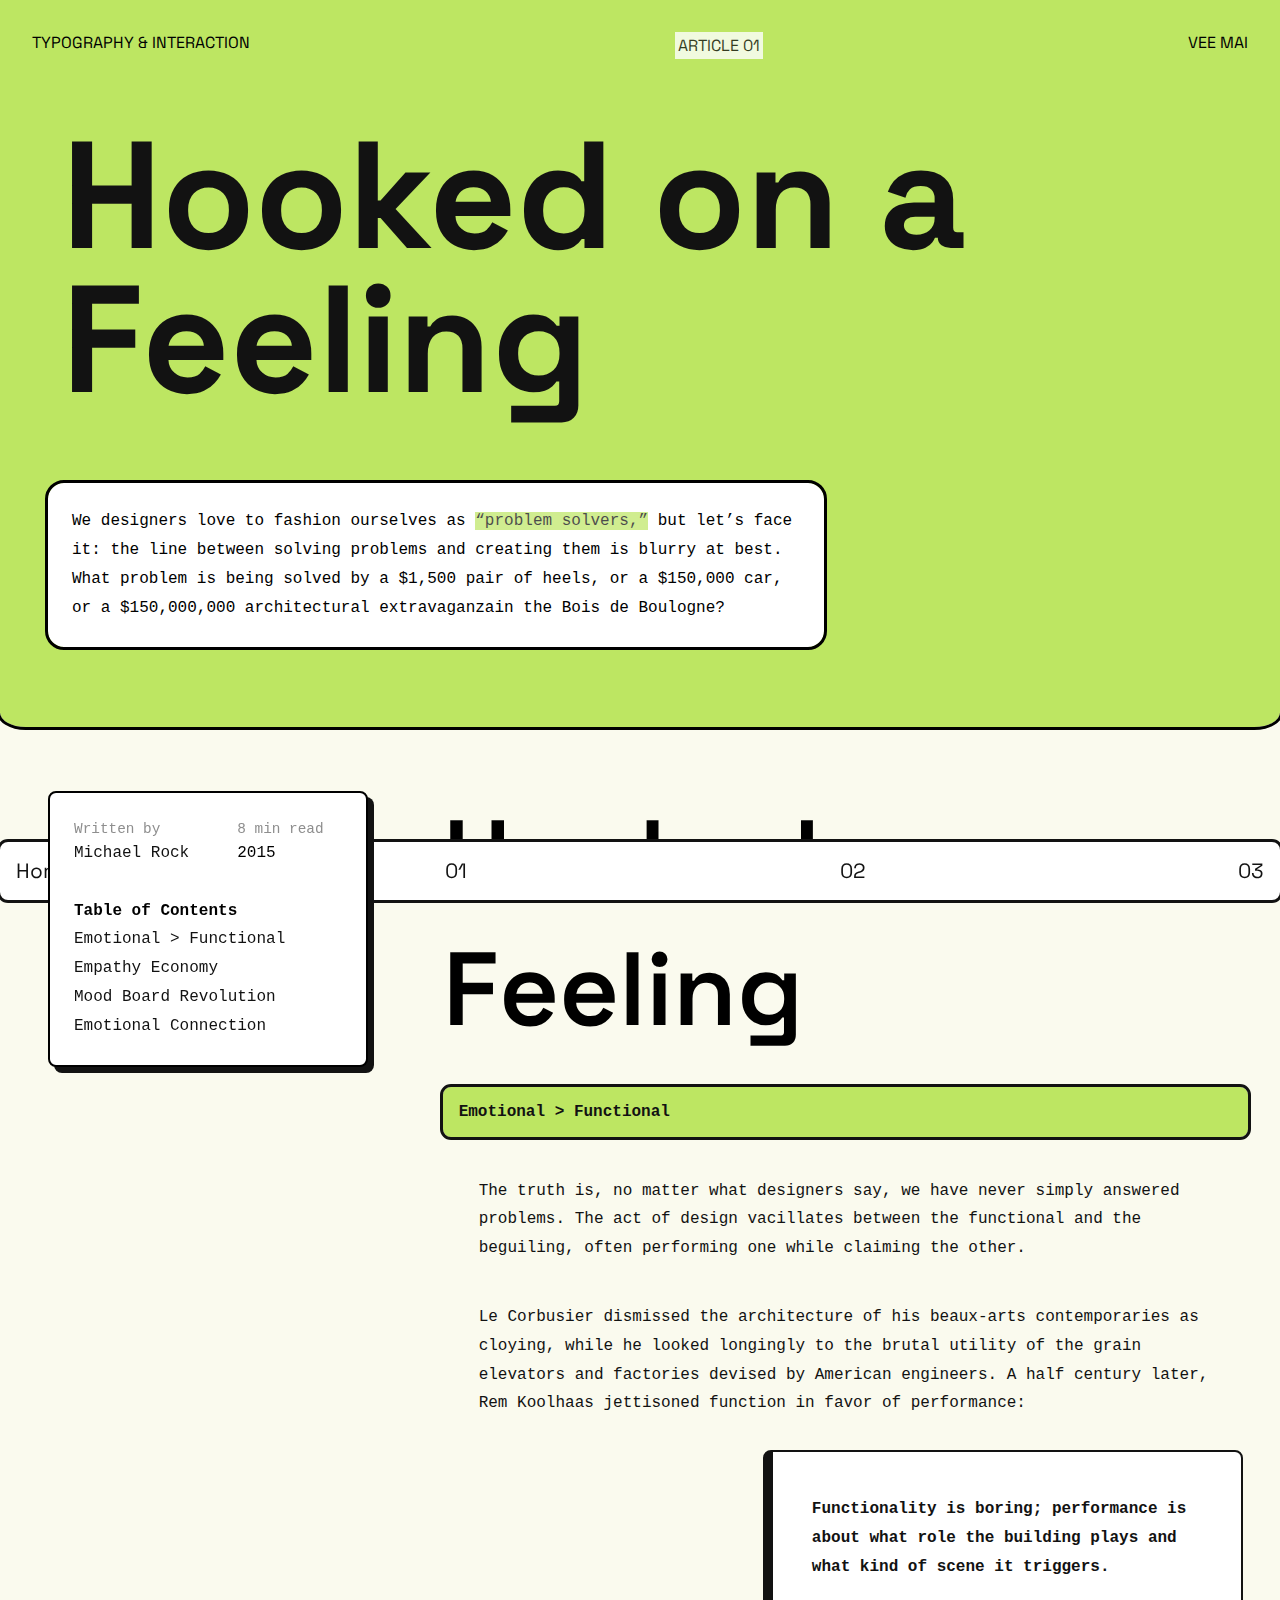
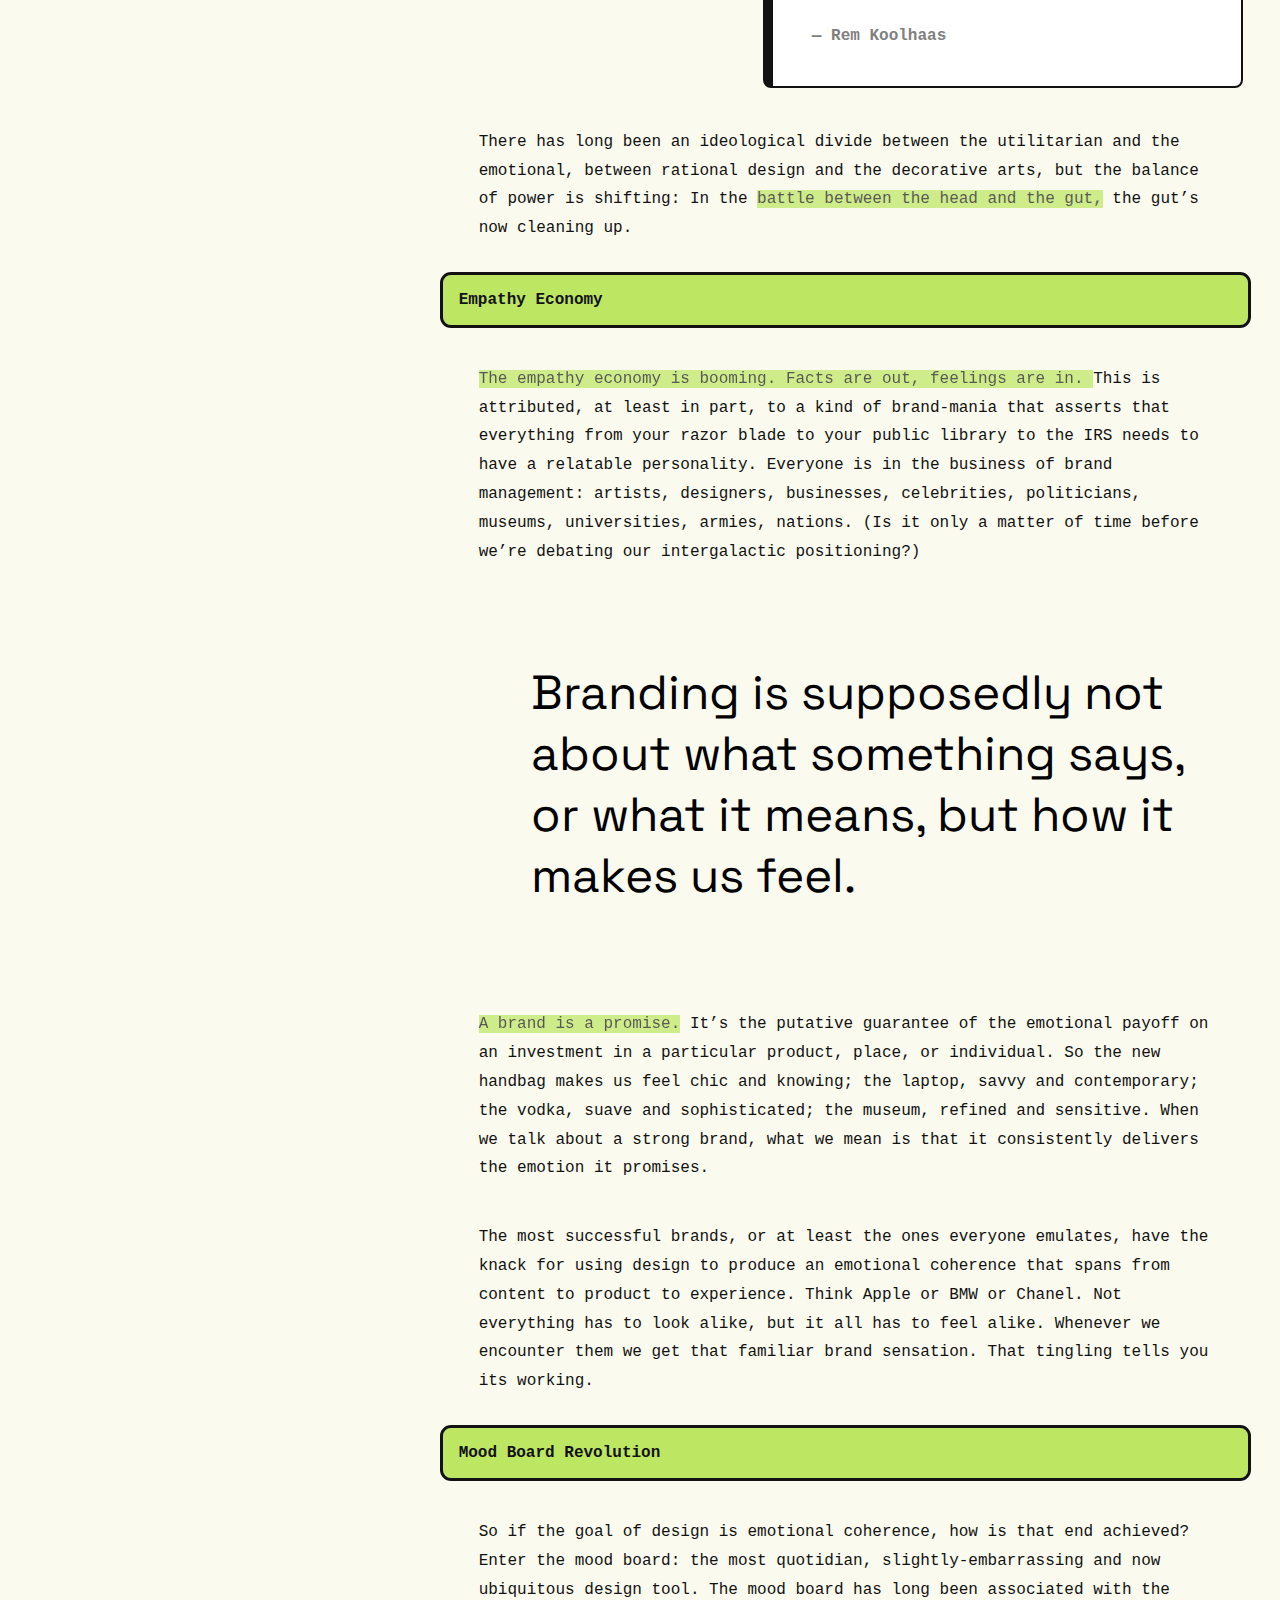
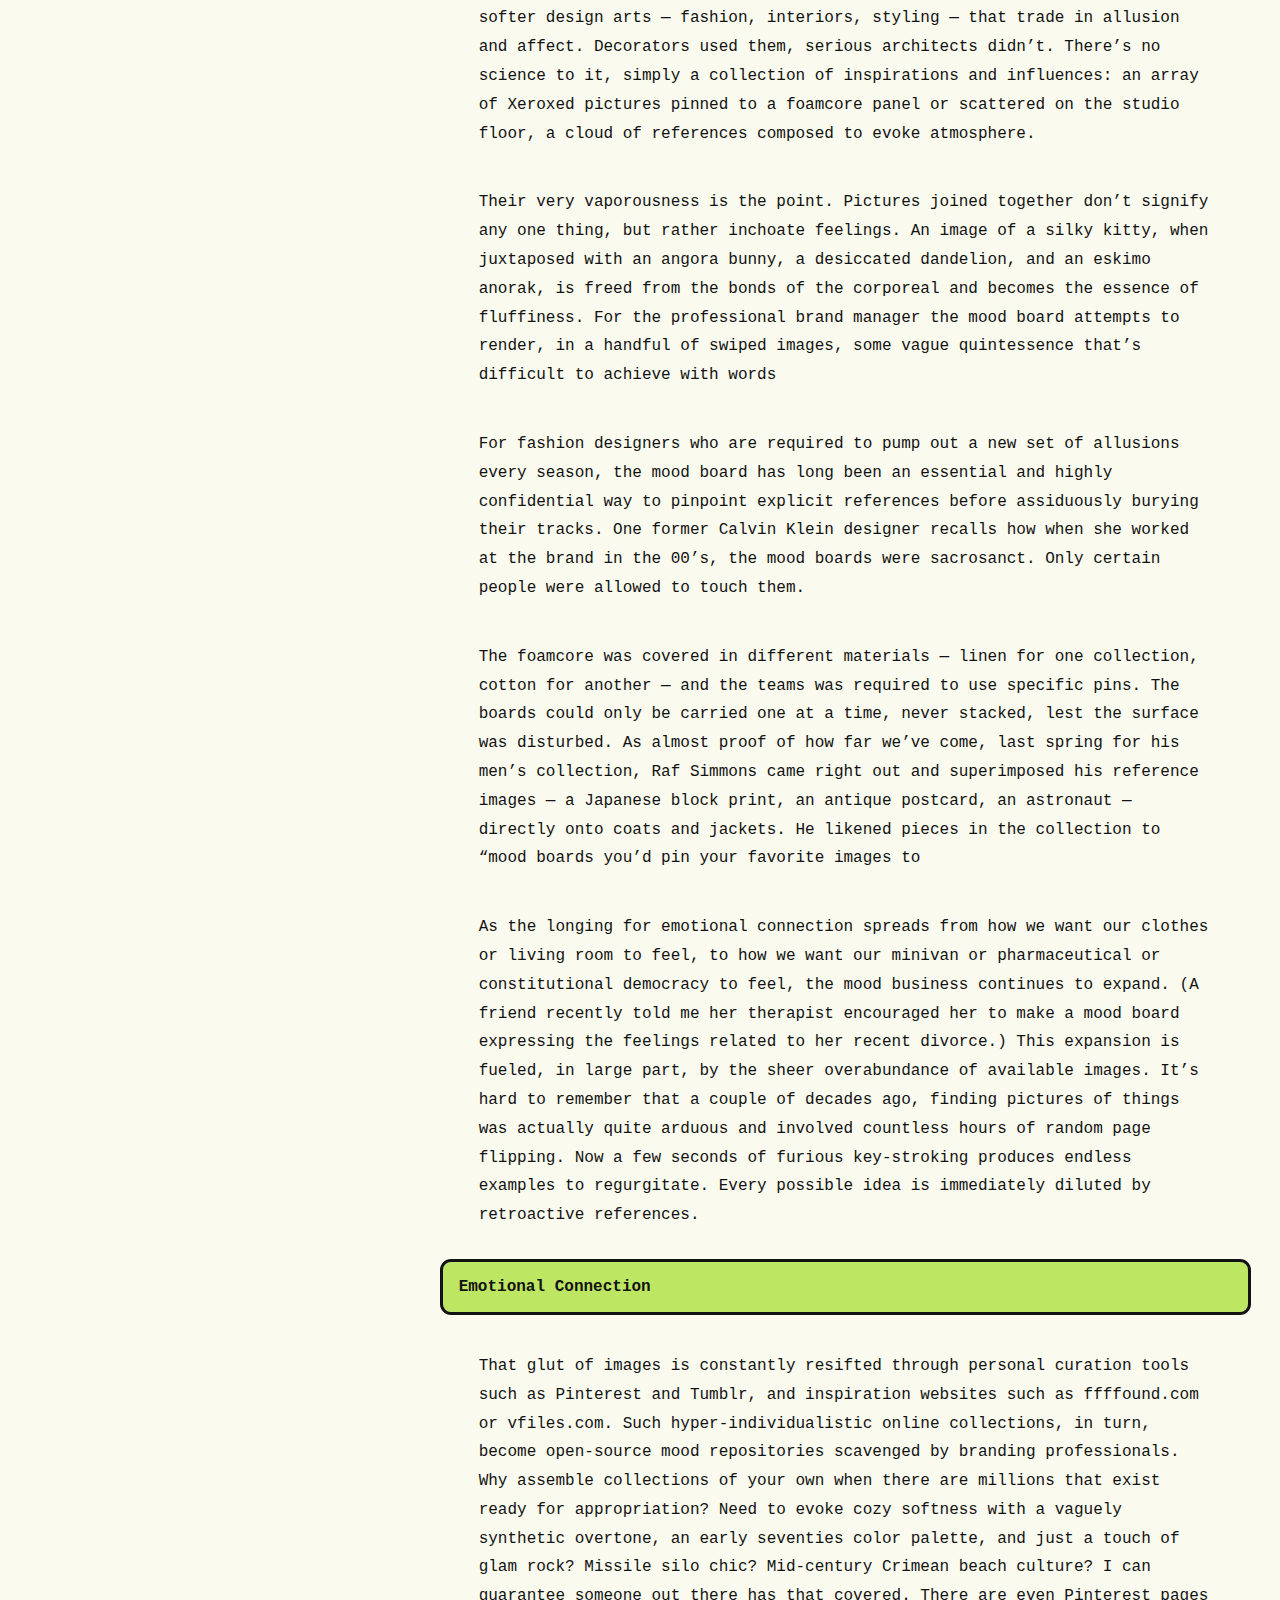
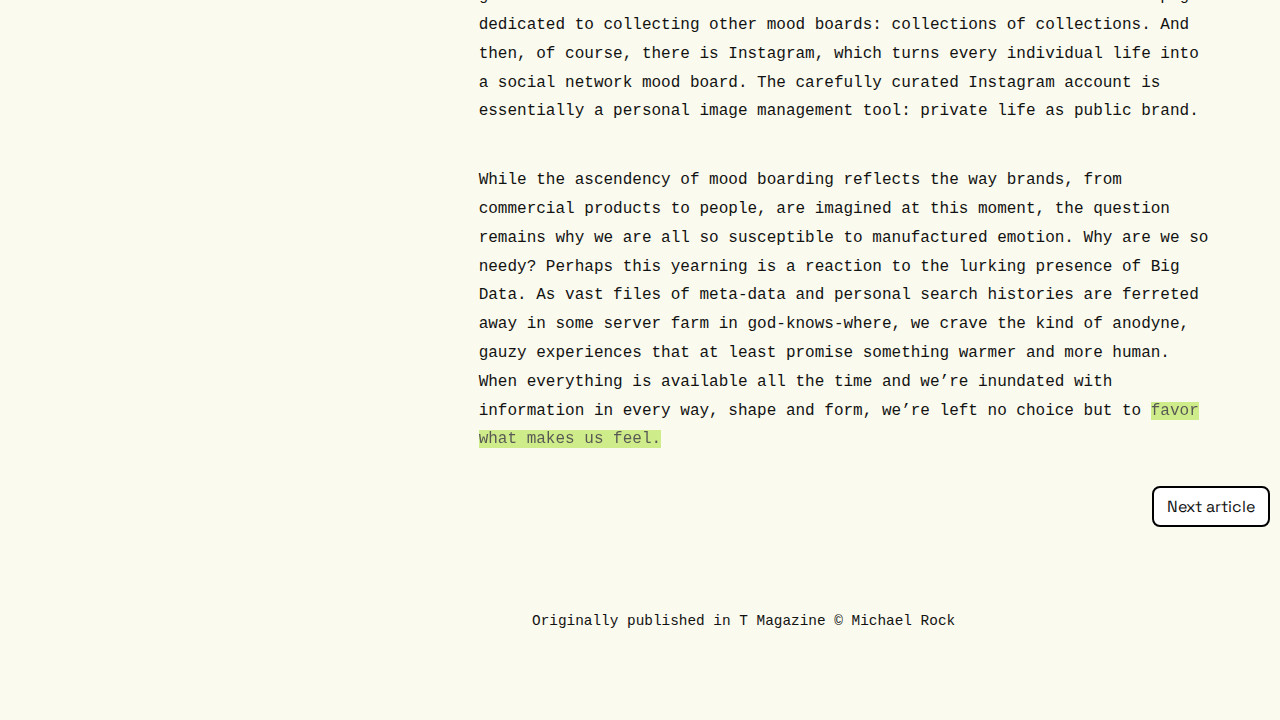
==== Pages/article-1.html @ f88d6d13 "started applying new styling to article 02" ====
<!DOCTYPE html>
<html>
	<head>
		<title>Article01</title>
		<meta charset="utf-8">
		<meta name="viewport" content="width=device-width, initial-scale=1">

		<!-- stylesheets -->
		<link href="../Stylesheets/reset.css" rel="stylesheet">
		<link href="../Stylesheets/common.css" rel="stylesheet">
		<link rel="stylesheet" href="../Stylesheets/article-1.css">
	</head>

	<body>
		<header>
			<div class="header">
				<span class="short-text">T&I</span>
				<span class="full-text">Typography & Interaction</span>
				<span class="short-text">01</span>
				<span class="full-text" id="strike">Article 01</span>
				<span class="short-text">VM</span>
				<span class="full-text">Vee Mai</span>
			</div>
	
			<h1>Hooked on a <span id="hover-title">Feeling</span></h1>

			<div id="intro">
				<h5> 
					We designers love to fashion ourselves as <span class="highlighted-text">“problem solvers,”</span> but let’s face it: the line between solving problems and creating them is blurry at best. <span class="big-text"> What problem is being solved by a $1,500 pair of heels, or a $150,000 car, or a $150,000,000 architectural extravaganzain the Bois de Boulogne?</span>
				</h5> 
			</div>
	
			<nav class="nav-container">
				<a href="index.html" class="nav-item">Home</a>
				<a href="article-1.html" class="nav-item">01</a>
				<a href="article-2.html" class="nav-item">02</a>
				<a href="article-3.html" class="nav-item">03</a>
			</nav>
		</header>

		<div class="grid"> 	
		<!-- table of content -->
			<aside>
					<div class="sticky-aside">
							<div class="article-info">
								<div class="article-author">
									<h3 id="written-by">Written by </h3>
									<h3 id="author-name"><a href="https://www.nicolefenton.com/">Michael Rock</a></h3>
								</div>
					
								<div class="original-text">
									<h3 id="duration">8 min read </h3>
									<h3 id="article-link">2015</h3>
								</div>
							</div>

							<div class="table_of_content">
								<h4 id="content">Table of Contents
									<h4><a href="#section1">Emotional > Functional </a></h4>
									<h4><a href="#section2">Empathy Economy</a></h4>
									<h4><a href="#section3">Mood Board Revolution</a></h4>
									<h4><a href="#section3">Emotional Connection</a></h4>
								</h4>
							</div>
					</div>
			</aside>

		<!-- article -->
			<article>
				<section>
					<div id="main-title">Hooked on a Feeling </div>

					<div class="sticky-header" id="section1">
						<div class="empty-sticky">
							<div></div>
						</div>
							<h2>Emotional > Functional </h2>
					</div>
					<p>
						The truth is, no matter what designers say, we have never simply answered problems. The act of design vacillates between the functional and the beguiling, often performing one while claiming the other.</p>
					<p>
						Le Corbusier dismissed the architecture of his beaux-arts contemporaries as cloying, while he looked longingly to the brutal utility of the grain elevators and factories devised by American engineers. A half century later, Rem Koolhaas jettisoned function in favor of performance: 
					</p>

					<blockquote class="big-quotes">
						<p>
							Functionality is boring; performance is about what role the building plays and what kind of scene it triggers.
						</p>
						<p>
							<cite> — Rem Koolhaas</cite> 
						</p>
					</blockquote>

					<p>
						There has long been an ideological divide between the utilitarian and the emotional, between rational design and the decorative arts, but the balance of power is shifting: In the <span class="highlighted-text"> battle between the head and the gut,</span> the gut’s now cleaning up.
					</p>

					<div class="sticky-header" id="section2">
						<h2>Empathy Economy</h2>
					</div>

					<p>
						<span class="highlighted-text"> The empathy economy is booming. Facts are out, feelings are in. </span>This is attributed, at least in part, to a kind of brand-mania that asserts that everything from your razor blade to your public library to the IRS needs to have a relatable personality. Everyone is in the business of brand management: artists, designers, businesses, celebrities, politicians, museums, universities, armies, nations. (Is it only a matter of time before we’re debating our intergalactic positioning?) 
					</p>
					
					<blockquote class="bigger-quote">
						</p>
							Branding is supposedly not about what something says, or what it means, but how it makes us feel. 	
						</p>
					</blockquote>

					<p>
						<span class="highlighted-text"> A brand is a promise.</span> It’s the putative guarantee of the emotional payoff on an investment in a particular product, place, or individual. So the new handbag makes us feel chic and knowing; the laptop, savvy and contemporary; the vodka, suave and sophisticated; the museum, refined and sensitive. When we talk about a strong brand, what we mean is that it consistently delivers the emotion it promises.
					</p>
						
					<p>
						The most successful brands, or at least the ones everyone emulates, have the knack for using design to produce an emotional coherence that spans from content to product to experience. Think Apple or BMW or Chanel. Not everything has to look alike, but it all has to feel alike. Whenever we encounter them we get that familiar brand sensation. That tingling tells you its working.
					</p>

					<div class="sticky-header" id="section3">
						<h2>Mood Board Revolution</h2>
					</div>

					<p>
						So if the goal of design is emotional coherence, how is that end achieved? Enter the mood board: the most quotidian, slightly-embarrassing and now ubiquitous design tool. The mood board has long been associated with the softer design arts — fashion, interiors, styling — that trade in allusion and affect. Decorators used them, serious architects didn’t. There’s no science to it, simply a collection of inspirations and influences: an array of Xeroxed pictures pinned to a foamcore panel or scattered on the studio floor, a cloud of references composed to evoke atmosphere. 
						
					<p>
						Their very vaporousness is the point. Pictures joined together don’t signify any one thing, but rather inchoate feelings. An image of a silky kitty, when juxtaposed with an angora bunny, a desiccated dandelion, and an eskimo anorak, is freed from the bonds of the corporeal and becomes the essence of fluffiness. For the professional brand manager the mood board attempts to render, in a handful of swiped images, some vague quintessence that’s difficult to achieve with words</p>
					</p>

					<p>
						For fashion designers who are required to pump out a new set of allusions every season, the mood board has long been an essential and highly confidential way to pinpoint explicit references before assiduously burying their tracks. One former Calvin Klein designer recalls how when she worked at the brand in the 00’s, the mood boards were sacrosanct. Only certain people were allowed to touch them. 
					</p>
					
					<p>
						The foamcore was covered in different materials — linen for one collection, cotton for another — and the teams was required to use specific pins. The boards could only be carried one at a time, never stacked, lest the surface was disturbed. As almost proof of how far we’ve come, last spring for his men’s collection, Raf Simmons came right out and superimposed his reference images — a Japanese block print, an antique postcard, an astronaut — directly onto coats and jackets. He likened pieces in the collection to “mood boards you’d pin your favorite images to
					</p>

					<p>
						As the longing for emotional connection spreads from how we want our clothes or living room to feel, to how we want our minivan or pharmaceutical or constitutional democracy to feel, the mood business continues to expand. (A friend recently told me her therapist encouraged her to make a mood board expressing the feelings related to her recent divorce.) This expansion is fueled, in large part, by the sheer overabundance of available images. It’s hard to remember that a couple of decades ago, finding pictures of things was actually quite arduous and involved countless hours of random page flipping. Now a few seconds of furious key-stroking produces endless examples to regurgitate. Every possible idea is immediately diluted by retroactive references. 
					</p>
					
					<div class="sticky-header" id="section4">
						<h2>Emotional Connection</h2>
					</div>

					<p>
						That glut of images is constantly resifted through personal curation tools such as Pinterest and Tumblr, and inspiration websites such as ffffound.com or vfiles.com. Such hyper-individualistic online collections, in turn, become open-source mood repositories scavenged by branding professionals. Why assemble collections of your own when there are millions that exist ready for appropriation? Need to evoke cozy softness with a vaguely synthetic overtone, an early seventies color palette, and just a touch of glam rock? Missile silo chic? Mid-century Crimean beach culture? I can guarantee someone out there has that covered. There are even Pinterest pages dedicated to collecting other mood boards: collections of collections. And then, of course, there is Instagram, which turns every individual life into a social network mood board. The carefully curated Instagram account is essentially a personal image management tool: private life as public brand.
					</p>

					<p>
						While the ascendency of mood boarding reflects the way brands, from commercial products to people, are imagined at this moment, the question remains why we are all so susceptible to manufactured emotion. Why are we so needy? Perhaps this yearning is a reaction to the lurking presence of Big Data. As vast files of meta-data and personal search histories are ferreted away in some server farm in god-knows-where, we crave the kind of anodyne, gauzy experiences that at least promise something warmer and more human. When everything is available all the time and we’re inundated with information in every way, shape and form, we’re left no choice but to <span class="highlighted-text"> favor what makes us feel.</span>
					</p>
				</section>
			</article>
		</div>
		<button id="button"> <a href="article-2.html"> Next article </a></button>

		<footer>
			<p id="citation">Originally published in T Magazine © Michael Rock</p>
		</footer>
		<!-- <a id="scroll-top" href="#">Top</a> -->
	</body>

</html>
---- Stylesheets/common.css ----
@import url('https://fonts.googleapis.com/css2?family=Bricolage+Grotesque:opsz,wght@12..96,200..800&family=Fraunces:ital,opsz,wght@0,9..144,100..900;1,9..144,100..900&family=Nunito:ital,wght@0,200..1000;1,200..1000&family=Poppins:ital,wght@0,100;0,200;0,300;0,400;0,500;0,600;0,700;0,800;0,900;1,100;1,200;1,300;1,400;1,500;1,600;1,700;1,800;1,900&family=Space+Grotesk&display=swap');

@import url('https://fonts.googleapis.com/css2?family=Roboto:ital,wght@0,100;0,300;0,400;0,500;0,700;0,900;1,100;1,300;1,400;1,500;1,700;1,900&display=swap');


:root{
	/* colors */
	--background-color:rgb(241, 241, 227);
	--text-color:#121212;
	--primary-color:#04AA6D;
	--secondary-color:white;
	--accent-color:rgb(142, 142, 142);


	/* typefaces */
	--font-family-primary:"Space Grotesk",serif;
	--font-family-secondary:"Roboto Mono",monospace;

	/* font-sizes */
	--font-size-h1: 5rem;
	--font-size-h2: 2rem;
	--font-size-h3: 1rem;
	--font-size-h4: 1rem;
	--font-size-p: 1.3rem;
	--font-size-nav: 1rem;

	--font-weight-regular: 400;
	--font-weight-bold: 800;
	--font-weight-bolder: bolder;

	/* spacing */
	--spacing-xs: 0.3rem;
	--spacing-sm: 0.5rem;
	--spacing-md: 1rem;
	--spacing-lg: 1.5rem;
	--spacing-xl: 2rem;
	--spacing-xxl: 3rem;

	/* border radius */
	--border-radius: 0.5rem;

	/* outline */
	--outline-color: #121212;
	--outline-style: solid;

	/* max Widths */
	--max-width-content: 48rem;
	--max-width-section: 60rem;

	/* shadow */
	 --box-shadow-primary: 0px 0px 0px 0px #04AA6D, 6px 6px 0px 0px #04AA6D;
	--box-shadow-hover: 0px 0px 5px rgba(0, 0, 0, 0.2);

	/* button styles */
	 --button-padding: 0.5rem 0.8rem;
	--button-border: 2px solid #000000;

	/* layout */
	--layout-gutter: 1.5rem;
	--layout-grid-column-gap: 1.5rem;
	--layout-grid-row-gap: 1rem;

	/* sticky Position */
	--sticky-top: 2.5rem;

	/* Z-Index */
	 --z-index-header: 1;
}

body{
	background-color: var(--background-color);
}


h2{
	font-family:var(--font-family-secondary);
	font-weight:var(--font-weight-bold);
}

header{
	background-color:var(--background-color);
}


@media (min-width:1280px){
	/* h1{
		font-size:calc(var(--font-size-h1) * 1.9);
		line-height:calc(var(--font-size-h1) * 1.8);	
		border-bottom:calc(var(--spacing-xl) * 4);
	} */
	
	p{
		margin:var(--spacing-xl);
		max-width:40rem;
		color:#121212;
	}
	
	.sticky-aside {
		background-color:var(--secondary-color);
		color:var(--text-color);
		position: sticky;
		max-width:calc(var(--max-width-content) / 2);
		margin-left: 3rem;
		margin-right: 3rem;
		border-radius:1rem;
		border: solid 1px var(--secondary-color);
	}
	
	.layout{
		display:flex;
		flex-direction:row;
	}
	}
---- Stylesheets/article-1.css ----
@import url('https://fonts.googleapis.com/css2?family=Bricolage+Grotesque:opsz,wght@12..96,200..800&family=Fraunces:ital,opsz,wght@0,9..144,100..900;1,9..144,100..900&family=Nunito:ital,wght@0,200..1000;1,200..1000&family=Poppins:ital,wght@0,100;0,200;0,300;0,400;0,500;0,600;0,700;0,800;0,900;1,100;1,200;1,300;1,400;1,500;1,600;1,700;1,800;1,900&family=Space+Grotesk&display=swap');

@import url('https://fonts.googleapis.com/css2?family=Roboto:ital,wght@0,100;0,300;0,400;0,500;0,700;0,900;1,100;1,300;1,400;1,500;1,700;1,900&display=swap');



:root{
	/* colors */
	--background-color:rgb(250, 250, 238);
	--text-color:#121212;
	--primary-color:#BDE662;
	--secondary-color:white;
	--accent-color:rgb(142, 142, 142);


	/* typefaces */
	--font-family-primary:"Space Grotesk",serif;
	--font-family-secondary:"Roboto Mono",monospace;

	--font-size-h1: 5rem;
	--font-size-h2: 2rem;
	--font-size-h3: 1rem;
	--font-size-h4: 1rem;
	--font-size-p: 1rem;
	--font-size-nav: 1rem;

	--font-weight-regular: 400;
	--font-weight-bold: 800;
	--font-weight-bolder: bolder;

	/* spacing */
	--spacing-xs: 0.3rem;
	--spacing-sm: 0.5rem;
	--spacing-md: 1rem;
	--spacing-lg: 1.5rem;
	--spacing-xl: 2rem;
	--spacing-xxl: 3rem;

	/* border radius */
	--border-radius: 0.5rem;

	/* outline */
	--outline-color: #121212;
	--outline-style: solid;

	/* max Widths */
	--max-width-content: 48rem;
	--max-width-section: 60rem;

	/* shadow */
	 --box-shadow-primary: 0px 0px 0px 0px #0BDE662, 6px 6px 0px 0px #BDE662;
	--box-shadow-hover: 0px 0px 5px rgba(0, 0, 0, 0.2);

	/* button styles */
	 --button-padding: 0.5rem 0.8rem;
	--button-border: 2px solid #000000;

	/* layout */
	--layout-gutter: 1.5rem;
	--layout-grid-column-gap: 1.5rem;
	--layout-grid-row-gap: 1rem;

	/* sticky Position */
	--sticky-top: 2.5rem;

	/* Z-Index */
	 --z-index-header: 1;
}

/* base styling */
body{
	background-color: var(--background-color);
}

aside{

	padding-bottom:var(--spacing-xl);
}

header{
	background-color:#BDE662;
	outline-style:solid;
	outline-color: black;
	border-radius:0 0 2% 2% ;
	padding-bottom:2rem;
}

/* headings */
h1{
	font-family:var(--font-family-primary);
	font-size:4rem;
	font-weight:bold;
	line-height:calc(var(--font-size-h1)+0.5rem);
	color:#121212;
	margin-left:var(--spacing-xl);
	margin-right:var(--spacing-xl);
	margin-bottom:2rem;
}

h2{
	background-color:#BDE662;
	color:var(--text-color);
	padding: var(--spacing-md) var(--spacing-md);
	border-radius:var(--border-radius);
	outline-style:var(--outline-style);
	outline-color:var(--outline-color);
}

h3{
	font-family:var(--font-family-secondary);
	font-size:var(--font-size-h3);
	line-height:1.5rem;
	margin-left:1.5rem;
	margin-right:1.5rem;
}

h4{
	font-family:var(--font-family-secondary);
	font-size:var(--font-size-h4);
	line-height:1.8rem;
	margin-left:1.5rem;
	margin-right:1.5rem;
}

h5{
	font-family:var(--font-family-secondary);
}

p{
	font-family:"Roboto Mono", monospace;
	font-size:1rem;
	line-height:1.8rem;
	margin-left:2.25rem;
	margin-right:2.25rem;
	margin-top:2.5rem;
}

#written-by, #duration{
	color:var(--accent-color);
	font-size:0.9rem;
}

/* table of content */
.table_of_content{
	padding-bottom:var(--spacing-lg);
}

.empty-sticky{
	background-color:beige;
	position:sticky;
	top:0;
	z-index:auto;
	max-width:55rem;
	margin: auto;
}


.sticky-header, #section1{
	position:sticky;
	top:2.5rem;
	z-index:auto;
}

.article-info{
	padding-top:1.5rem;
	padding-bottom:2rem;
}

#content{
	font-weight:800;
}
/* aside stylings */

.heading-art{
	font-family:'Space Grotesk', serif;
}


/* header */
.header{
	font-family:var(--font-family-primary);
	font-size:var(--nav-font-size);
	padding-top:2rem;
	margin-left:2rem;
	margin-right:2rem;
	display:flex;
	justify-content:space-between;
	flex-direction:row;
	text-transform: uppercase;
}
/* inside header */
.project{
	font-weight:bolder;
	color: #04AA6D;
	text-decoration:underline;
}

/* NAV BAR */
.nav-container {
	font-family:var(--font-family-primary);
	overflow: hidden;
	display: flex;
	position: fixed;
	bottom: 0;
	width: 100%;
	justify-content: space-between;
	align-items: center;
	background-color:white;
	outline-style:solid;
	outline-color:#121212;
	border-radius:0.5rem;
}

.nav-item {
	background-color: white;
	justify-content: center;
	padding:1rem;
	text-align: center;
	font-size:1.3rem;
}


.article-info{
	display: flex;
	flex-direction:row;
	font-family:"nunito",sans-serif;
}

.layout{
	display:flex;
	flex-direction:column;
}
/* table content */
details{ 
	margin:1rem;
	background-color:#0e8daf;
	color:white;
	padding:1rem;
	border-radius:0.5rem;
	font-family:'Space Grotesk', serif;
	margin:1.5rem;
	height: 1.5rem;
} 

.big-quote{
	font-family:'Space Grotesk',serif;
	font-size:2rem;
}

.quote{
	background-color:white;
	/* padding:0.3rem; */
	border-left:8px solid #04AA6D;
	border-radius:0.5rem;
	max-width:30rem;
}

.quotes {
	padding-top: 0;

}

.quote:hover{
	background-color:white;
	padding:0.3rem;
	border-left:8px #BDE662;
	border-radius:0.5rem;
	transition:0.5s;
	rotate:2deg;
}

.quote p{
	transition:0.5s;
}

.quote p:hover{
	background-color:white;
	color:black;
}

.quote:hover .quote-popup{
	background-color:black;
}
.quotes {
	padding-top: 0;

}

/* next article button */
#button {
		font-family:var(--font-family-primary);
		padding-top:0.5rem;
		padding-bottom:0.5rem;
		padding-left:0.8rem;
		padding-right:0.8rem;
		background-color: white; 
		color: black; 
		border: 1.5px solid #000000;
		border-radius:0.8rem;
		margin-left:18rem;
	}
	
#button:hover {
		font-family var(--font-family);
		font-size:1rem;
		background-color: #04AA6D;
		color: white;
}

/* sticky-aside */
.sticky-aside {
	background-color: white;
	border: solid 2px #121212;
	box-shadow: 0px 0px 0px 0px #121212, 6px 6px 0px 0px #121212;
	position: sticky;
	max-width: 20rem;
	margin-left: 2rem;
	margin-right: 2rem;
	border-radius:0.5rem;
	margin-top:4rem;
	margin-bottom:2rem;
}


#main-title {display:none;}
#main-title{
	font-size:2rem;
}

#intro{
	background-color:#ffffff;
	outline-style:solid;
	outline-color: 2px #121212;
	border-radius:0.5rem;
	padding:1.7rem;
	margin:2rem;
}

.full-text { display:none;} 



@media (min-width:650px){
	h1{
		font-size:9.5rem;
		line-height:9rem;	
	}
	

	
@media (min-width:1280px){

/* heading */
	h1{
		font-family: var(--font-family-primary);
		font-size:9.5rem;
		line-height:9rem;	
		margin-left:3.85rem;
		margin-bottom:4.5rem; 
	}

	h2 {
		max-width:60rem;
	}

	h5{
		font-size:1rem;
		line-height:1.8rem;
		padding:0.5rem;
	}

p, blockquote {
	max-width:48rem;
}

aside {
	grid-column: 1;
	position: relative;
	width: 25rem;
}

article {
	grid-column: 2;
	margin-right: 2rem;
}

footer{
	margin-bottom:5rem;
	margin-left:31rem;
	margin-top:5rem;
}

/* blockquote */
	.bigger-quote{
		font-family:var(--font-family-primary);
		font-size:3rem;
		padding:1.5rem;
		margin-left:4rem;
	}

	.big-quotes{
		background-color:white;
		border:2px solid #121212;
		border-left:10px solid #121212;
		border-radius:2rem;
		padding:0.2rem;
		border-radius:0.5rem;
		max-width:30rem;
		margin-left:20rem;
	}

	.big-quotes:hover{
		background-color:white;
		border-left:10px solid #121212;
		padding:0.2rem;
		border-radius:0.8rem;
		max-width:50rem;
		transition:0.5s;
		margin-top:5rem;
		margin-bottom:5rem;
		margin-left:10rem;
		margin-right:5rem;
	}

	.big-quotes p{
		font-weight:bolder;
	}

	cite{
		color:grey;
	}

	.big-quotes p:hover{
		/* transition:0.5s; */
		font-size:2rem;
		line-height:3rem;
	}

a{
	text-decoration: none;
	color:#121212;
}

h3 a:hover{
	background-color:#BDE662;
	font-size:1.15rem;
	font-weight:bold;
}

h4 a:hover{
	background-color:#BDE662;
	font-size:1.15rem;
	font-weight:bold;
}

h4 a:active{
	background-color:#BDE662;
	font-size:1.15rem;
	font-weight:bold;
}

/* CLASS-stylings */

.short-text { display:none;}
.full-text { display: inline-block;}

#main-title { display:inline-block;}

#main-title{
	font-family:var(--font-family-primary);
	font-size:6.5rem;
	font-weight:600;
	padding-bottom:2rem;
}

.big-text:hover{
	font-family:var(--font-family-secondary);
	font-size:1.2rem;
	font-weight:bolder;
}

}
	/* top nav */
	.header{
		margin-bottom:4rem;
	}
	/* div aside */
	.grid {
		display: grid;
		grid-template-columns: 1fr 2fr;
		grid-template-areas: 
		'aside article';
		column-gap: 1.5rem;
		padding-top:4rem;
	}
	
	.sticky-aside {
		position: sticky;
		top: 2.5rem;
		background-color: white;
		color: black;
		position: sticky;
		max-width: 20rem;
		margin-top:0rem;
		margin-left: 3rem;
		margin-right: 2rem;
		border-radius:0.5rem;
		border: solid 2px black;
	}

	/* section heading */
	.sticky-header {
		max-width:55rem;
		margin: auto;
	}

	.highlighted-text{
		background-color:#BDE662;
		opacity:70%;
	}

	.big-quote{
		font-family:'Space Grotesk',serif;
		font-size:2rem;
	}

/* IDs stylings */
	#intro{
		font-family: "poppins", sans-serif;
		max-width:48.5rem;
		border-radius:1rem;
		z-index:1;
		padding:1rem;
		margin-left:3rem;
		margin-bottom:3rem;
	}

	/* h1 styling */

	#strike{
		background-color:white;
		opacity:80%;
		color: #121212;
		padding:0.2rem;
	}

	/* next buttons */
	#button {
		font-family:var(--font-family-primary);
		font-size:1rem;
		padding-top:0.5rem;
		padding-bottom:0.5rem;
		padding-left:0.8rem;
		padding-right:0.8rem;
		background-color: #ffffff;
		color: black; 
		border: 2px solid #000000;
		border-radius:0.5rem;
		margin-left:72rem;
	}

	#button:hover {
		font-family var(--font-family-primary);
		font-size:1rem;
		background-color:#BDE662;
		padding-top:0.5rem;
		padding-bottom:0.5rem;
		padding-left:0.8rem;
		padding-right:0.8rem;
		border: 2px solid #000000;
		border-radius:0.5rem;
		margin-left:72rem;
	}

	/* citation in footer */
	#citation{
		font-size:0.9rem;
	}
}
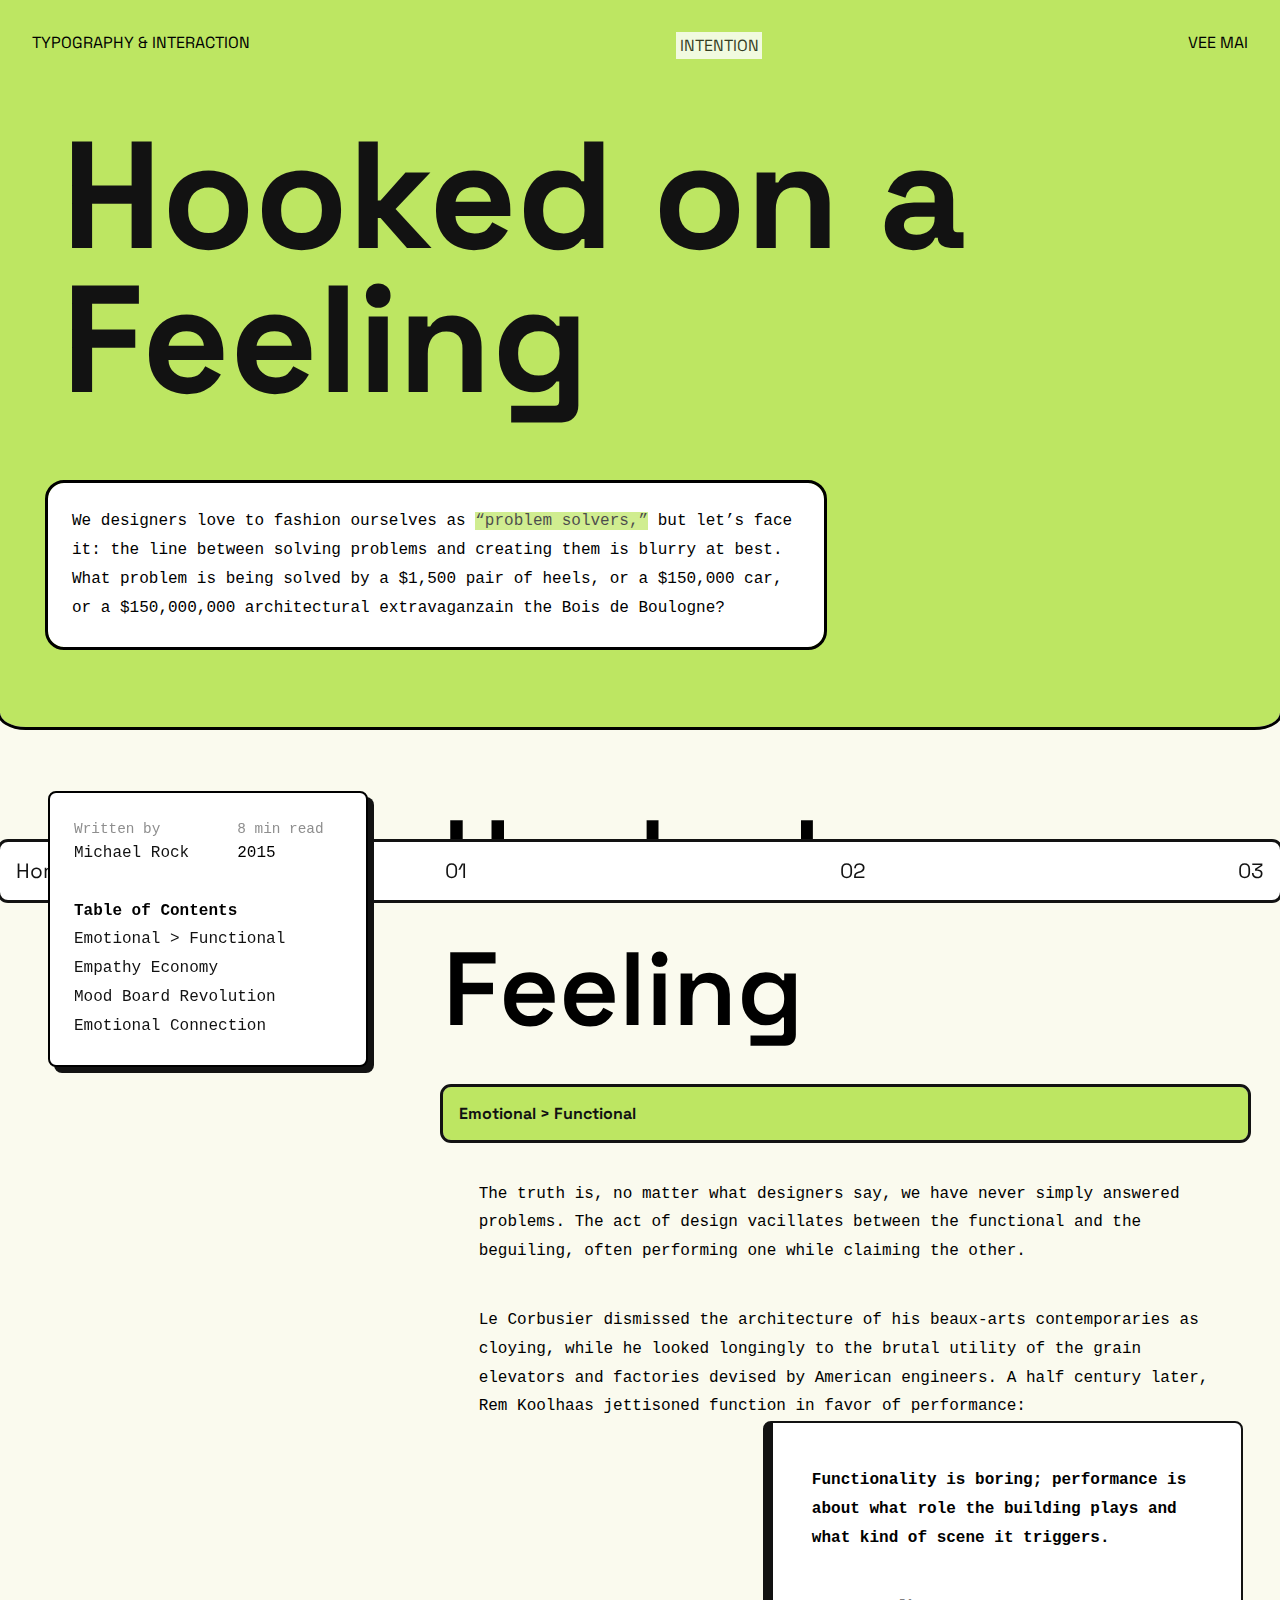
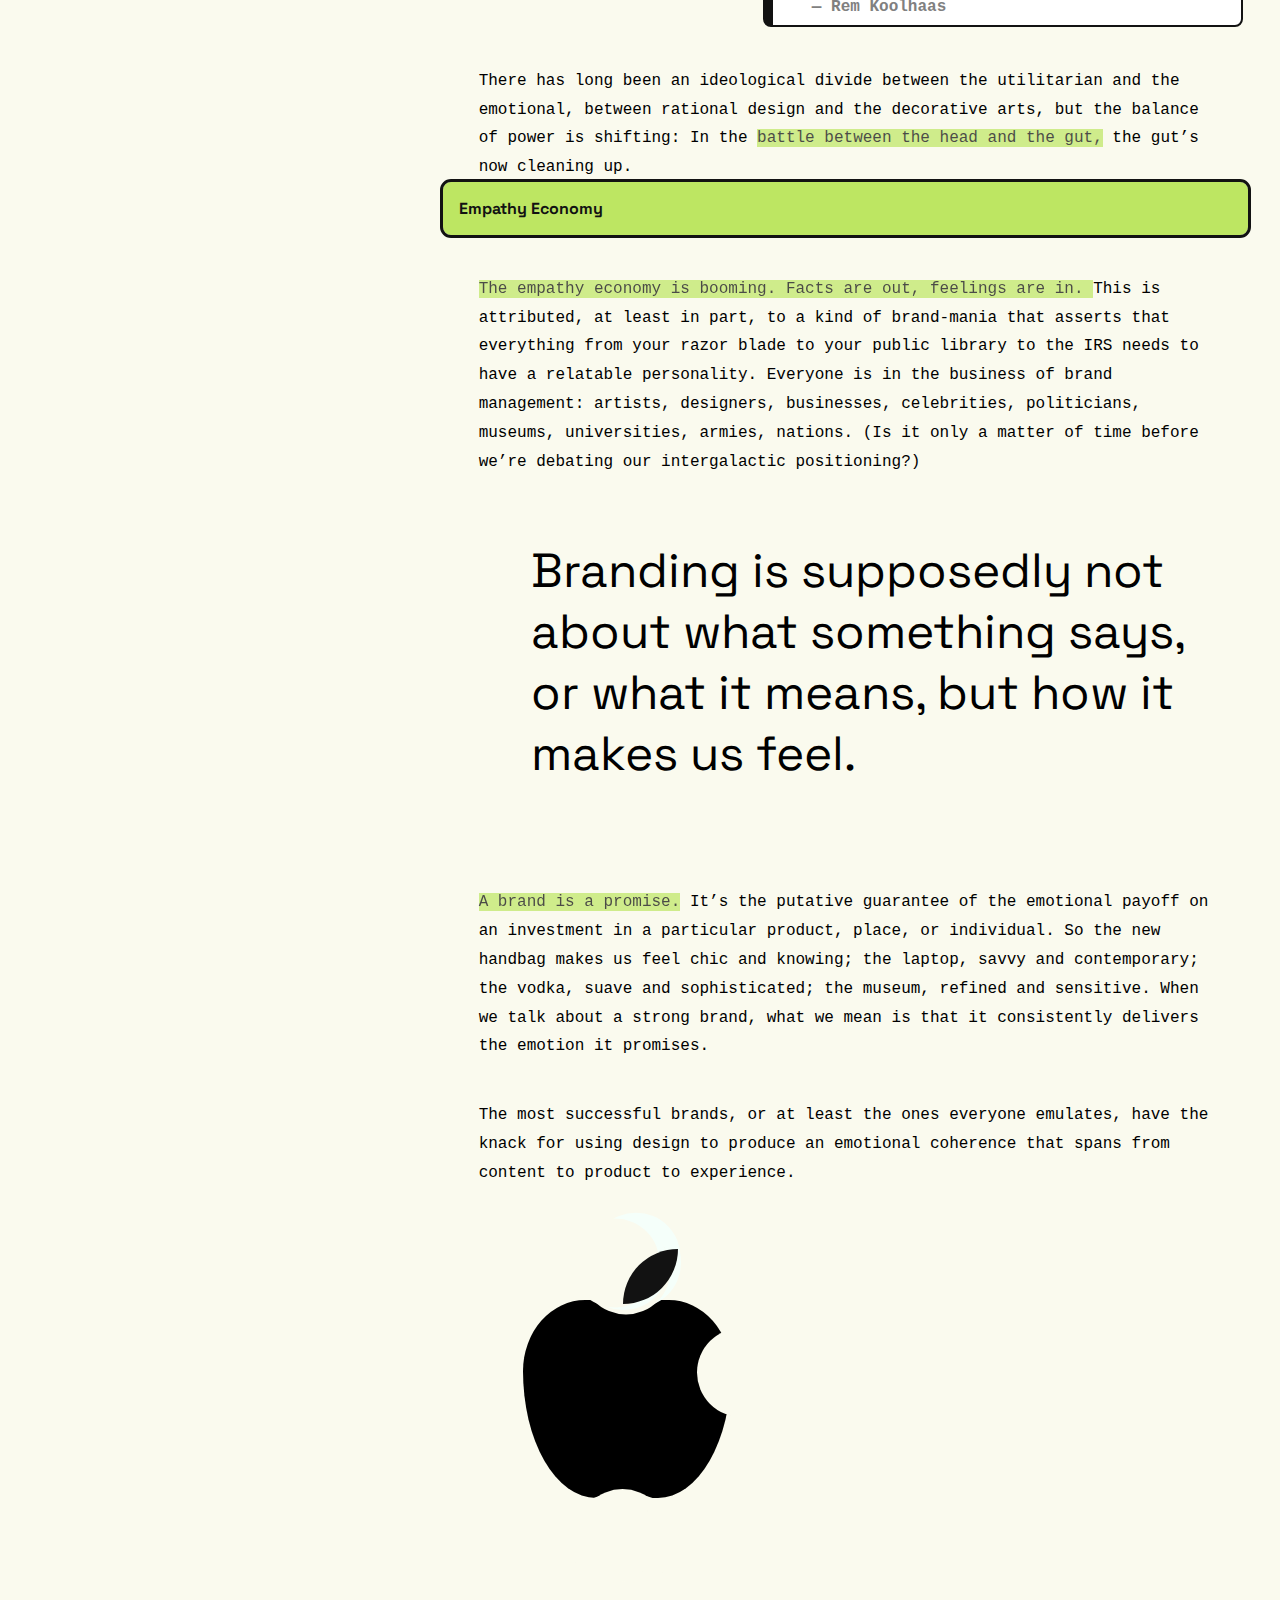
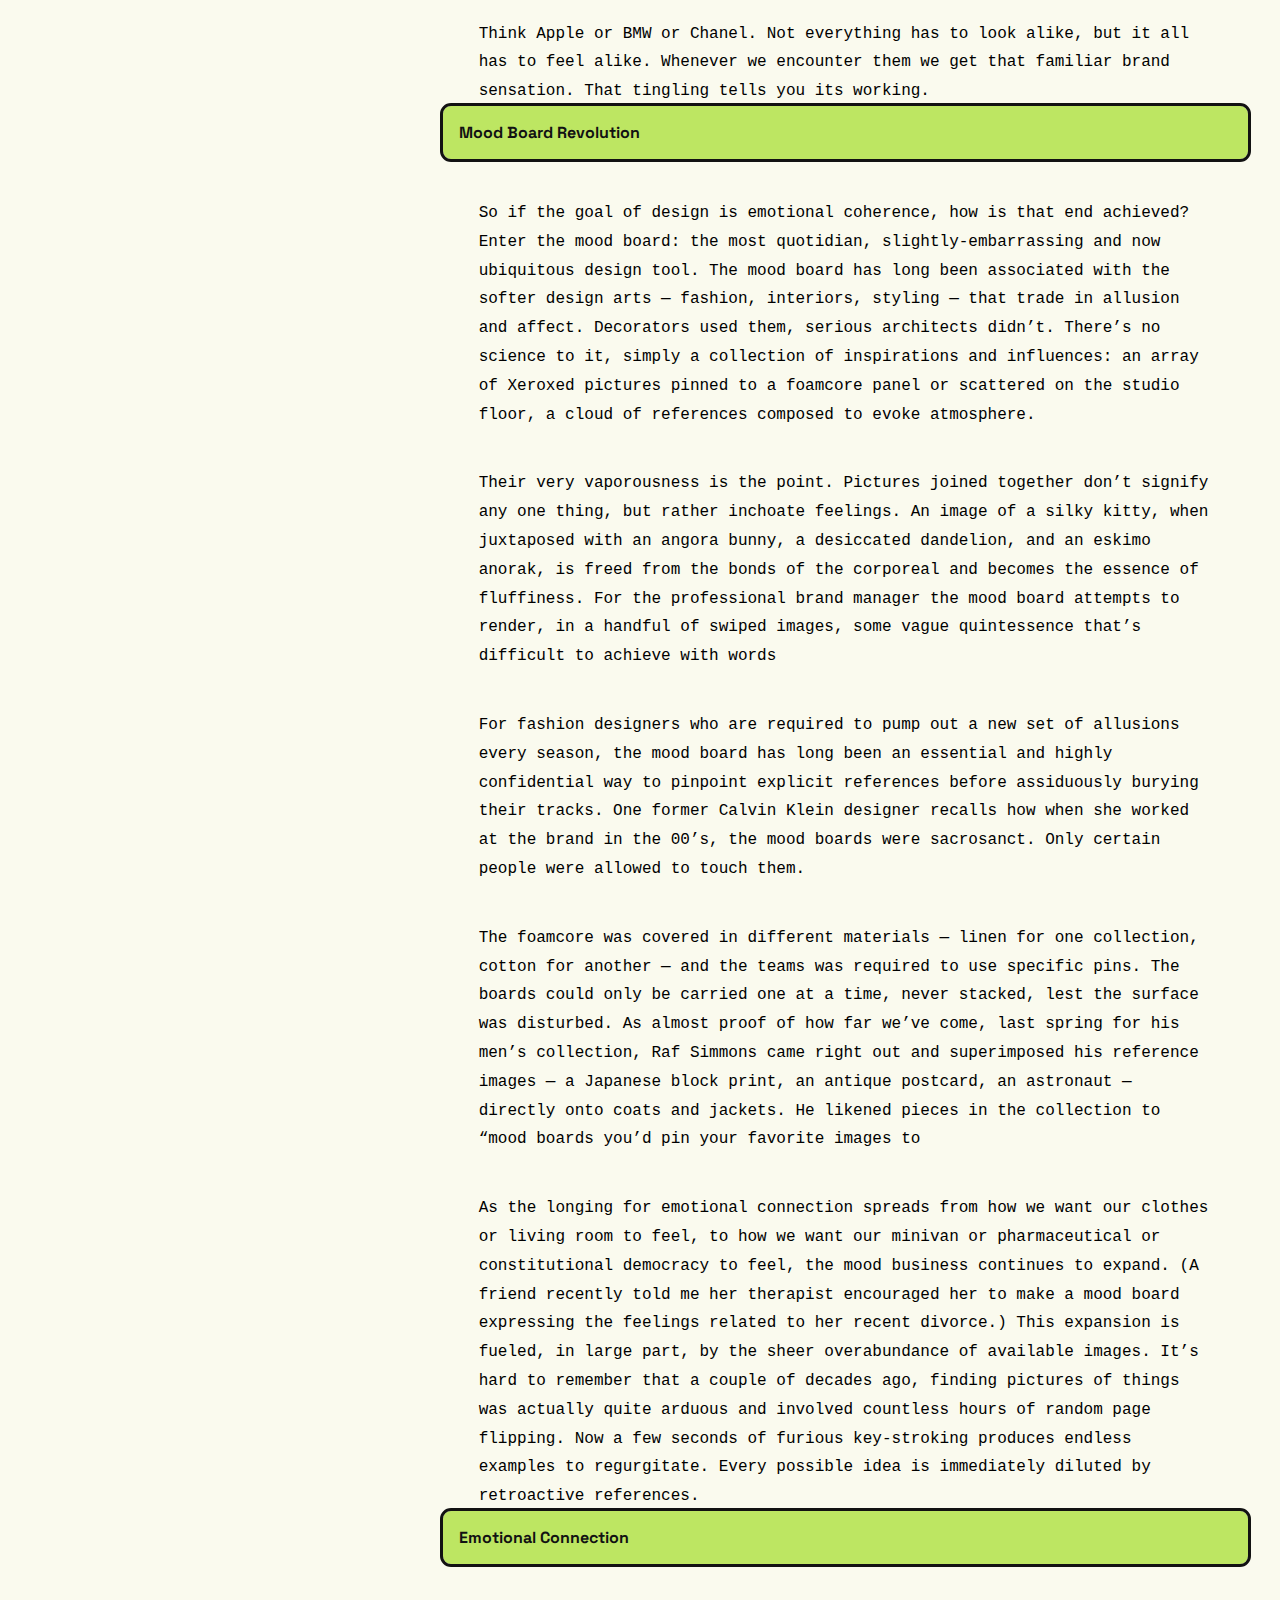
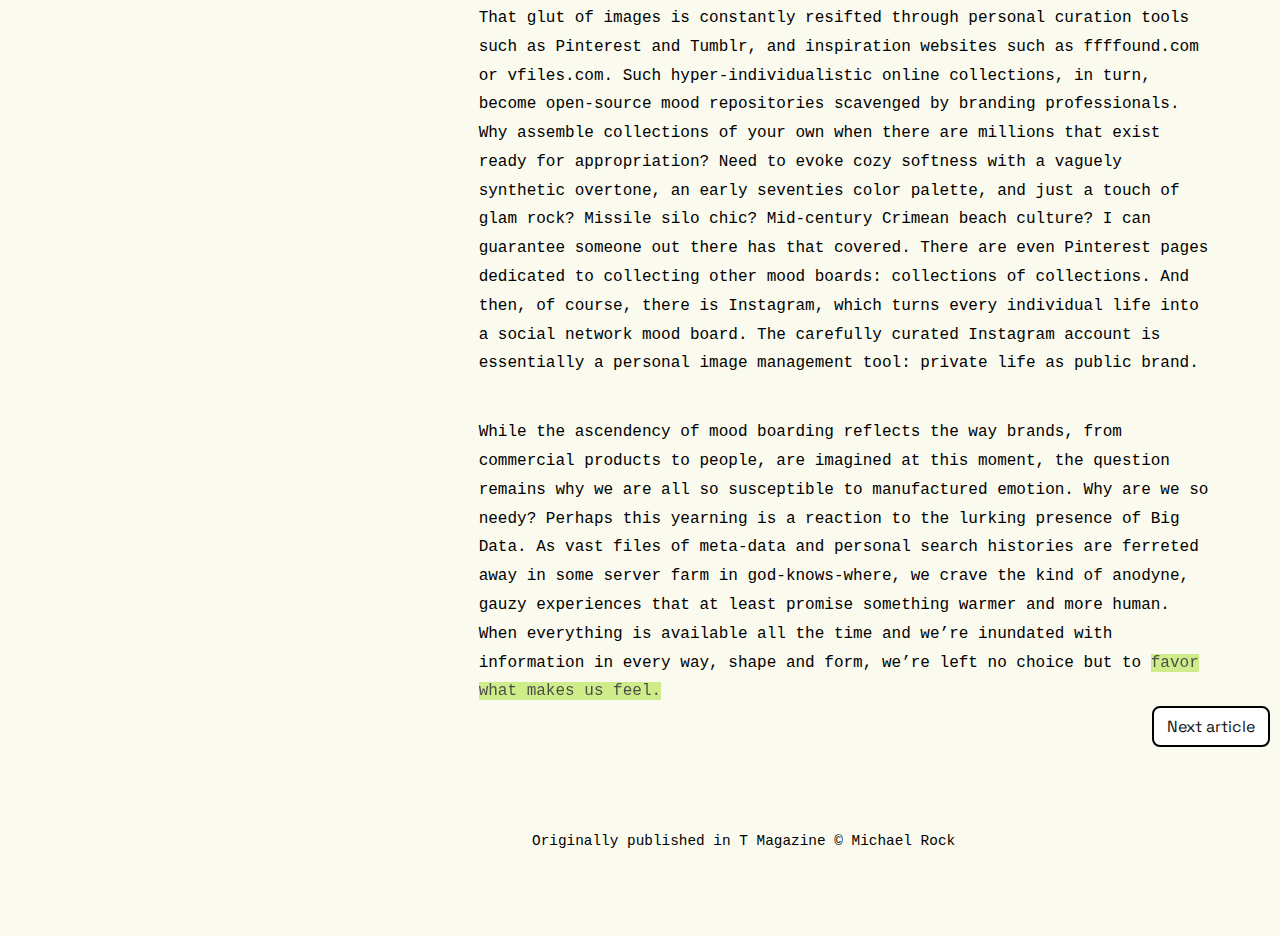
==== commit 52a73c53: "organizing common css and bringing in new article 01 css to article 02 css" ====
--- a/Pages/article-1.html
+++ b/Pages/article-1.html
@@ -17,7 +17,7 @@
 				<span class="short-text">T&I</span>
 				<span class="full-text">Typography & Interaction</span>
 				<span class="short-text">01</span>
-				<span class="full-text" id="strike">Article 01</span>
+				<span class="full-text" id="strike">Intention</span>
 				<span class="short-text">VM</span>
 				<span class="full-text">Vee Mai</span>
 			</div>
@@ -31,7 +31,7 @@
 			</div>
 	
 			<nav class="nav-container">
-				<a href="index.html" class="nav-item">Home</a>
+				<a href="../index.html" class="nav-item">Home</a>
 				<a href="article-1.html" class="nav-item">01</a>
 				<a href="article-2.html" class="nav-item">02</a>
 				<a href="article-3.html" class="nav-item">03</a>
@@ -71,11 +71,10 @@
 					<div id="main-title">Hooked on a Feeling </div>
 
 					<div class="sticky-header" id="section1">
-						<div class="empty-sticky">
-							<div></div>
-						</div>
+						<div class="empty-sticky"></div>
 							<h2>Emotional > Functional </h2>
 					</div>
+					
 					<p>
 						The truth is, no matter what designers say, we have never simply answered problems. The act of design vacillates between the functional and the beguiling, often performing one while claiming the other.</p>
 					<p>
@@ -114,7 +113,17 @@
 					</p>
 						
 					<p>
-						The most successful brands, or at least the ones everyone emulates, have the knack for using design to produce an emotional coherence that spans from content to product to experience. Think Apple or BMW or Chanel. Not everything has to look alike, but it all has to feel alike. Whenever we encounter them we get that familiar brand sensation. That tingling tells you its working.
+						The most successful brands, or at least the ones everyone emulates, have the knack for using design to produce an emotional coherence that spans from content to product to experience. </p>
+
+						<!-- apple shape -->
+						<div class="shape">
+							<div class="apple"></div>
+						</div>
+
+					
+						
+					<p id="extra-space">
+						Think Apple or BMW or Chanel. Not everything has to look alike, but it all has to feel alike. Whenever we encounter them we get that familiar brand sensation. That tingling tells you its working.
 					</p>
 
 					<div class="sticky-header" id="section3">
--- a/Stylesheets/common.css
+++ b/Stylesheets/common.css
@@ -5,9 +5,8 @@
 
 :root{
 	/* colors */
-	--background-color:rgb(241, 241, 227);
+	--background-color:rgb(250, 250, 238);
 	--text-color:#121212;
-	--primary-color:#04AA6D;
 	--secondary-color:white;
 	--accent-color:rgb(142, 142, 142);
 
@@ -16,12 +15,11 @@
 	--font-family-primary:"Space Grotesk",serif;
 	--font-family-secondary:"Roboto Mono",monospace;
 
-	/* font-sizes */
 	--font-size-h1: 5rem;
 	--font-size-h2: 2rem;
 	--font-size-h3: 1rem;
 	--font-size-h4: 1rem;
-	--font-size-p: 1.3rem;
+	--font-size-p: 1rem;
 	--font-size-nav: 1rem;
 
 	--font-weight-regular: 400;
@@ -48,7 +46,7 @@
 	--max-width-section: 60rem;
 
 	/* shadow */
-	 --box-shadow-primary: 0px 0px 0px 0px #04AA6D, 6px 6px 0px 0px #04AA6D;
+	 --box-shadow-primary: 0px 0px 0px 0px #0BDE662, 6px 6px 0px 0px #BDE662;
 	--box-shadow-hover: 0px 0px 5px rgba(0, 0, 0, 0.2);
 
 	/* button styles */
@@ -67,47 +65,513 @@
 	 --z-index-header: 1;
 }
 
+/* base styling */
 body{
 	background-color: var(--background-color);
 }
 
+/* top nav */
+header{
+	outline-style:solid;
+	outline-color: black;
+	border-radius:0 0 2% 2% ;
+	padding-bottom:2rem;
+}
+
+/* table of content */
+aside{
+	padding-bottom:var(--spacing-xl);
+}
+
+/* headings */
+h1{
+	font-family:var(--font-family-primary);
+	font-size:4rem;
+	font-weight:bold;
+	line-height:calc(var(--font-size-h1)+0.5rem);
+	color:#121212;
+	margin-left:var(--spacing-xl);
+	margin-right:var(--spacing-xl);
+	margin-bottom:2rem;
+}
 
 h2{
+	color:var(--text-color);
+	padding: var(--spacing-md) var(--spacing-md);
+	border-radius:var(--border-radius);
+	outline-style:var(--outline-style);
+	outline-color:var(--outline-color);
+}
+
+h3{
 	font-family:var(--font-family-secondary);
+	font-size:var(--font-size-h3);
+	line-height:1.5rem;
+	margin-left:1.5rem;
+	margin-right:1.5rem;
+}
+
+h4{
+	font-family:var(--font-family-secondary);
+	font-size:var(--font-size-h4);
+	line-height:1.8rem;
+	margin-left:1.5rem;
+	margin-right:1.5rem;
+}
+
+h5{
+	font-family:var(--font-family-secondary);
+}
+
+p{
+	font-family:"Roboto Mono", monospace;
+	font-size:1rem;
+	line-height:1.8rem;
+	margin-left:2.25rem;
+	margin-right:2.25rem;
+	margin-top:2.5rem;
+}
+
+/* Class stylings */
+	/* table of content */
+	.table_of_content{
+		padding-bottom:var(--spacing-lg);
+	}
+
+	/* stickies */
+	.empty-sticky{
+		background-color:beige;
+		position:sticky;
+		top:0;
+		z-index:auto;
+		max-width:55rem;
+		margin: auto;
+	}
+
+#written-by, #duration{
+	color:var(--accent-color);
+	font-size:0.9rem;
+}
+.sticky-header, #section1{
+	position:sticky;
+	top:2.5rem;
+	z-index:auto;
+}
+
+.article-info{
+	padding-top:1.5rem;
+	padding-bottom:2rem;
+}
+
+#content{
+	font-weight:800;
+}
+/* aside stylings */
+
+.heading-art{
+	font-family:'Space Grotesk', serif;
+}
+
+
+/* header */
+.header{
+	font-family:var(--font-family-primary);
+	font-size:var(--nav-font-size);
+	padding-top:2rem;
+	margin-left:2rem;
+	margin-right:2rem;
+	display:flex;
+	justify-content:space-between;
+	flex-direction:row;
+	text-transform: uppercase;
+}
+/* inside header */
+.project{
+	font-weight:bolder;
+	color: #04AA6D;
+	text-decoration:underline;
+}
+
+/* NAV BAR */
+.nav-container {
+	font-family:var(--font-family-primary);
+	overflow: hidden;
+	display: flex;
+	position: fixed;
+	bottom: 0;
+	width: 100%;
+	justify-content: space-between;
+	align-items: center;
+	background-color:white;
+	outline-style:solid;
+	outline-color:#121212;
+	border-radius:0.5rem;
+}
+
+.nav-item {
+	background-color: white;
+	justify-content: center;
+	padding:1rem;
+	text-align: center;
+	font-size:1.3rem;
+}
+
+
+.article-info{
+	display: flex;
+	flex-direction:row;
+	font-family:"nunito",sans-serif;
+}
+
+.layout{
+	display:flex;
+	flex-direction:column;
+}
+/* table content */
+details{ 
+	margin:1rem;
+	background-color:#0e8daf;
+	color:white;
+	padding:1rem;
+	border-radius:0.5rem;
+	font-family:'Space Grotesk', serif;
+	margin:1.5rem;
+	height: 1.5rem;
+} 
+
+.big-quote{
+	font-family:'Space Grotesk',serif;
+	font-size:2rem;
+}
+
+.quote{
+	background-color:white;
+	/* padding:0.3rem; */
+	border-left:8px solid #04AA6D;
+	border-radius:0.5rem;
+	max-width:30rem;
+}
+
+.quotes {
+	padding-top: 0;
+
+}
+
+.quote:hover{
+	background-color:white;
+	padding:0.3rem;
+	border-left:8px #BDE662;
+	border-radius:0.5rem;
+	transition:0.5s;
+	rotate:2deg;
+}
+
+.quote p{
+	transition:0.5s;
+}
+
+.quote p:hover{
+	background-color:white;
+	color:black;
+}
+
+.quote:hover .quote-popup{
+	background-color:black;
+}
+.quotes {
+	padding-top: 0;
+
+}
+
+/* next article button */
+#button {
+		font-family:var(--font-family-primary);
+		padding-top:0.5rem;
+		padding-bottom:0.5rem;
+		padding-left:0.8rem;
+		padding-right:0.8rem;
+		background-color: white; 
+		color: black; 
+		border: 1.5px solid #000000;
+		border-radius:0.8rem;
+		margin-left:18rem;
+	}
+	
+#button:hover {
+		font-family var(--font-family);
+		font-size:1rem;
+		background-color: #04AA6D;
+		color: white;
+}
+
+/* sticky-aside */
+.sticky-aside {
+	background-color: white;
+	border: solid 2px #121212;
+	box-shadow: 0px 0px 0px 0px #121212, 6px 6px 0px 0px #121212;
+	position: sticky;
+	max-width: 20rem;
+	margin-left: 2rem;
+	margin-right: 2rem;
+	border-radius:0.5rem;
+	margin-top:4rem;
+	margin-bottom:2rem;
+}
+
+
+#main-title {display:none;}
+#main-title{
+	font-size:2rem;
+}
+
+#intro{
+	background-color:#ffffff;
+	outline-style:solid;
+	outline-color: 2px #121212;
+	border-radius:0.5rem;
+	padding:1.7rem;
+	margin:2rem;
+}
+
+.full-text { display:none;} 
+
+
+
+@media (min-width:660px){
+aside {
+	grid-column: 1;
+	position: relative;
+	width: 25rem;
+}	
+
+h1{
+		font-size:9.5rem;
+		line-height:9rem;	
+	}
+	
+
+	
+@media (min-width:1280px){
+/* HEADINGS */
+h1{
+	font-family: var(--font-family-primary);
+	font-size:9.5rem;
+	line-height:9rem;	
+	margin-left:3.85rem;
+	margin-bottom:4.5rem; 
+}
+h2{
+	font-family:var(--font-family-primary);
 	font-weight:var(--font-weight-bold);
-}
-
-header{
-	background-color:var(--background-color);
-}
-
-
-@media (min-width:1280px){
-	/* h1{
-		font-size:calc(var(--font-size-h1) * 1.9);
-		line-height:calc(var(--font-size-h1) * 1.8);	
-		border-bottom:calc(var(--spacing-xl) * 4);
-	} */
+	max-width:60rem;
+}
+
+a{
+	text-decoration: none;
+	color:#121212;
+}
+
+h3 a:hover{
+	background-color:#BDE662;
+	font-size:1.15rem;
+	font-weight:bold;
+}
+
+h4 a:hover{
+	font-size:1.15rem;
+	font-weight:bold;
+}
+
+h4 a:active{
+	background-color:#BDE662;
+	font-size:1.15rem;
+	font-weight:bold;
+}
+
+h5{
+	font-size:1rem;
+	line-height:1.8rem;
+	padding:0.5rem;
+}
+
+/* BODY TEXT */
+	p, blockquote {
+		max-width:48rem;
+	}
+
+/* Base */
+article {
+	grid-column: 2;
+	margin-right: 2rem;
+}
+
+footer{
+	margin-bottom:5rem;
+	margin-left:31rem;
+	margin-top:5rem;
+}
+
+/* CLASS-STYLINGS */
+/* top nav deskptop display */
+.short-text { display:none;}
+.full-text { display: inline-block;}
+
+
+/* text styling */
+.big-quote{
+	font-family:'Space Grotesk',serif;
+	font-size:2rem;
+}	
+
+.big-text:hover{
+	font-family:var(--font-family-secondary);
+	font-size:1.2rem;
+	font-weight:bolder;
+}
+
+.highlighted-text{
+	background-color:#BDE662;
+	opacity:70%;
+}
+
+/* blockquotes */
+	.bigger-quote{
+		font-family:var(--font-family-primary);
+		font-size:3rem;
+		padding:1.5rem;
+		margin-left:4rem;
+	}
+
+	.big-quotes{
+		background-color:white;
+		border:2px solid #121212;
+		border-left:10px solid #121212;
+		border-radius:2rem;
+		padding:0.2rem;
+		border-radius:0.5rem;
+		max-width:30rem;
+		margin-left:20rem;
+	}
+
+	.big-quotes:hover{
+		background-color:white;
+		border-left:10px solid #121212;
+		padding:0.2rem;
+		border-radius:0.8rem;
+		max-width:50rem;
+		transition:0.5s;
+		margin-top:5rem;
+		margin-bottom:5rem;
+		margin-left:10rem;
+		margin-right:5rem;
+	}
+
+	.big-quotes p{
+		font-weight:bolder;
+	}
+
+	.big-quotes p:hover{
+		/* transition:0.5s; */
+		font-size:2rem;
+		line-height:3rem;
+	}
+
+	cite{
+		color:grey;
+	}
+
+/* top nav */
+.header{
+	margin-bottom:4rem;
+}
+
+/* div aside */
+.grid {
+	display: grid;
+	grid-template-columns: 1fr 2fr;
+	grid-template-areas: 'aside article';
+	column-gap: 1.5rem;
+	padding-top:4rem;
+}
 	
-	p{
-		margin:var(--spacing-xl);
-		max-width:40rem;
-		color:#121212;
-	}
-	
-	.sticky-aside {
-		background-color:var(--secondary-color);
-		color:var(--text-color);
-		position: sticky;
-		max-width:calc(var(--max-width-content) / 2);
-		margin-left: 3rem;
-		margin-right: 3rem;
+/* table-of-content */
+.sticky-aside {
+	position: sticky;
+	top: 2.5rem;
+	background-color: white;
+	color: black;
+	position: sticky;
+	max-width: 20rem;
+	margin-top:0rem;
+	margin-left: 3rem;
+	margin-right: 2rem;
+	border-radius:0.5rem;
+	border: solid 2px black;
+}
+
+/* section heading */
+.sticky-header {
+	max-width:55rem;
+	margin: auto;
+}
+
+/* IDs stylings */
+
+/* secondary main title */
+#main-title { display:inline-block;}
+
+#main-title{
+	font-family:var(--font-family-primary);
+	font-size:6.5rem;
+	font-weight:600;
+	padding-bottom:2rem;
+}
+	#intro{
+		font-family: "poppins", sans-serif;
+		max-width:48.5rem;
 		border-radius:1rem;
-		border: solid 1px var(--secondary-color);
-	}
-	
-	.layout{
-		display:flex;
-		flex-direction:row;
-	}
-	}
+		z-index:1;
+		padding:1rem;
+		margin-left:3rem;
+		margin-bottom:3rem;
+	}
+
+	/* top nav styling */
+	#strike{
+		color: #121212;
+		padding:0.2rem;
+	}
+
+	/* next buttons */
+	#button {
+		font-family:var(--font-family-primary);
+		font-size:1rem;
+		padding-top:0.5rem;
+		padding-bottom:0.5rem;
+		padding-left:0.8rem;
+		padding-right:0.8rem;
+		background-color: #ffffff;
+		color: black; 
+		border: 2px solid #000000;
+		border-radius:0.5rem;
+		margin-left:72rem;
+	}
+
+	#button:hover {
+		font-family var(--font-family-primary);
+		font-size:1rem;
+		background-color:#BDE662;
+		padding-top:0.5rem;
+		padding-bottom:0.5rem;
+		padding-left:0.8rem;
+		padding-right:0.8rem;
+		border: 2px solid #000000;
+		border-radius:0.5rem;
+		margin-left:72rem;
+	}
+
+	/* citation in footer */
+	#citation{
+		font-size:0.9rem;
+	}
+}--- a/Stylesheets/article-1.css
+++ b/Stylesheets/article-1.css
@@ -1,87 +1,15 @@
-@import url('https://fonts.googleapis.com/css2?family=Bricolage+Grotesque:opsz,wght@12..96,200..800&family=Fraunces:ital,opsz,wght@0,9..144,100..900;1,9..144,100..900&family=Nunito:ital,wght@0,200..1000;1,200..1000&family=Poppins:ital,wght@0,100;0,200;0,300;0,400;0,500;0,600;0,700;0,800;0,900;1,100;1,200;1,300;1,400;1,500;1,600;1,700;1,800;1,900&family=Space+Grotesk&display=swap');
-
-@import url('https://fonts.googleapis.com/css2?family=Roboto:ital,wght@0,100;0,300;0,400;0,500;0,700;0,900;1,100;1,300;1,400;1,500;1,700;1,900&display=swap');
-
-
-
 :root{
 	/* colors */
-	--background-color:rgb(250, 250, 238);
-	--text-color:#121212;
-	--primary-color:#BDE662;
-	--secondary-color:white;
-	--accent-color:rgb(142, 142, 142);
-
-
-	/* typefaces */
-	--font-family-primary:"Space Grotesk",serif;
-	--font-family-secondary:"Roboto Mono",monospace;
-
-	--font-size-h1: 5rem;
-	--font-size-h2: 2rem;
-	--font-size-h3: 1rem;
-	--font-size-h4: 1rem;
-	--font-size-p: 1rem;
-	--font-size-nav: 1rem;
-
-	--font-weight-regular: 400;
-	--font-weight-bold: 800;
-	--font-weight-bolder: bolder;
-
-	/* spacing */
-	--spacing-xs: 0.3rem;
-	--spacing-sm: 0.5rem;
-	--spacing-md: 1rem;
-	--spacing-lg: 1.5rem;
-	--spacing-xl: 2rem;
-	--spacing-xxl: 3rem;
-
-	/* border radius */
-	--border-radius: 0.5rem;
-
-	/* outline */
-	--outline-color: #121212;
-	--outline-style: solid;
-
-	/* max Widths */
-	--max-width-content: 48rem;
-	--max-width-section: 60rem;
-
-	/* shadow */
-	 --box-shadow-primary: 0px 0px 0px 0px #0BDE662, 6px 6px 0px 0px #BDE662;
-	--box-shadow-hover: 0px 0px 5px rgba(0, 0, 0, 0.2);
-
-	/* button styles */
-	 --button-padding: 0.5rem 0.8rem;
-	--button-border: 2px solid #000000;
-
-	/* layout */
-	--layout-gutter: 1.5rem;
-	--layout-grid-column-gap: 1.5rem;
-	--layout-grid-row-gap: 1rem;
-
-	/* sticky Position */
-	--sticky-top: 2.5rem;
-
-	/* Z-Index */
-	 --z-index-header: 1;
-}
+	--article01-primary-color:#BDE662;
 
 /* base styling */
-body{
-	background-color: var(--background-color);
-}
 
 aside{
-
 	padding-bottom:var(--spacing-xl);
 }
 
 header{
-	background-color:#BDE662;
-	outline-style:solid;
-	outline-color: black;
-	border-radius:0 0 2% 2% ;
+	background-color:var(--article01-primary-color);
 	padding-bottom:2rem;
 }
 
@@ -98,7 +26,7 @@
 }
 
 h2{
-	background-color:#BDE662;
+	background-color:var(--article01-primary-color);
 	color:var(--text-color);
 	padding: var(--spacing-md) var(--spacing-md);
 	border-radius:var(--border-radius);
@@ -576,4 +504,96 @@
 	#citation{
 		font-size:0.9rem;
 	}
+
+
+
+#extra-space{
+	padding-top:20rem;
+}
+
+/* apple space modified from https://codepen.io/hb1/pen/LVELdJ */
+
+.shape {
+	margin-left:5rem;
+	margin-top:7rem;
+	margin-bottom:2rem;
+	max-width:2rem;
+}
+
+.apple{
+	background: black;
+	width: 13rem;
+	height: 12.37rem;
+	position: absolute;
+	border-radius: 35% 35% 41% 41% / 42% 42% 75% 75%;
+}
+
+.apple:before {
+	background:#121212;
+	content: "";
+	width: 55px;
+	height: 55px;
+	position: absolute;
+	margin: -51px 0 0 100px;
+	border-radius: 100px 0;
+	z-index: 5;
+}
+
+.apple:after {
+	background:rgb(250, 250, 238);
+	content: "";
+	width: 5.6rem;
+	height: 5.6rem;
+	position: absolute;
+	margin: 1.75rem 0 0 10.87rem;
+	border-radius: 50%;
+	transform: rotate (-53deg);
+	z-index: 4;
+	box-shadow: -7.9rem -109.5px 0 #fafaee, -7.37rem -6.68rem 0 #f5fffa, -115.5px -102.5px 0 #fafaee, -6.59rem -7.21rem #f5fffa, -105px -6.84rem 0 #f5fffa, -8.06rem 10.37rem 0 #fafaee, -107.5px 166px 0 #fafaee, -119px 10.063rem #fafaee;
+}
+b {
+	font: {
+	  family: sans-serif;
+		size: 60px;
+	}
+	color: #ECECEC;
+	text-shadow: 0 2px 3px #000;
+	position: relative;
+	display: block;
+	height: 200px; width: 200px;
+	margin: 4% auto;
+	border-radius: 50%;
+	border: 60px solid #131313;
+	box-shadow:
+	  -4px -4px 13px 0 rgba(255,255,255,0.85),
+	  2px 2px 10px 2px rgba(0,0,0,0.3),
+	  0px 0px 0 9px #DDD,
+	  0px 0px 0 10px #CCC,
+	  0px 1px 0 10px #AAA,
+	  inset 5px 5px 5px 1px rgba(0,0,0,0.2),
+	  inset 0px 0px 0px 6px #DDD,
+	  inset 0px 0px 0px 7px #CCC,
+	  inset -20px -20px 10px -5px rgba(0,0,0,0.1),
+	  inset -15px -15px 20px 5px rgba(9,86,160,0.2),
+	  inset 0px 0px 40px 15px rgba(255,255,255,0.5),
+	  0px 3px 7px 10px rgba(0,0,0,0.3);
+  
+	&:before {
+	  content: '';
+	  position: absolute; top: 0; left: 0;
+	  display: block;
+	  height: 100px; width: 100px;
+	  background: #0094DA;
+	  box-shadow: 100px 100px 0 #0094DA, 50px 50px 0 50px #eFF;
+	  z-index: -1;
+	}
+  
+	&:after {
+	  content: '';
+	  position: absolute; top: -250px; left: -200px;
+	  display: block;
+	  height: 400px; width: 400px; border-radius: 200px;
+	  background-image: radial-gradient(center center, 200px 200px, rgba(white,0.9), rgba(white,0));
+	}
+	
 }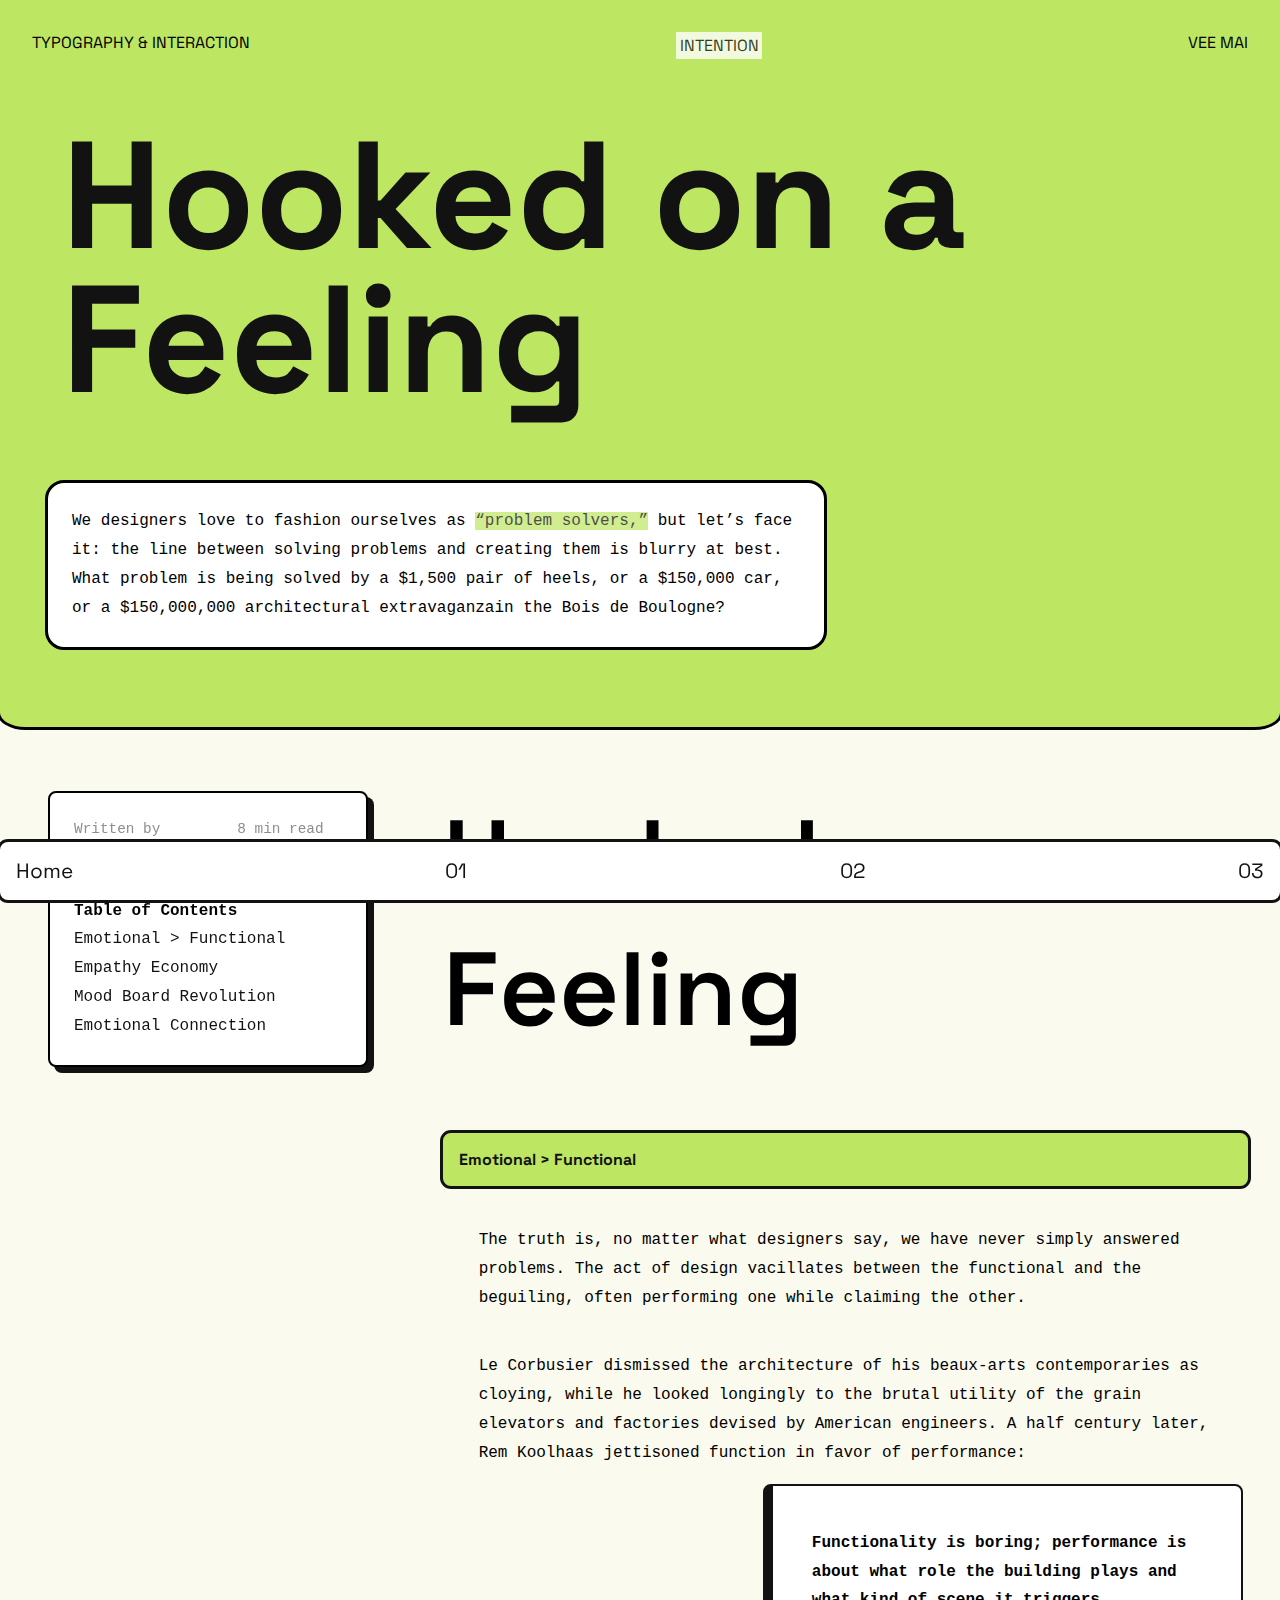
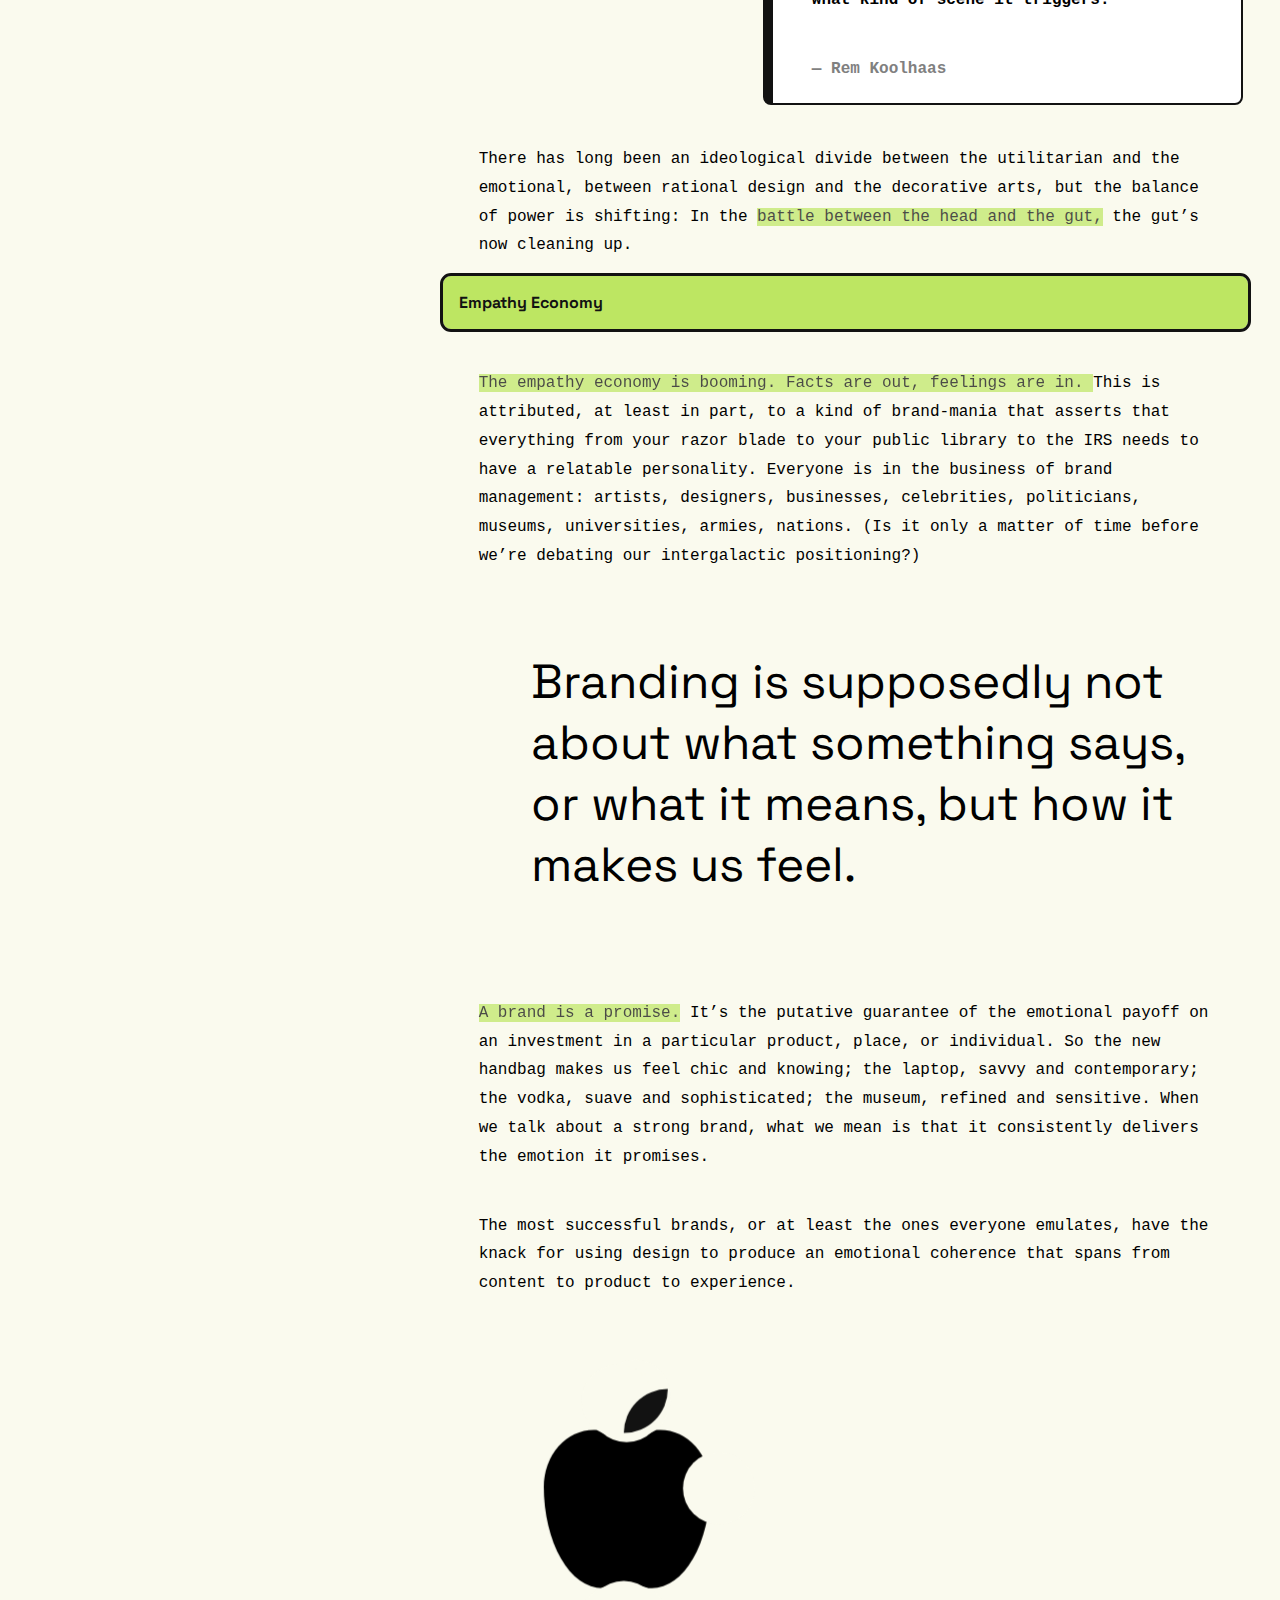
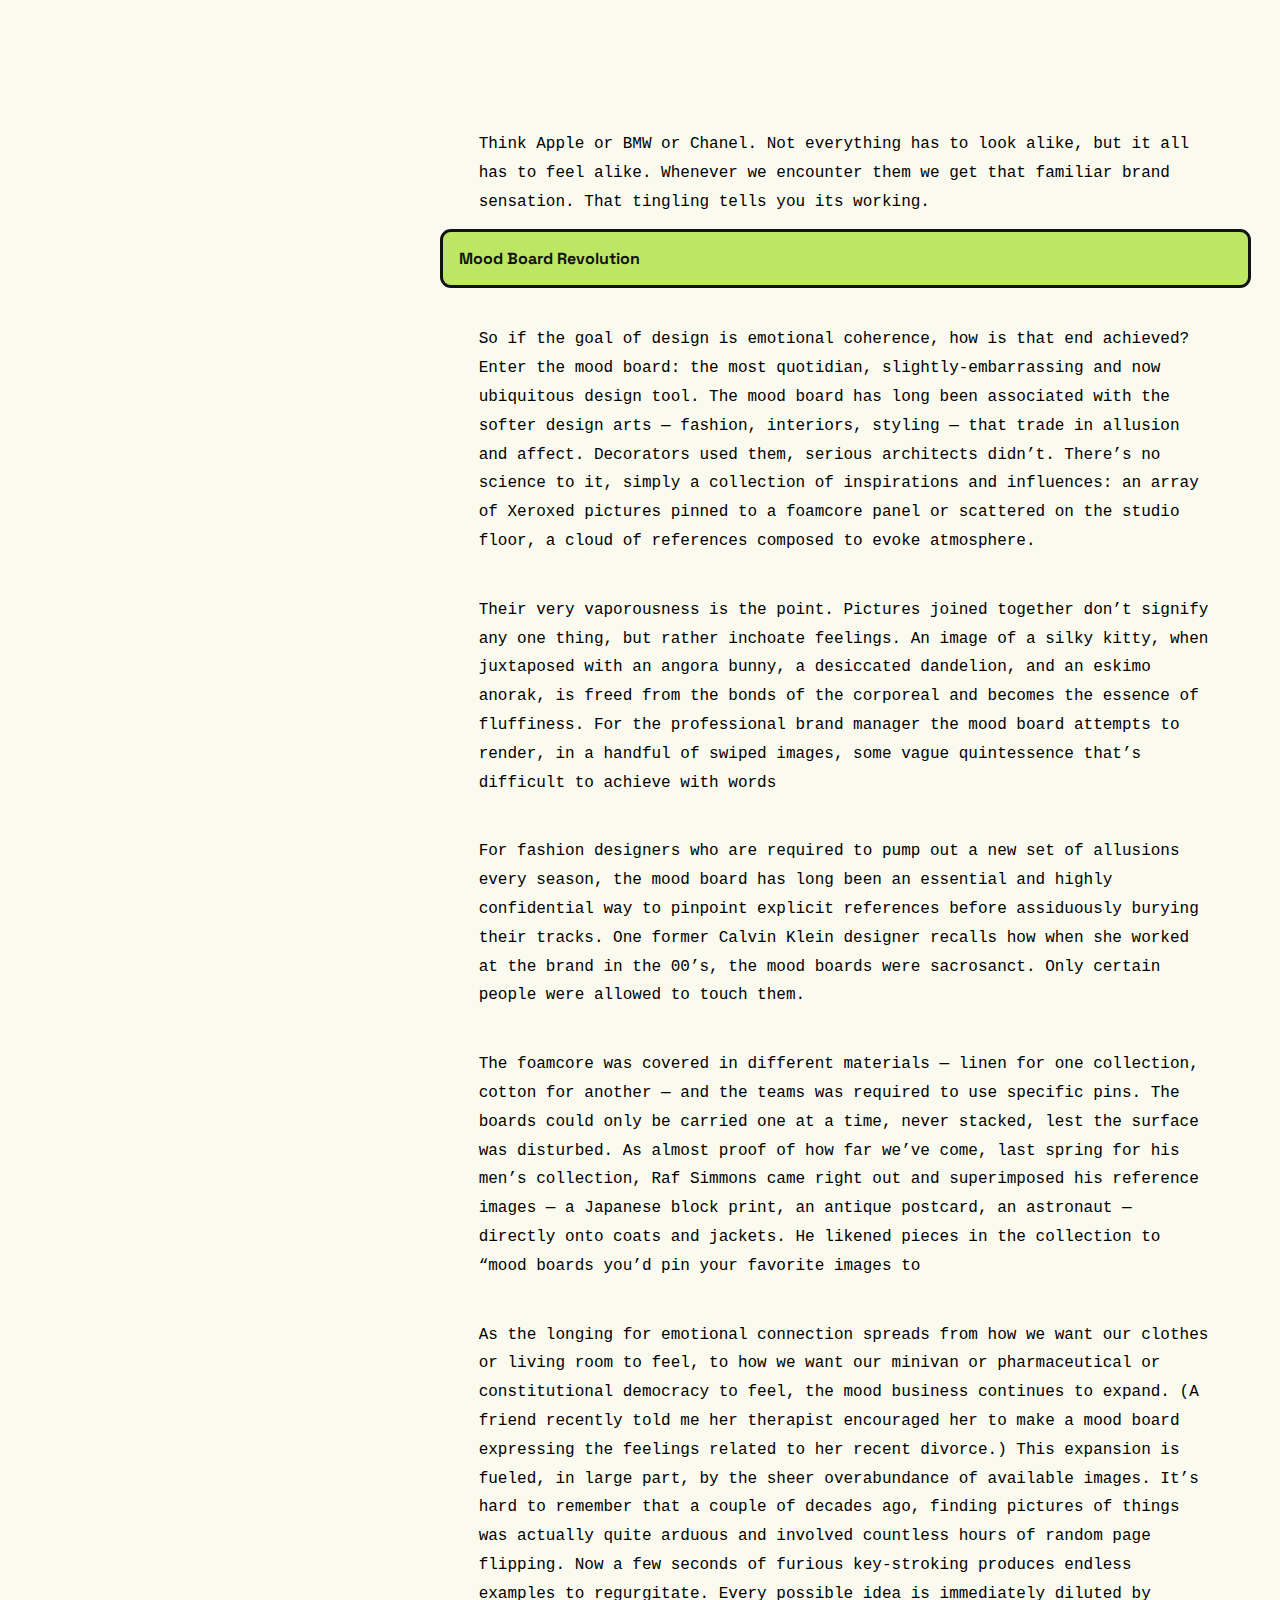
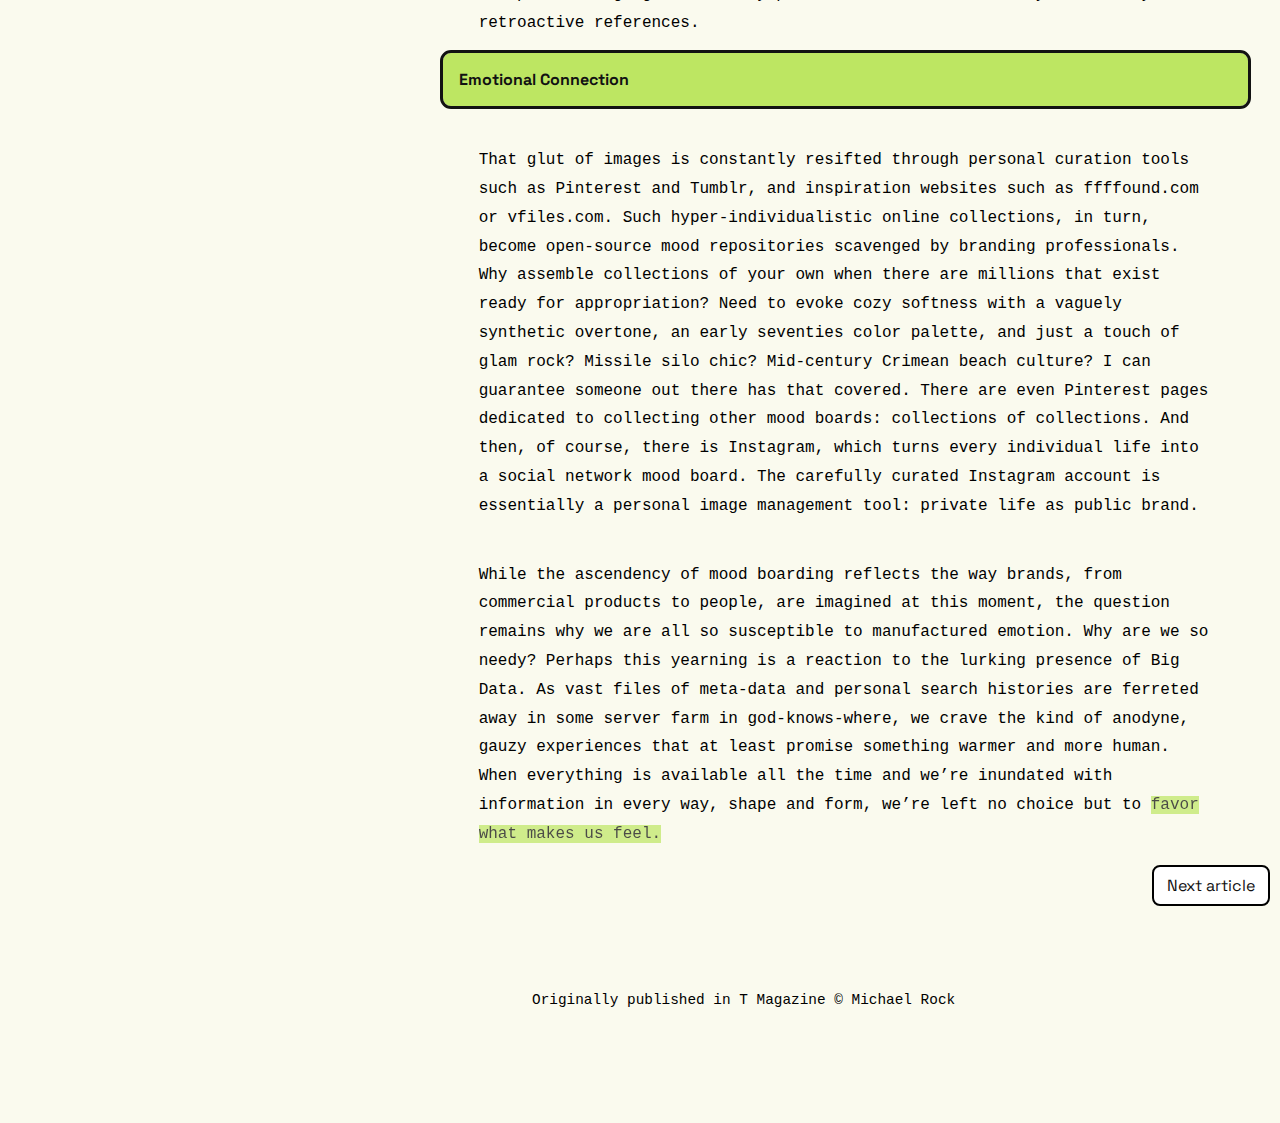
==== commit 35c39a85: "fixed empty div" ====
--- a/Pages/article-1.html
+++ b/Pages/article-1.html
@@ -70,8 +70,8 @@
 				<section>
 					<div id="main-title">Hooked on a Feeling </div>
 
+					<div class="empty-sticky"></div>
 					<div class="sticky-header" id="section1">
-						<div class="empty-sticky"></div>
 							<h2>Emotional > Functional </h2>
 					</div>
 					
@@ -120,8 +120,6 @@
 							<div class="apple"></div>
 						</div>
 
-					
-						
 					<p id="extra-space">
 						Think Apple or BMW or Chanel. Not everything has to look alike, but it all has to feel alike. Whenever we encounter them we get that familiar brand sensation. That tingling tells you its working.
 					</p>
--- a/Stylesheets/common.css
+++ b/Stylesheets/common.css
@@ -378,6 +378,7 @@
 }
 
 h4 a:hover{
+	background-color:#BDE662;
 	font-size:1.15rem;
 	font-weight:bold;
 }
--- a/Stylesheets/article-1.css
+++ b/Stylesheets/article-1.css
@@ -1,7 +1,7 @@
 :root{
 	/* colors */
 	--article01-primary-color:#BDE662;
-
+}
 /* base styling */
 
 aside{
@@ -61,6 +61,7 @@
 	margin-left:2.25rem;
 	margin-right:2.25rem;
 	margin-top:2.5rem;
+	margin-bottom:1rem;
 }
 
 #written-by, #duration{
@@ -74,12 +75,14 @@
 }
 
 .empty-sticky{
-	background-color:beige;
+	background-color:#fafaee;
+	height:2.4rem;
 	position:sticky;
 	top:0;
-	z-index:auto;
+	z-index:200;
 	max-width:55rem;
 	margin: auto;
+	margin-bottom:0.5rem;
 }
 
 
@@ -137,6 +140,7 @@
 	outline-style:solid;
 	outline-color:#121212;
 	border-radius:0.5rem;
+	z-index:500;
 }
 
 .nav-item {
@@ -313,6 +317,7 @@
 }
 
 footer{
+	max-width:31rem;
 	margin-bottom:5rem;
 	margin-left:31rem;
 	margin-top:5rem;
@@ -411,6 +416,7 @@
 	/* top nav */
 	.header{
 		margin-bottom:4rem;
+		z-index:500;
 	}
 	/* div aside */
 	.grid {
@@ -440,11 +446,11 @@
 	.sticky-header {
 		max-width:55rem;
 		margin: auto;
+		z-index:300;
 	}
 
 	.highlighted-text{
 		background-color:#BDE662;
-		opacity:70%;
 	}
 
 	.big-quote{
@@ -516,8 +522,8 @@
 .shape {
 	margin-left:5rem;
 	margin-top:7rem;
-	margin-bottom:2rem;
 	max-width:2rem;
+	z-index:-500;
 }
 
 .apple{
@@ -526,6 +532,7 @@
 	height: 12.37rem;
 	position: absolute;
 	border-radius: 35% 35% 41% 41% / 42% 42% 75% 75%;
+	transform:scale(0.8);
 }
 
 .apple:before {
@@ -549,7 +556,7 @@
 	border-radius: 50%;
 	transform: rotate (-53deg);
 	z-index: 4;
-	box-shadow: -7.9rem -109.5px 0 #fafaee, -7.37rem -6.68rem 0 #f5fffa, -115.5px -102.5px 0 #fafaee, -6.59rem -7.21rem #f5fffa, -105px -6.84rem 0 #f5fffa, -8.06rem 10.37rem 0 #fafaee, -107.5px 166px 0 #fafaee, -119px 10.063rem #fafaee;
+	box-shadow: -7.9rem -109.5px 0 #fafaee, -7.37rem -6.68rem 0 #fafaee, -115.5px -102.5px 0 #fafaee, -6.59rem -7.21rem #fafaee, -105px -6.84rem 0 #fafaee, -8.06rem 10.37rem 0 #fafaee, -107.5px 166px 0 #fafaee, -119px 10.063rem #fafaee;
 }
 b {
 	font: {
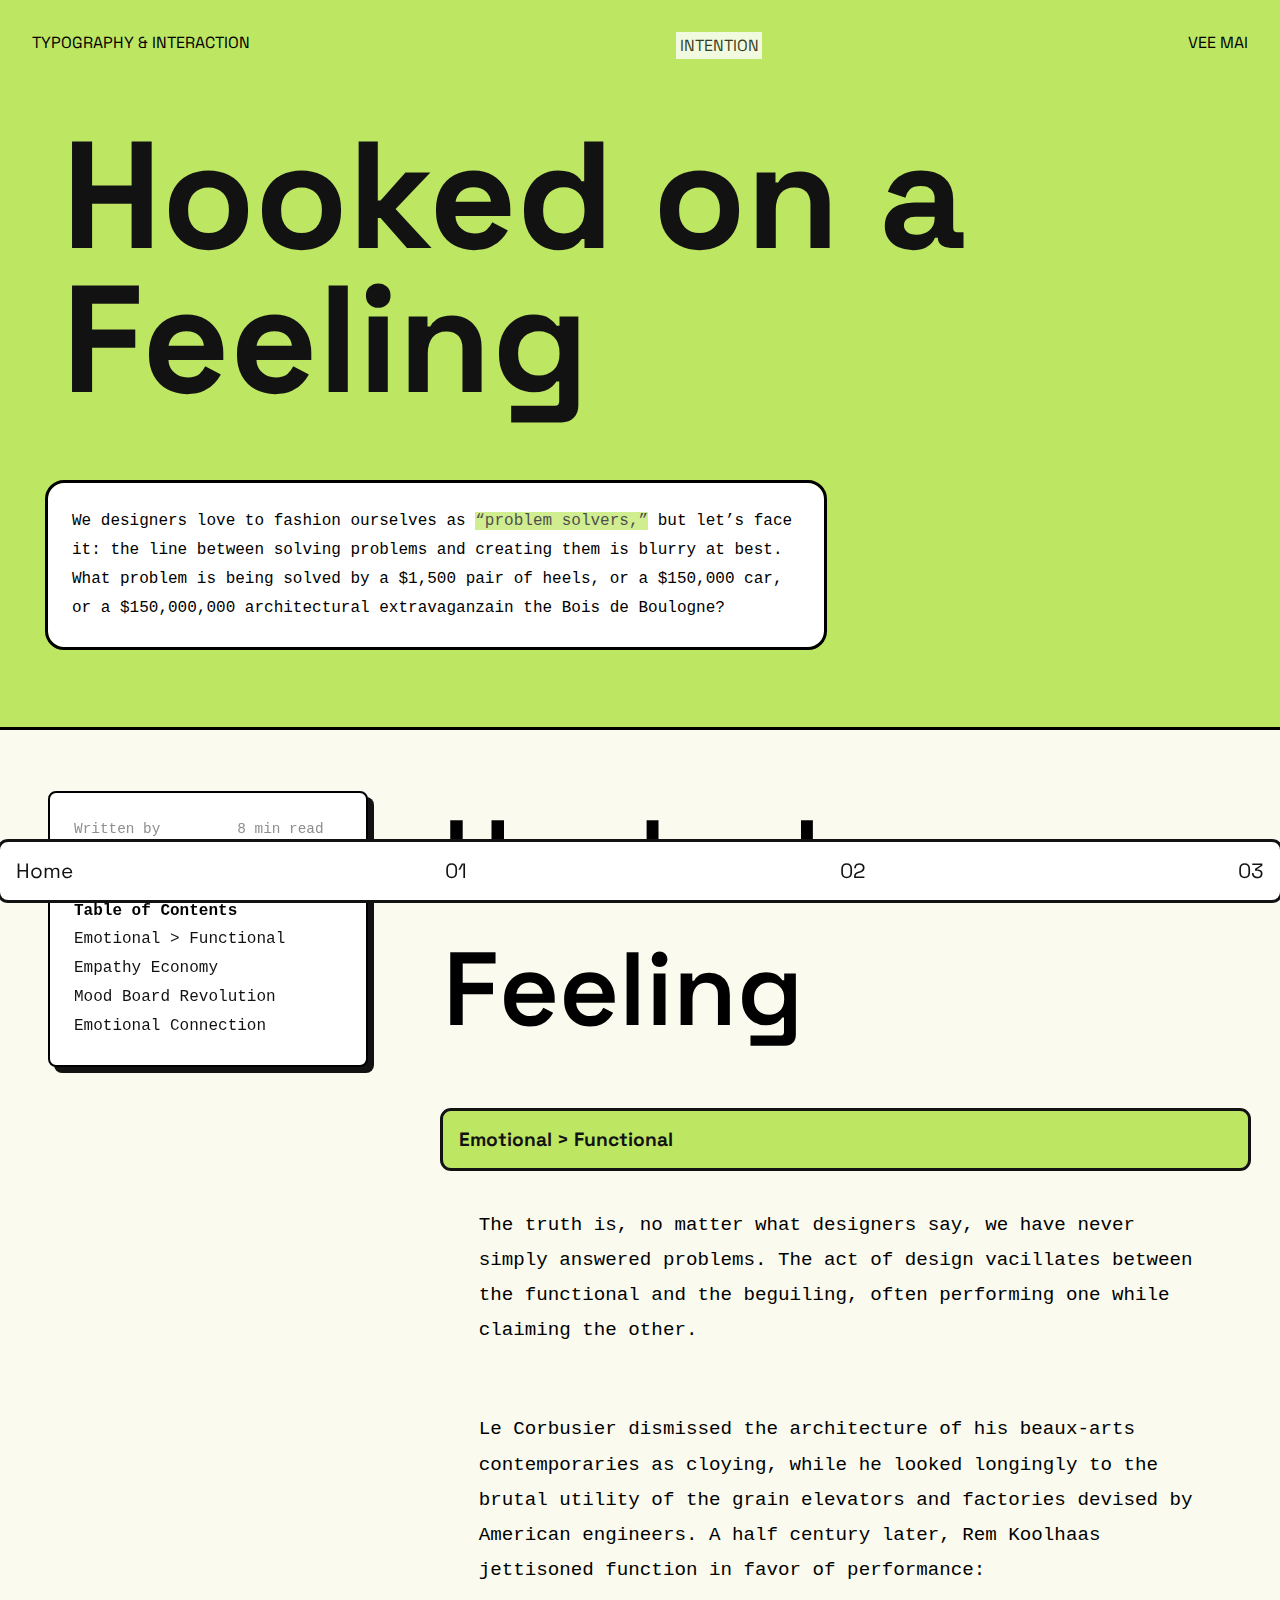
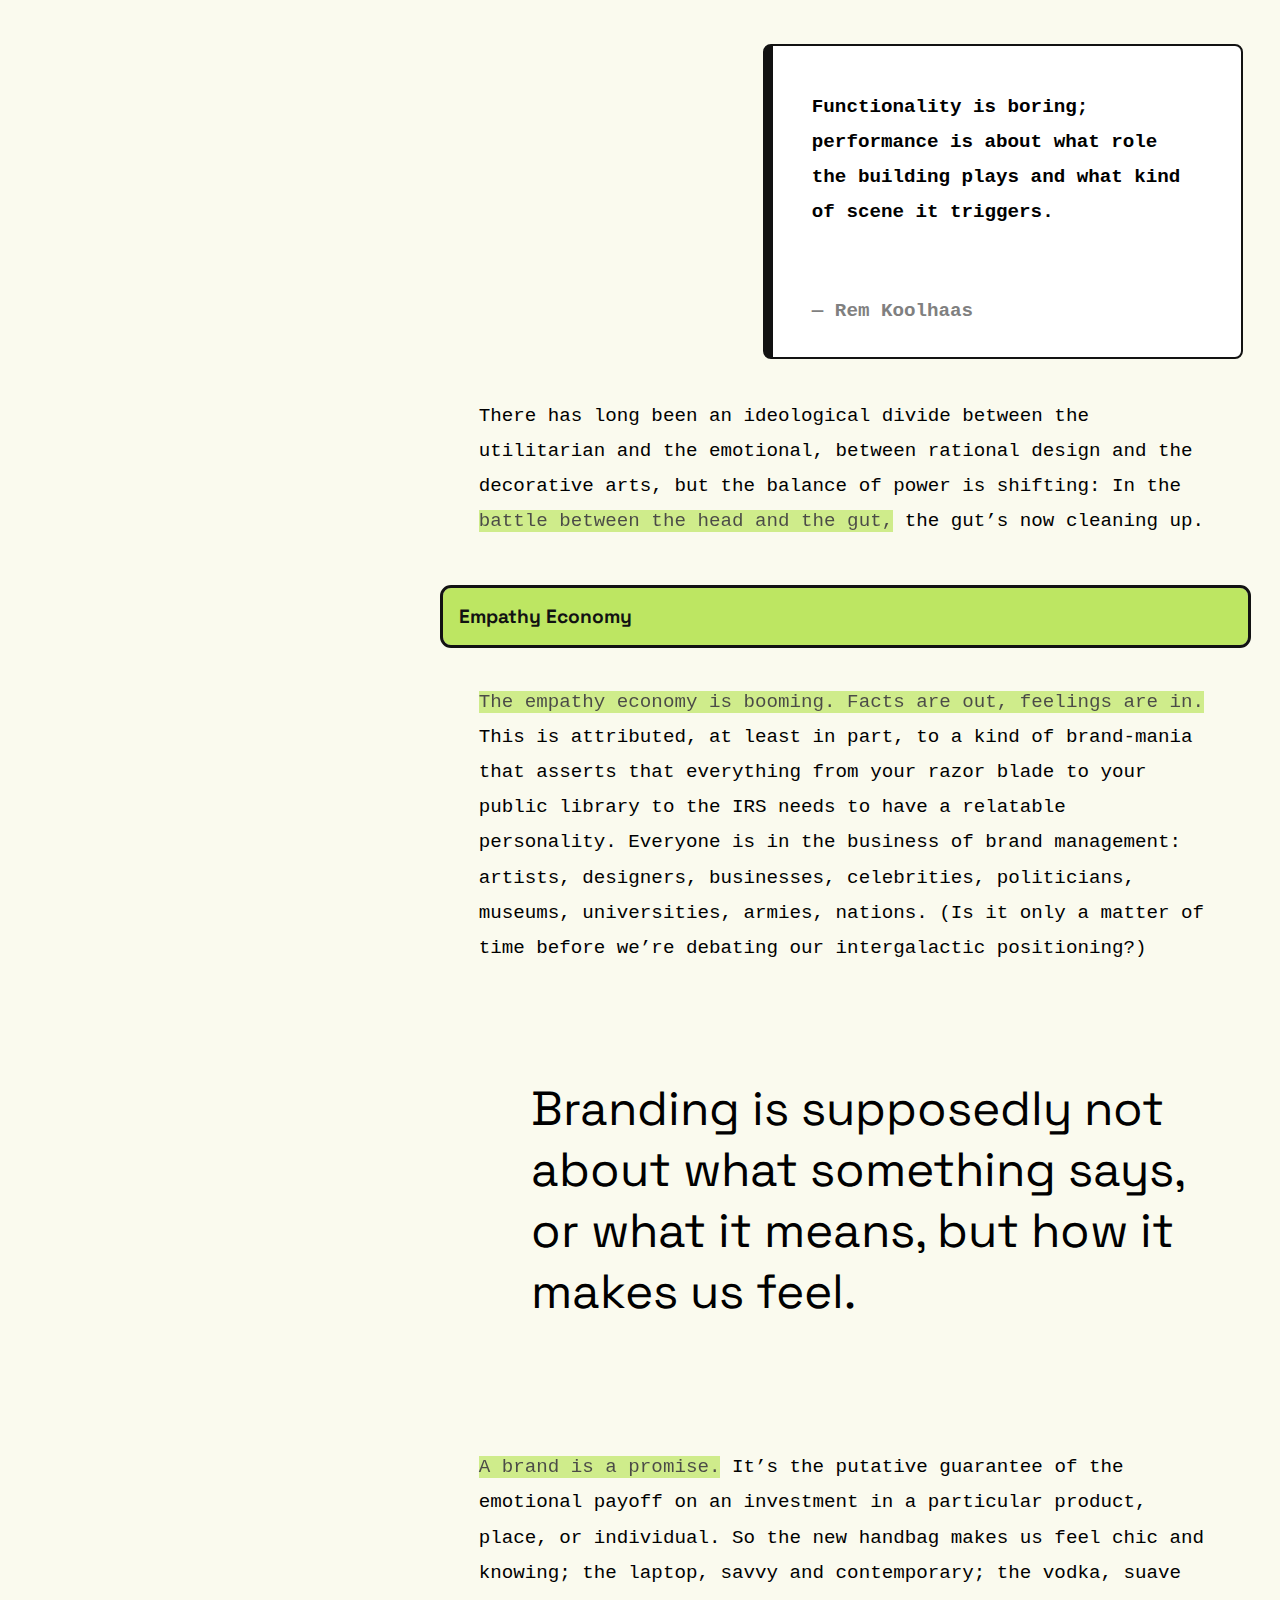
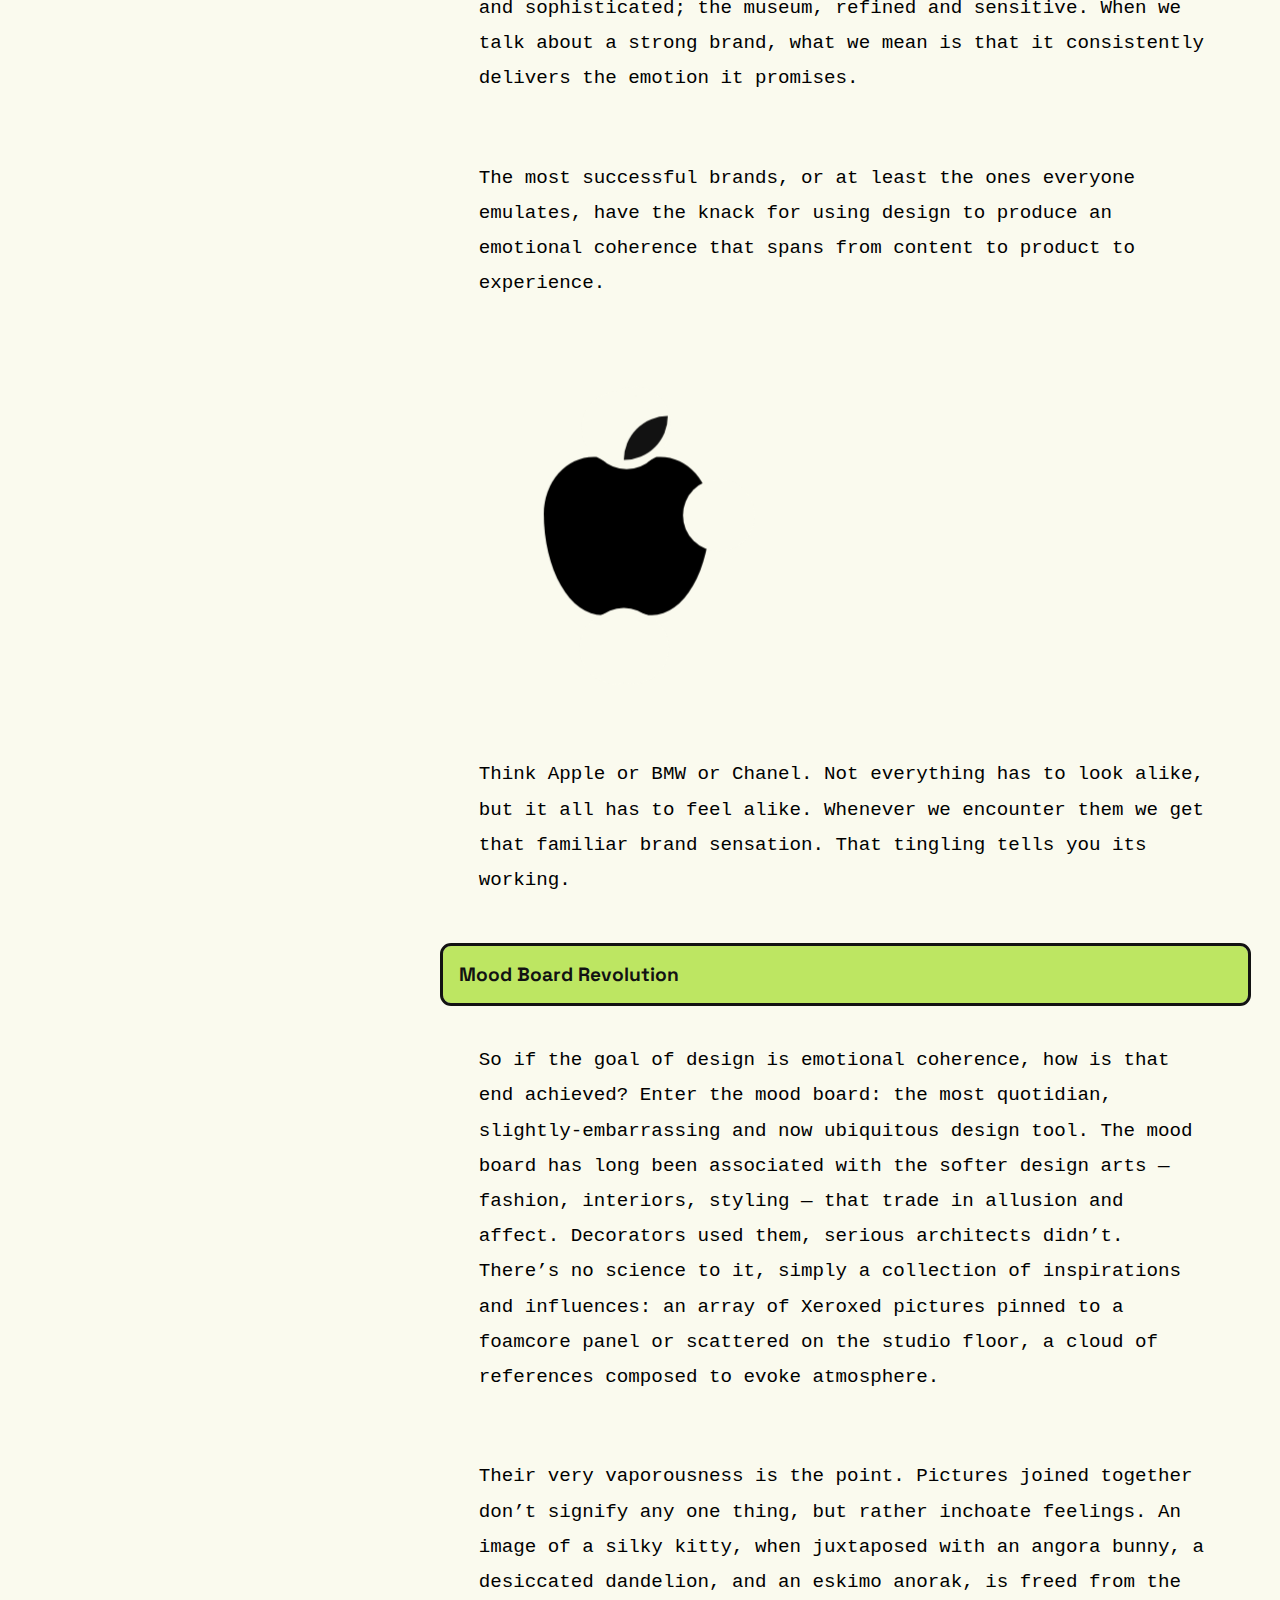
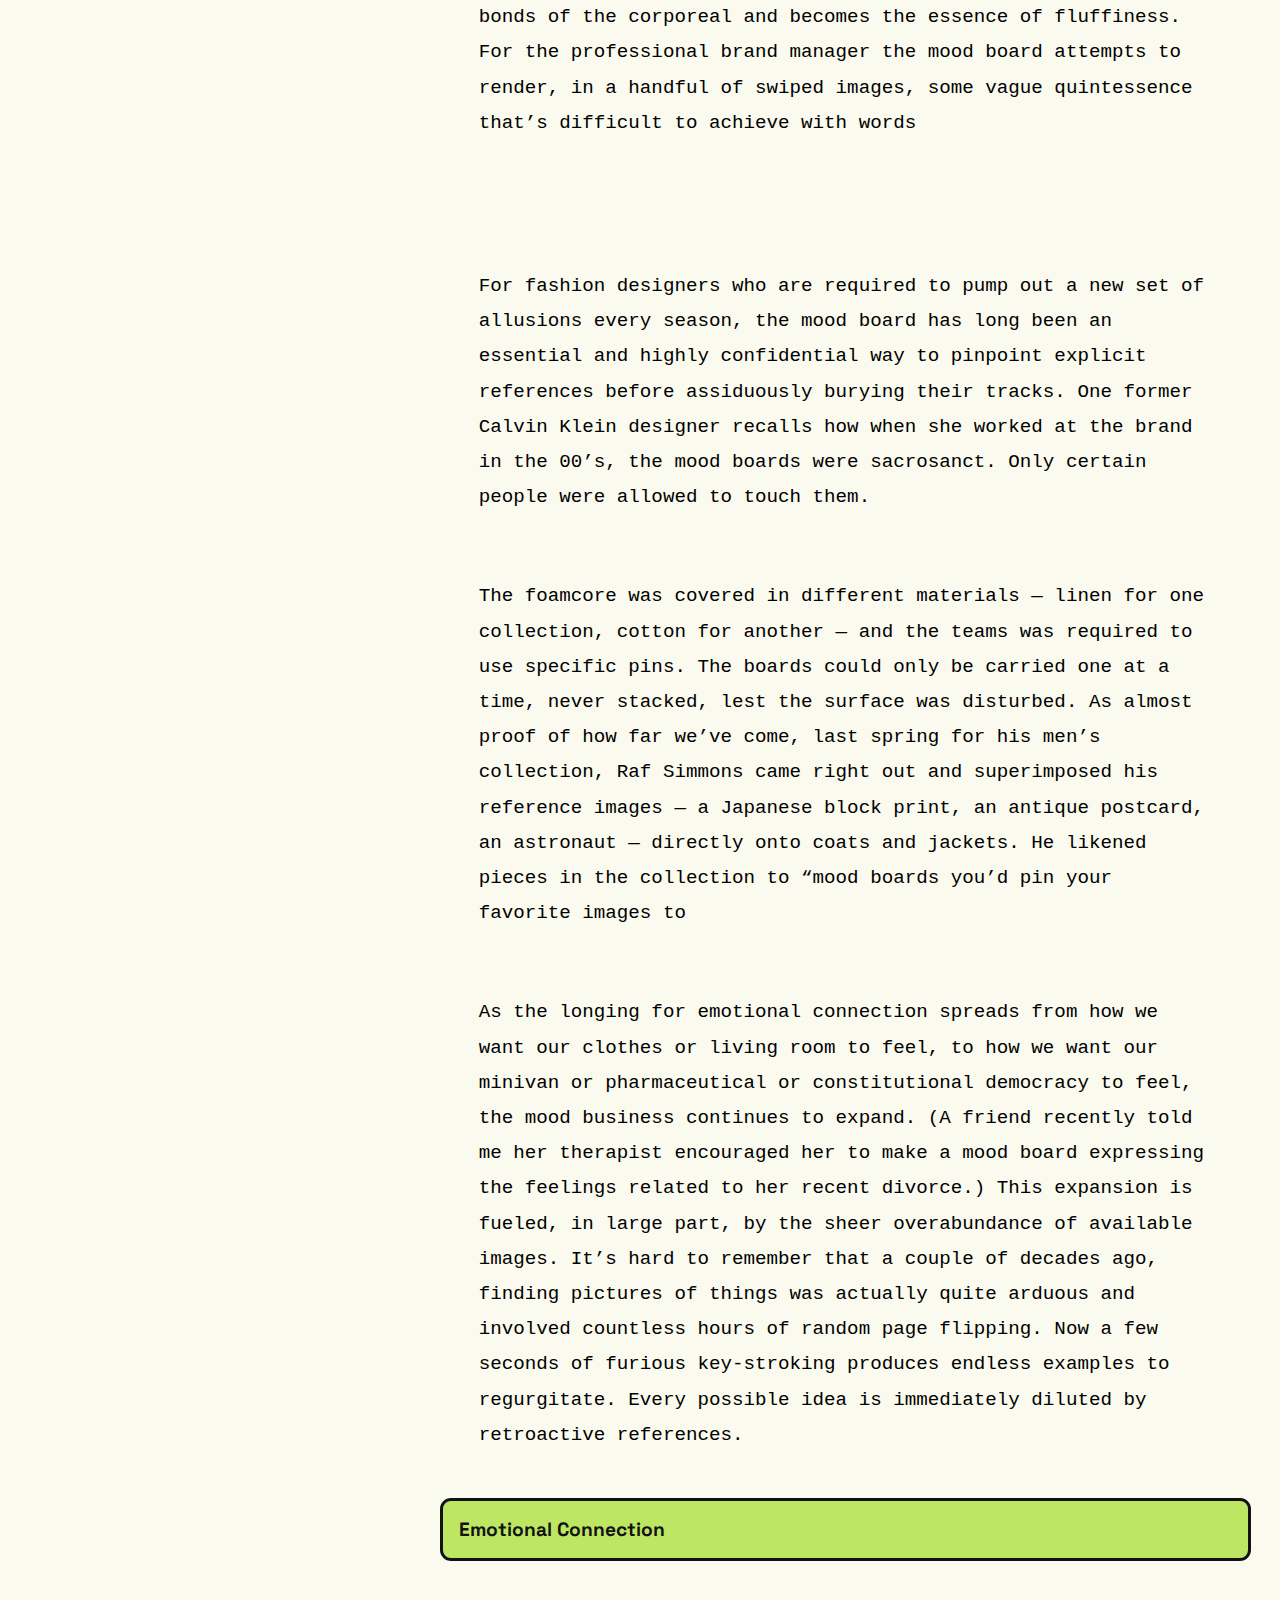
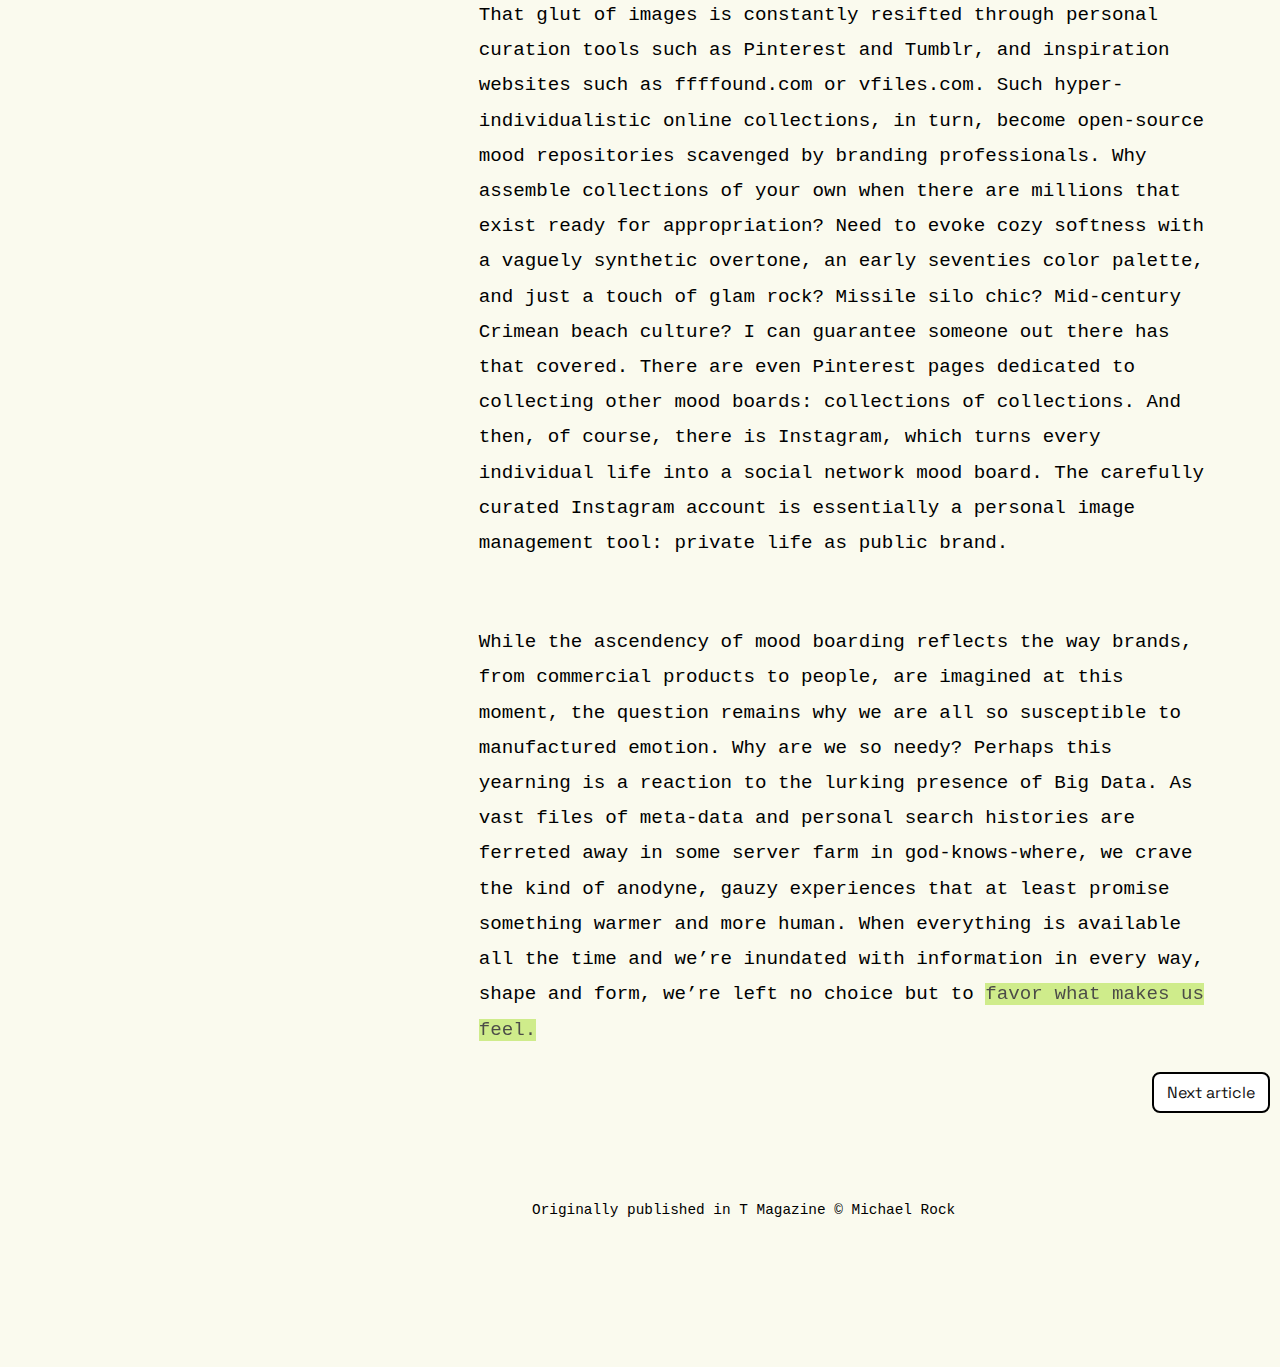
==== commit 7750c4a0: "cleaning up code" ====
--- a/Pages/article-1.html
+++ b/Pages/article-1.html
@@ -70,7 +70,8 @@
 				<section>
 					<div id="main-title">Hooked on a Feeling </div>
 
-					<div class="empty-sticky"></div>
+					<div class="
+					"></div>
 					<div class="sticky-header" id="section1">
 							<h2>Emotional > Functional </h2>
 					</div>
--- a/Stylesheets/common.css
+++ b/Stylesheets/common.css
@@ -9,7 +9,6 @@
 	--text-color:#121212;
 	--secondary-color:white;
 	--accent-color:rgb(142, 142, 142);
-
 
 	/* typefaces */
 	--font-family-primary:"Space Grotesk",serif;
@@ -74,8 +73,6 @@
 header{
 	outline-style:solid;
 	outline-color: black;
-	border-radius:0 0 2% 2% ;
-	padding-bottom:2rem;
 }
 
 /* table of content */
@@ -83,48 +80,51 @@
 	padding-bottom:var(--spacing-xl);
 }
 
-/* headings */
-h1{
-	font-family:var(--font-family-primary);
-	font-size:4rem;
-	font-weight:bold;
-	line-height:calc(var(--font-size-h1)+0.5rem);
-	color:#121212;
-	margin-left:var(--spacing-xl);
-	margin-right:var(--spacing-xl);
-	margin-bottom:2rem;
-}
-
-h2{
-	color:var(--text-color);
-	padding: var(--spacing-md) var(--spacing-md);
-	border-radius:var(--border-radius);
-	outline-style:var(--outline-style);
-	outline-color:var(--outline-color);
-}
-
-h3{
+
+/* HEADINGS */
+
+	/* big-article-heading */
+	h1{
+		font-family:var(--font-family-primary);
+		font-weight:bold;
+	}
+
+	/* section stickies header */
+	h2{
+		font-family:var(--font-family-primary);
+		font-size:1.2rem;
+		padding: var(--spacing-md) var(--spacing-md);
+		border-radius:var(--border-radius);
+		outline-style:var(--outline-style);
+		outline-color:var(--outline-color);
+	}
+
+	/* more article info */
+	h3{
+		font-family:var(--font-family-secondary);
+		font-size:var(--font-size-h3);
+		line-height:1.5rem;
+		margin-left:1.5rem;
+		margin-right:1.5rem;
+	}
+
+	/* table of content heading */
+	h4{
+		font-family:var(--font-family-secondary);
+		font-size:var(--font-size-h4);
+		line-height:1.8rem;
+		margin-left:1.5rem;
+		margin-right:1.5rem;
+	}
+
+	/* hero blurb */
+	h5{
+		font-family:var(--font-family-secondary);
+	}
+
+/* PARAGRAPHS */
+p{
 	font-family:var(--font-family-secondary);
-	font-size:var(--font-size-h3);
-	line-height:1.5rem;
-	margin-left:1.5rem;
-	margin-right:1.5rem;
-}
-
-h4{
-	font-family:var(--font-family-secondary);
-	font-size:var(--font-size-h4);
-	line-height:1.8rem;
-	margin-left:1.5rem;
-	margin-right:1.5rem;
-}
-
-h5{
-	font-family:var(--font-family-secondary);
-}
-
-p{
-	font-family:"Roboto Mono", monospace;
 	font-size:1rem;
 	line-height:1.8rem;
 	margin-left:2.25rem;
@@ -132,48 +132,46 @@
 	margin-top:2.5rem;
 }
 
-/* Class stylings */
-	/* table of content */
+/* table of content card */
 	.table_of_content{
 		padding-bottom:var(--spacing-lg);
 	}
 
-	/* stickies */
+	.article-info{
+		padding-top:1.5rem;
+		padding-bottom:2rem;
+		display: flex;
+		flex-direction:row;
+	}
+	
+	#written-by, #duration{
+	color:var(--accent-color);
+	font-size:0.9rem;
+}
+	#content{
+		font-weight:800;
+	}
+
+/* stickies*/
 	.empty-sticky{
-		background-color:beige;
+		background-color:#fafaee;
+		height:2.4rem;
 		position:sticky;
 		top:0;
-		z-index:auto;
+		z-index:200;
 		max-width:55rem;
 		margin: auto;
-	}
-
-#written-by, #duration{
-	color:var(--accent-color);
-	font-size:0.9rem;
-}
-.sticky-header, #section1{
-	position:sticky;
-	top:2.5rem;
-	z-index:auto;
-}
-
-.article-info{
-	padding-top:1.5rem;
-	padding-bottom:2rem;
-}
-
-#content{
-	font-weight:800;
-}
-/* aside stylings */
-
-.heading-art{
-	font-family:'Space Grotesk', serif;
-}
-
-
-/* header */
+		margin-bottom:0.5rem;
+	}
+
+	/* section heading stickies */
+	.sticky-header{
+		position:sticky;
+		top:2.5rem;
+		z-index:200;
+	}
+
+/* hero section */
 .header{
 	font-family:var(--font-family-primary);
 	font-size:var(--nav-font-size);
@@ -185,59 +183,31 @@
 	flex-direction:row;
 	text-transform: uppercase;
 }
-/* inside header */
-.project{
-	font-weight:bolder;
-	color: #04AA6D;
-	text-decoration:underline;
-}
-
-/* NAV BAR */
-.nav-container {
-	font-family:var(--font-family-primary);
-	overflow: hidden;
-	display: flex;
-	position: fixed;
-	bottom: 0;
-	width: 100%;
-	justify-content: space-between;
-	align-items: center;
-	background-color:white;
-	outline-style:solid;
-	outline-color:#121212;
-	border-radius:0.5rem;
-}
-
-.nav-item {
-	background-color: white;
-	justify-content: center;
-	padding:1rem;
-	text-align: center;
-	font-size:1.3rem;
-}
-
-
-.article-info{
-	display: flex;
-	flex-direction:row;
-	font-family:"nunito",sans-serif;
-}
-
-.layout{
-	display:flex;
-	flex-direction:column;
-}
-/* table content */
-details{ 
-	margin:1rem;
-	background-color:#0e8daf;
-	color:white;
-	padding:1rem;
-	border-radius:0.5rem;
-	font-family:'Space Grotesk', serif;
-	margin:1.5rem;
-	height: 1.5rem;
-} 
+
+/* bottom nav */
+	.nav-container {
+		font-family:var(--font-family-primary);
+		overflow: hidden;
+		display: flex;
+		position: fixed;
+		bottom: 0;
+		width: 100%;
+		justify-content: space-between;
+		align-items: center;
+		background-color:white;
+		outline-style:solid;
+		outline-color:#121212;
+		border-radius:0.5rem;
+	}
+
+	.nav-item {
+		background-color: white;
+		justify-content: center;
+		padding:1rem;
+		text-align: center;
+		font-size:1.3rem;
+	}
+
 
 .big-quote{
 	font-family:'Space Grotesk',serif;
@@ -400,6 +370,12 @@
 		max-width:48rem;
 	}
 
+p{
+	font-size:1.2rem;
+	line-height:2.2rem;
+	padding-bottom:1.5rem;
+}
+
 /* Base */
 article {
 	grid-column: 2;
@@ -419,7 +395,7 @@
 
 
 /* text styling */
-.big-quote{
+.big-quotes{
 	font-family:'Space Grotesk',serif;
 	font-size:2rem;
 }	
--- a/Stylesheets/article-1.css
+++ b/Stylesheets/article-1.css
@@ -2,8 +2,8 @@
 	/* colors */
 	--article01-primary-color:#BDE662;
 }
-/* base styling */
-
+
+/* table of content */
 aside{
 	padding-bottom:var(--spacing-xl);
 }
@@ -13,84 +13,40 @@
 	padding-bottom:2rem;
 }
 
-/* headings */
-h1{
-	font-family:var(--font-family-primary);
-	font-size:4rem;
-	font-weight:bold;
-	line-height:calc(var(--font-size-h1)+0.5rem);
-	color:#121212;
-	margin-left:var(--spacing-xl);
-	margin-right:var(--spacing-xl);
-	margin-bottom:2rem;
-}
-
-h2{
-	background-color:var(--article01-primary-color);
-	color:var(--text-color);
-	padding: var(--spacing-md) var(--spacing-md);
-	border-radius:var(--border-radius);
-	outline-style:var(--outline-style);
-	outline-color:var(--outline-color);
-}
-
-h3{
-	font-family:var(--font-family-secondary);
-	font-size:var(--font-size-h3);
-	line-height:1.5rem;
-	margin-left:1.5rem;
-	margin-right:1.5rem;
-}
-
-h4{
-	font-family:var(--font-family-secondary);
-	font-size:var(--font-size-h4);
-	line-height:1.8rem;
-	margin-left:1.5rem;
-	margin-right:1.5rem;
-}
-
-h5{
-	font-family:var(--font-family-secondary);
-}
-
-p{
-	font-family:"Roboto Mono", monospace;
-	font-size:1rem;
-	line-height:1.8rem;
-	margin-left:2.25rem;
-	margin-right:2.25rem;
-	margin-top:2.5rem;
-	margin-bottom:1rem;
-}
-
+/* HEADINGS */
+
+	/* big-article-heading */
+	h1{
+		font-family:var(--font-family-primary);
+		font-size:4rem;
+		font-weight:bold;
+		line-height:calc(var(--font-size-h1)+0.5rem);
+		color:#121212;
+		margin-left:var(--spacing-xl);
+		margin-right:var(--spacing-xl);
+		margin-bottom:2rem;
+	}
+
+	/* section stickies header */
+	h2{
+		background-color:var(--article01-primary-color);
+		color:var(--text-color);
+		margin-top:1.5rem;
+	}
+
+/* table of content */
+.table_of_content{
+	padding-bottom:var(--spacing-lg);
+}
+
+
+
+/* IDs */
 #written-by, #duration{
 	color:var(--accent-color);
 	font-size:0.9rem;
 }
 
-/* table of content */
-.table_of_content{
-	padding-bottom:var(--spacing-lg);
-}
-
-.empty-sticky{
-	background-color:#fafaee;
-	height:2.4rem;
-	position:sticky;
-	top:0;
-	z-index:200;
-	max-width:55rem;
-	margin: auto;
-	margin-bottom:0.5rem;
-}
-
-
-.sticky-header, #section1{
-	position:sticky;
-	top:2.5rem;
-	z-index:auto;
-}
 
 .article-info{
 	padding-top:1.5rem;
@@ -340,6 +296,7 @@
 		border-radius:0.5rem;
 		max-width:30rem;
 		margin-left:20rem;
+		margin-top:2rem;
 	}
 
 	.big-quotes:hover{
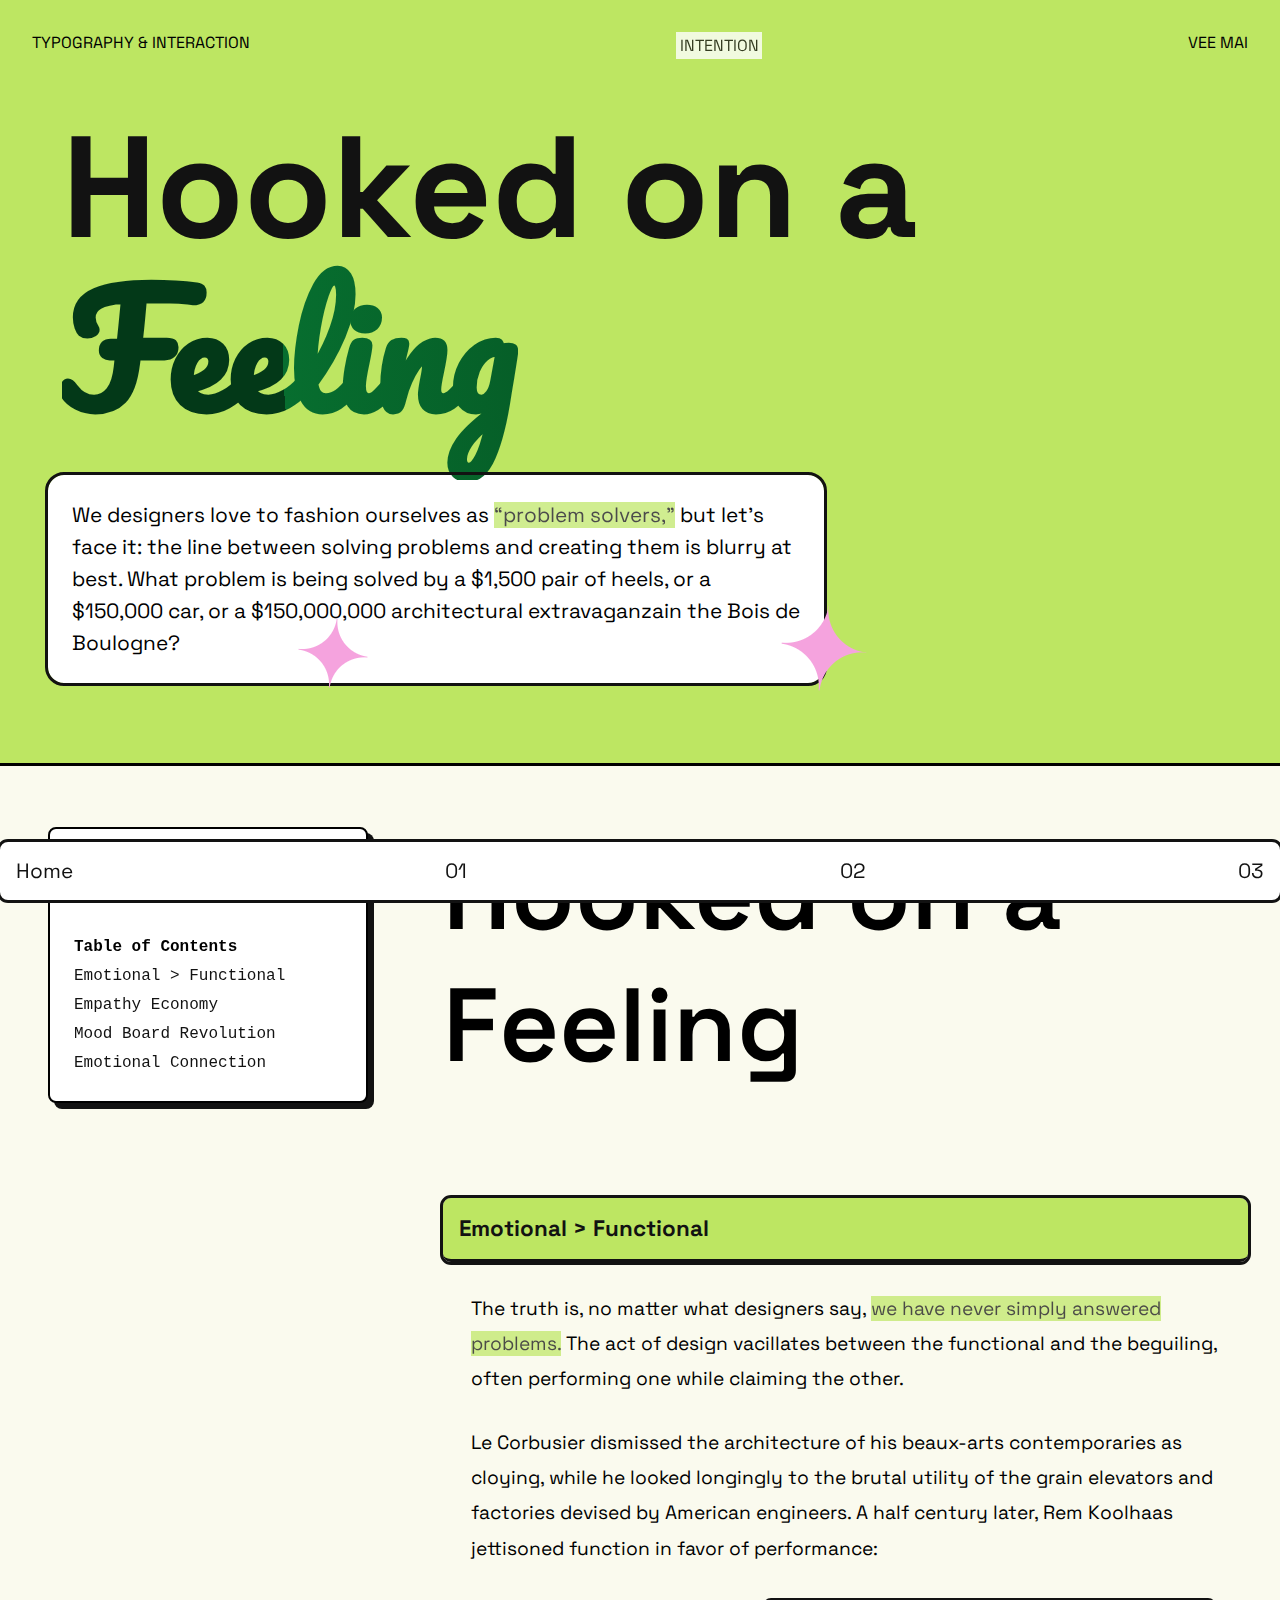
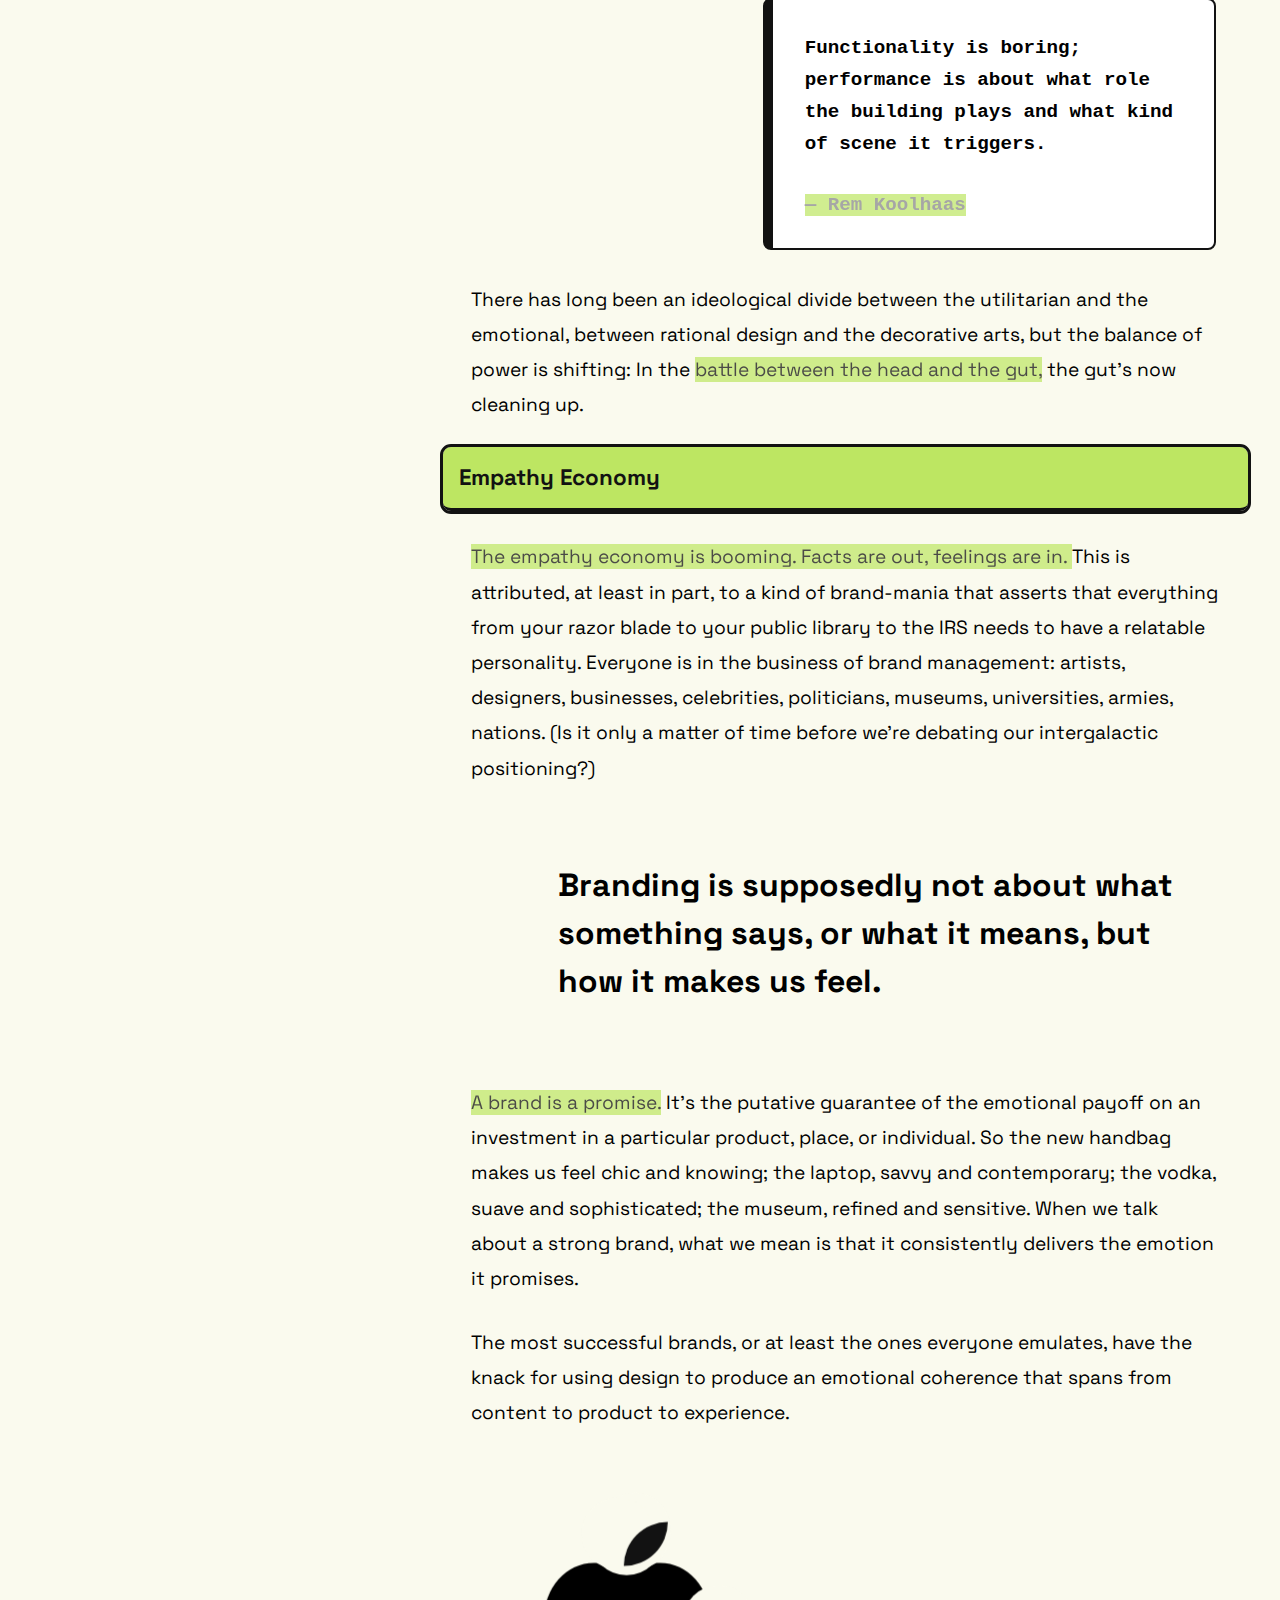
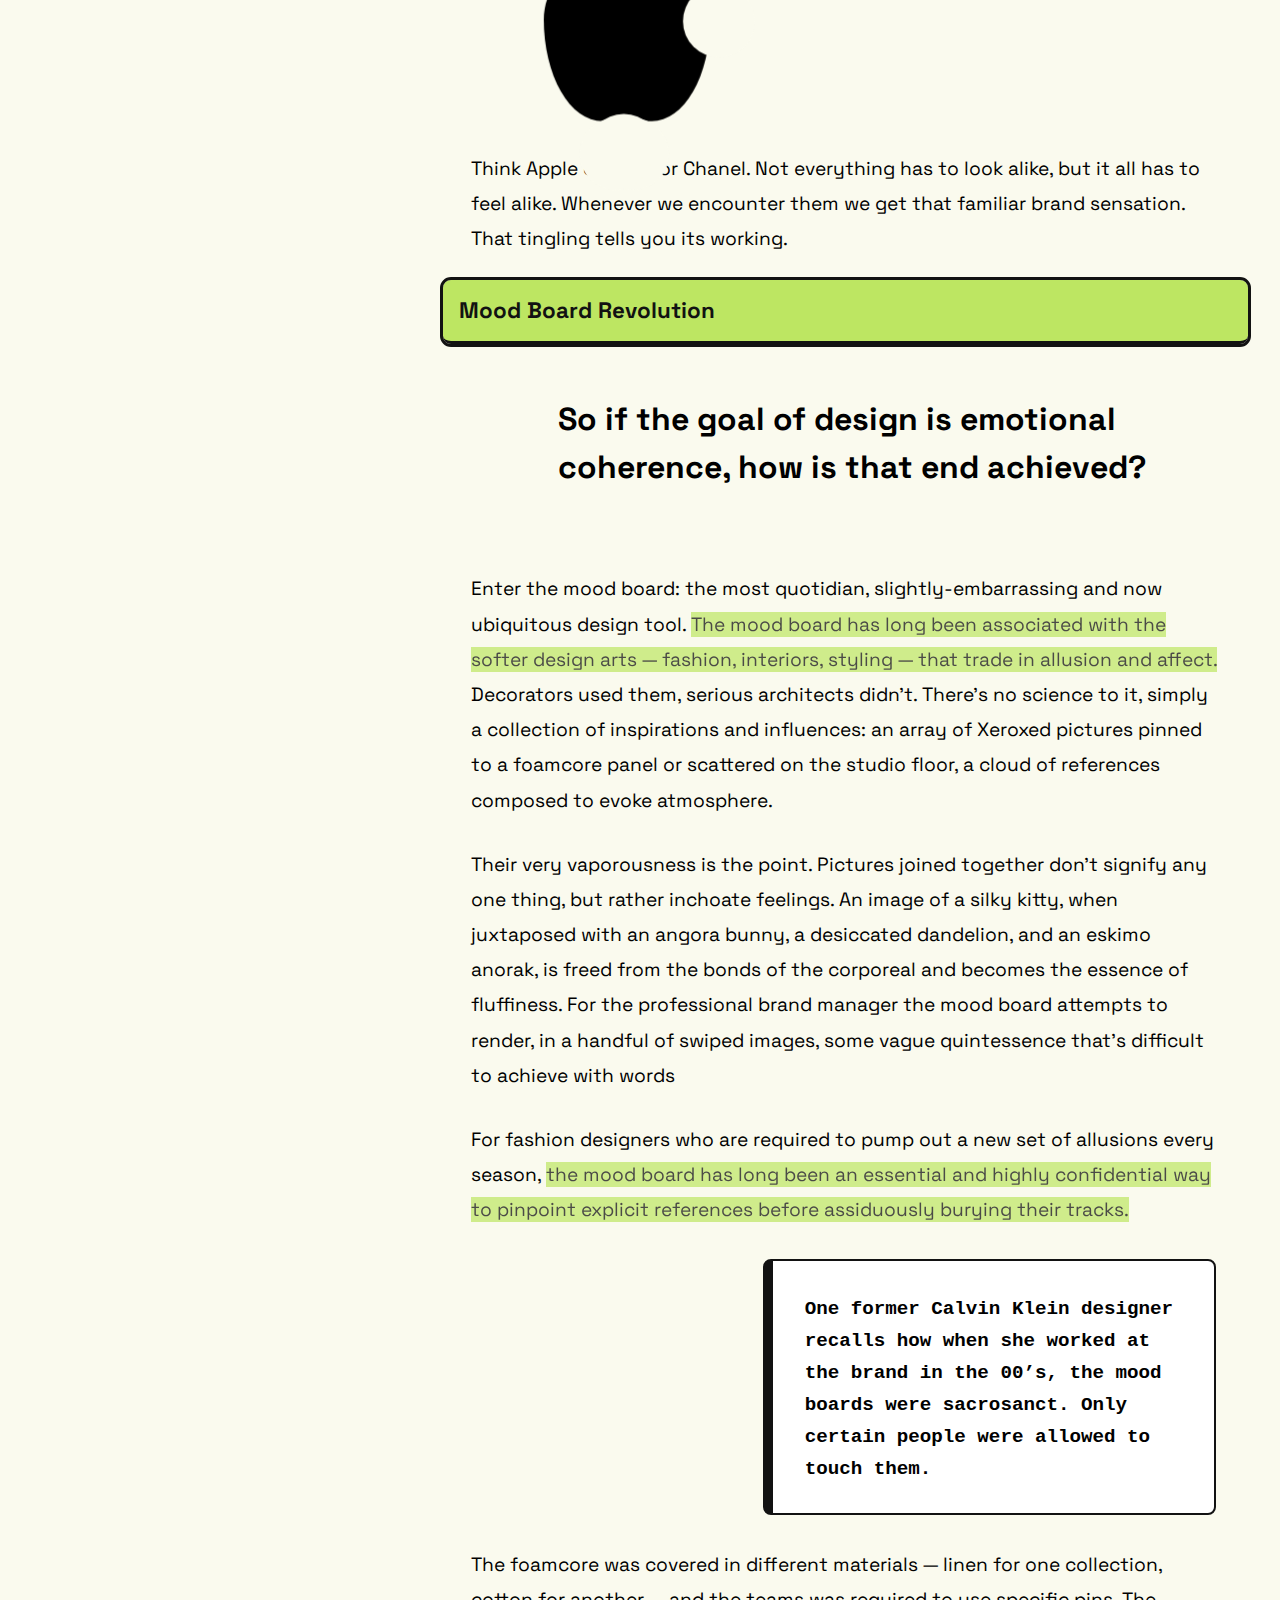
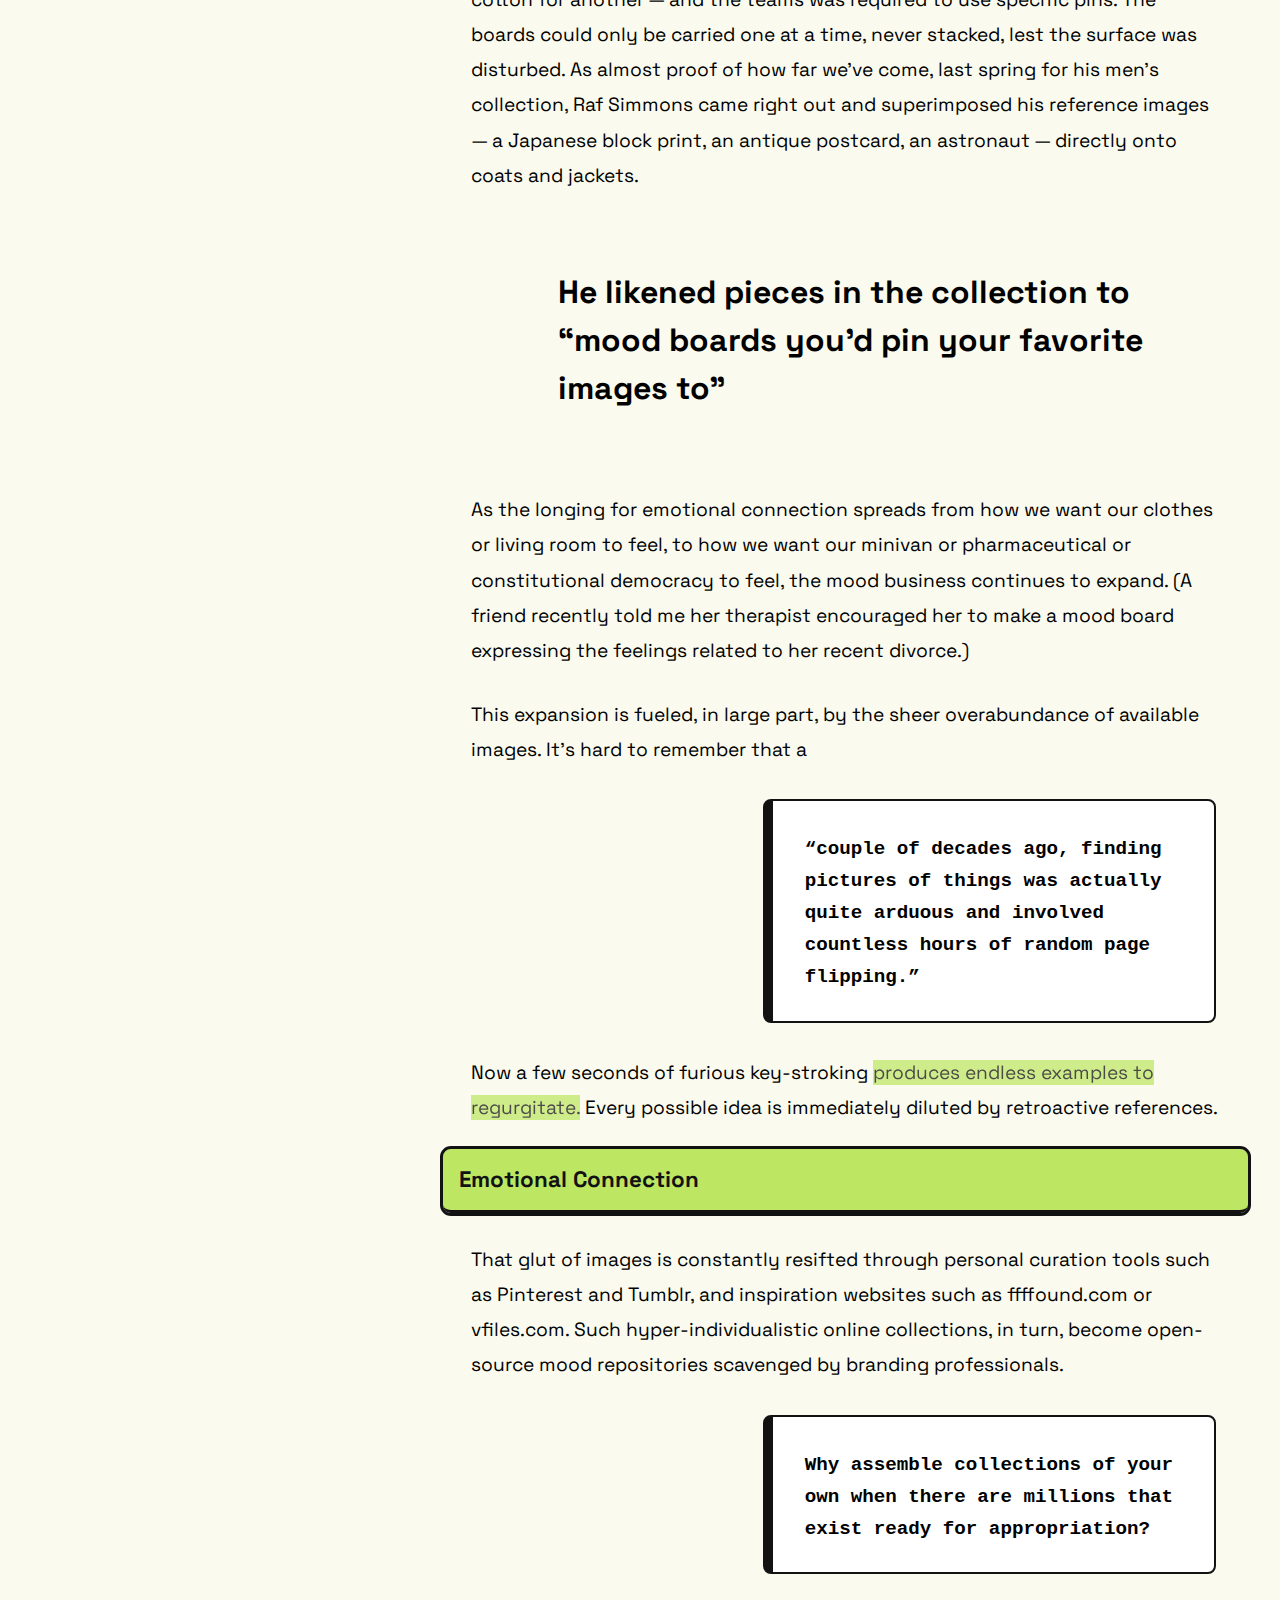
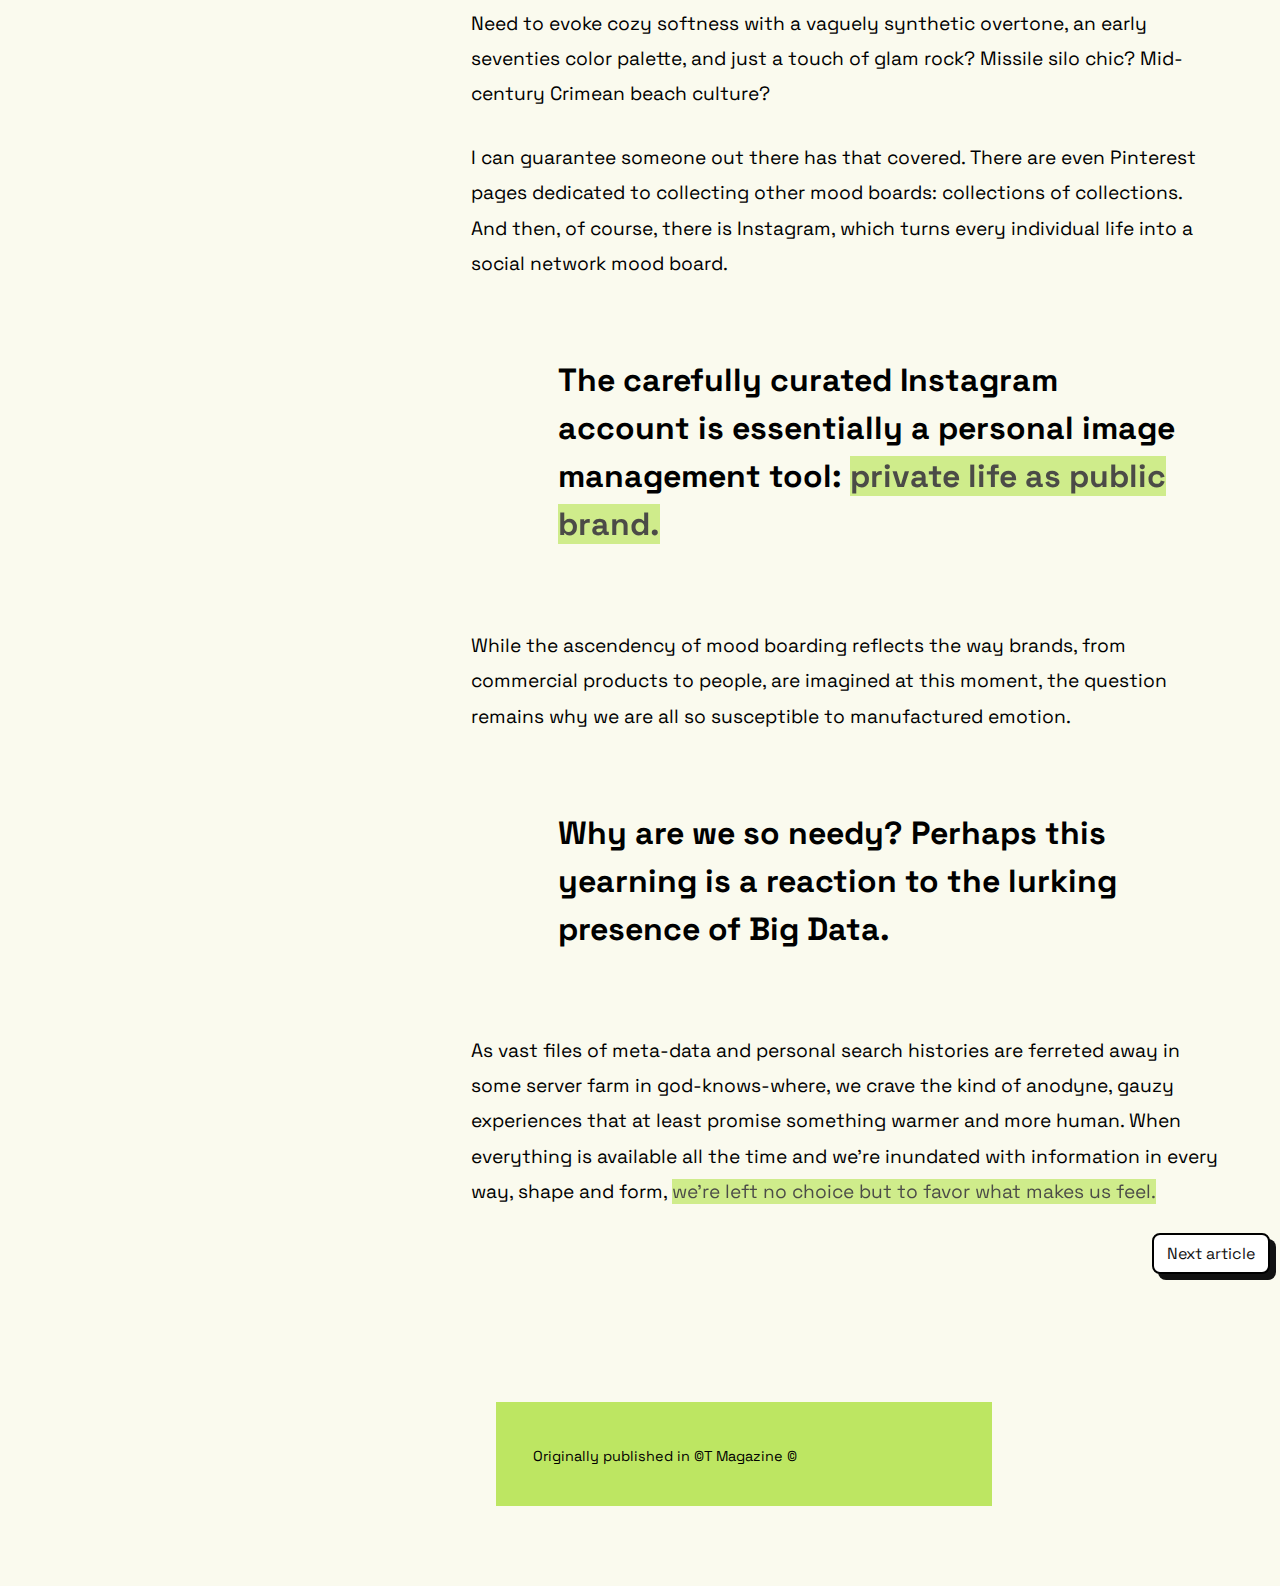
==== commit e6a9359e: "finish polishing article01 mobile" ====
--- a/Pages/article-1.html
+++ b/Pages/article-1.html
@@ -22,7 +22,7 @@
 				<span class="full-text">Vee Mai</span>
 			</div>
 	
-			<h1>Hooked on a <span id="hover-title">Feeling</span></h1>
+			<h1>Hooked on a <span id="title-art">Feeling</span></h1>
 
 			<div id="intro">
 				<h5> 
@@ -70,14 +70,17 @@
 				<section>
 					<div id="main-title">Hooked on a Feeling </div>
 
-					<div class="
-					"></div>
+					<div class="decorative-01"></div>
+					<div class="decorative-02"></div>
+
+					<div class="empty-sticky"></div>
+					
 					<div class="sticky-header" id="section1">
 							<h2>Emotional > Functional </h2>
 					</div>
 					
 					<p>
-						The truth is, no matter what designers say, we have never simply answered problems. The act of design vacillates between the functional and the beguiling, often performing one while claiming the other.</p>
+						The truth is, no matter what designers say, <span class="highlighted-text">we have never simply answered problems.</span> The act of design vacillates between the functional and the beguiling, often performing one while claiming the other.</p>
 					<p>
 						Le Corbusier dismissed the architecture of his beaux-arts contemporaries as cloying, while he looked longingly to the brutal utility of the grain elevators and factories devised by American engineers. A half century later, Rem Koolhaas jettisoned function in favor of performance: 
 					</p>
@@ -87,7 +90,7 @@
 							Functionality is boring; performance is about what role the building plays and what kind of scene it triggers.
 						</p>
 						<p>
-							<cite> — Rem Koolhaas</cite> 
+							<cite> <span class="highlighted-text">— Rem Koolhaas</span></cite> 
 						</p>
 					</blockquote>
 
@@ -104,7 +107,7 @@
 					</p>
 					
 					<blockquote class="bigger-quote">
-						</p>
+						<p>
 							Branding is supposedly not about what something says, or what it means, but how it makes us feel. 	
 						</p>
 					</blockquote>
@@ -129,43 +132,103 @@
 						<h2>Mood Board Revolution</h2>
 					</div>
 
-					<p>
-						So if the goal of design is emotional coherence, how is that end achieved? Enter the mood board: the most quotidian, slightly-embarrassing and now ubiquitous design tool. The mood board has long been associated with the softer design arts — fashion, interiors, styling — that trade in allusion and affect. Decorators used them, serious architects didn’t. There’s no science to it, simply a collection of inspirations and influences: an array of Xeroxed pictures pinned to a foamcore panel or scattered on the studio floor, a cloud of references composed to evoke atmosphere. 
+					<blockquote class="bigger-quote">
+						<p>
+						So if the goal of design is emotional coherence, how is that end achieved?
+						</p>
+					</blockquote>
+				
+					<p>
+						 Enter the mood board: the most quotidian, slightly-embarrassing and now ubiquitous design tool. <span class="highlighted-text"> The mood board has long been associated with the softer design arts — fashion, interiors, styling — that trade in allusion and affect.</span> Decorators used them, serious architects didn’t. There’s no science to it, simply a collection of inspirations and influences: an array of Xeroxed pictures pinned to a foamcore panel or scattered on the studio floor, a cloud of references composed to evoke atmosphere. 
 						
 					<p>
 						Their very vaporousness is the point. Pictures joined together don’t signify any one thing, but rather inchoate feelings. An image of a silky kitty, when juxtaposed with an angora bunny, a desiccated dandelion, and an eskimo anorak, is freed from the bonds of the corporeal and becomes the essence of fluffiness. For the professional brand manager the mood board attempts to render, in a handful of swiped images, some vague quintessence that’s difficult to achieve with words</p>
 					</p>
 
 					<p>
-						For fashion designers who are required to pump out a new set of allusions every season, the mood board has long been an essential and highly confidential way to pinpoint explicit references before assiduously burying their tracks. One former Calvin Klein designer recalls how when she worked at the brand in the 00’s, the mood boards were sacrosanct. Only certain people were allowed to touch them. 
-					</p>
-					
-					<p>
-						The foamcore was covered in different materials — linen for one collection, cotton for another — and the teams was required to use specific pins. The boards could only be carried one at a time, never stacked, lest the surface was disturbed. As almost proof of how far we’ve come, last spring for his men’s collection, Raf Simmons came right out and superimposed his reference images — a Japanese block print, an antique postcard, an astronaut — directly onto coats and jackets. He likened pieces in the collection to “mood boards you’d pin your favorite images to
-					</p>
-
-					<p>
-						As the longing for emotional connection spreads from how we want our clothes or living room to feel, to how we want our minivan or pharmaceutical or constitutional democracy to feel, the mood business continues to expand. (A friend recently told me her therapist encouraged her to make a mood board expressing the feelings related to her recent divorce.) This expansion is fueled, in large part, by the sheer overabundance of available images. It’s hard to remember that a couple of decades ago, finding pictures of things was actually quite arduous and involved countless hours of random page flipping. Now a few seconds of furious key-stroking produces endless examples to regurgitate. Every possible idea is immediately diluted by retroactive references. 
-					</p>
+						For fashion designers who are required to pump out a new set of allusions every season, <span class="highlighted-text">the mood board has long been an essential and highly confidential way to pinpoint explicit references before assiduously burying their tracks. </span> 
+					</p>	
+
+					<blockquote class="big-quotes">
+						<p>
+						One former Calvin Klein designer recalls how when she worked at the brand in the 00’s, the mood boards were sacrosanct. Only certain people were allowed to touch them. 
+						</p>
+					</blockquote>
+					
+					<p>
+						The foamcore was covered in different materials — linen for one collection, cotton for another — and the teams was required to use specific pins. The boards could only be carried one at a time, never stacked, lest the surface was disturbed. As almost proof of how far we’ve come, last spring for his men’s collection, Raf Simmons came right out and superimposed his reference images — a Japanese block print, an antique postcard, an astronaut — directly onto coats and jackets.
+					</p>
+
+						
+					<blockquote class="bigger-quote">
+						<p>
+							He likened pieces in the collection to “mood boards you’d pin your favorite images to”
+						</p>
+					</blockquote>
+
+					<p>
+						As the longing for emotional connection spreads from how we want our clothes or living room to feel, to how we want our minivan or pharmaceutical or constitutional democracy to feel, the mood business continues to expand. (A friend recently told me her therapist encouraged her to make a mood board expressing the feelings related to her recent divorce.) 
+					</p>
+					
+					<p>
+						This expansion is fueled, in large part, by the sheer overabundance of available images. It’s hard to remember that a
+					</p>
+					
+					<blockquote class="big-quotes">
+						<p>
+							“couple of decades ago, finding pictures of things was actually quite arduous and involved countless hours of random page flipping.” 
+						</p>
+					</blockquote>
+
+						<p> 
+							Now a few seconds of furious key-stroking <span class="highlighted-text"> produces endless examples to regurgitate.</span> Every possible idea is immediately diluted by retroactive references.
+						</p>
 					
 					<div class="sticky-header" id="section4">
 						<h2>Emotional Connection</h2>
 					</div>
 
 					<p>
-						That glut of images is constantly resifted through personal curation tools such as Pinterest and Tumblr, and inspiration websites such as ffffound.com or vfiles.com. Such hyper-individualistic online collections, in turn, become open-source mood repositories scavenged by branding professionals. Why assemble collections of your own when there are millions that exist ready for appropriation? Need to evoke cozy softness with a vaguely synthetic overtone, an early seventies color palette, and just a touch of glam rock? Missile silo chic? Mid-century Crimean beach culture? I can guarantee someone out there has that covered. There are even Pinterest pages dedicated to collecting other mood boards: collections of collections. And then, of course, there is Instagram, which turns every individual life into a social network mood board. The carefully curated Instagram account is essentially a personal image management tool: private life as public brand.
-					</p>
-
-					<p>
-						While the ascendency of mood boarding reflects the way brands, from commercial products to people, are imagined at this moment, the question remains why we are all so susceptible to manufactured emotion. Why are we so needy? Perhaps this yearning is a reaction to the lurking presence of Big Data. As vast files of meta-data and personal search histories are ferreted away in some server farm in god-knows-where, we crave the kind of anodyne, gauzy experiences that at least promise something warmer and more human. When everything is available all the time and we’re inundated with information in every way, shape and form, we’re left no choice but to <span class="highlighted-text"> favor what makes us feel.</span>
-					</p>
+						That glut of images is constantly resifted through personal curation tools such as Pinterest and Tumblr, and inspiration websites such as ffffound.com or vfiles.com. Such hyper-individualistic online collections, in turn, become open-source mood repositories scavenged by branding professionals.
+					</p>
+					
+					<blockquote class="big-quotes">
+						<p>Why assemble collections of your own when there are millions that exist ready for appropriation? </p>
+					</blockquote>
+
+					<p>
+						Need to evoke cozy softness with a vaguely synthetic overtone, an early seventies color palette, and just a touch of glam rock? Missile silo chic? Mid-century Crimean beach culture? 
+					</p>
+
+					<p>
+						I can guarantee someone out there has that covered. There are even Pinterest pages dedicated to collecting other mood boards: collections of collections. And then, of course, there is Instagram, which turns every individual life into a social network mood board.
+					</p>
+					
+					<blockquote class="bigger-quote">
+						<p>
+						The carefully curated Instagram account is essentially a personal image management tool: <span class="highlighted-text">  private life as public brand.</span>
+						</p>
+					</blockquote>
+
+					<p>
+						While the ascendency of mood boarding reflects the way brands, from commercial products to people, are imagined at this moment, the question remains why we are all so susceptible to manufactured emotion.
+					</p>
+
+					<blockquote class="bigger-quote">
+						<p>
+						 Why are we so needy? Perhaps this yearning is a reaction to the lurking presence of Big Data. 
+						</p>
+					</blockquote>
+
+					<p>
+						As vast files of meta-data and personal search histories are ferreted away in some server farm in god-knows-where, we crave the kind of anodyne, gauzy experiences that at least promise something warmer and more human. When everything is available all the time and we’re inundated with information in every way, shape and form, <span class="highlighted-text">we’re left no choice but to favor what makes us feel.</span></p>
 				</section>
 			</article>
 		</div>
 		<button id="button"> <a href="article-2.html"> Next article </a></button>
-
+		
 		<footer>
-			<p id="citation">Originally published in T Magazine © Michael Rock</p>
+			<p id="citation">Originally published in ©T Magazine ©</p>
 		</footer>
 		<!-- <a id="scroll-top" href="#">Top</a> -->
 	</body>
--- a/Stylesheets/common.css
+++ b/Stylesheets/common.css
@@ -5,7 +5,7 @@
 
 :root{
 	/* colors */
-	--background-color:rgb(250, 250, 238);
+	--background-color:#fafaee;
 	--text-color:#121212;
 	--secondary-color:white;
 	--accent-color:rgb(142, 142, 142);
@@ -92,11 +92,12 @@
 	/* section stickies header */
 	h2{
 		font-family:var(--font-family-primary);
-		font-size:1.2rem;
+		font-size:1.4rem;
+		font-weight:800;
 		padding: var(--spacing-md) var(--spacing-md);
-		border-radius:var(--border-radius);
+		/* border-radius:var(--border-radius);
 		outline-style:var(--outline-style);
-		outline-color:var(--outline-color);
+		outline-color:var(--outline-color); */
 	}
 
 	/* more article info */
@@ -124,12 +125,22 @@
 
 /* PARAGRAPHS */
 p{
-	font-family:var(--font-family-secondary);
+	font-family:var(--font-family-primary);
+	font-size:1.1rem;
+	line-height:2rem;
+	margin:1.8rem;
+}
+
+footer{
+	padding:0.5rem;
+	/* background-color:black;
+	color:white; */
+}
+
+footer p{
+	font-family:var(--font-family-primary);
 	font-size:1rem;
-	line-height:1.8rem;
-	margin-left:2.25rem;
-	margin-right:2.25rem;
-	margin-top:2.5rem;
+
 }
 
 /* table of content card */
@@ -167,21 +178,20 @@
 	/* section heading stickies */
 	.sticky-header{
 		position:sticky;
-		top:2.5rem;
+		/* top:2.5rem; */
 		z-index:200;
 	}
 
 /* hero section */
 .header{
 	font-family:var(--font-family-primary);
-	font-size:var(--nav-font-size);
+	font-size:2rem;
 	padding-top:2rem;
 	margin-left:2rem;
 	margin-right:2rem;
 	display:flex;
 	justify-content:space-between;
 	flex-direction:row;
-	text-transform: uppercase;
 }
 
 /* bottom nav */
@@ -307,6 +317,7 @@
 
 
 
+
 @media (min-width:660px){
 aside {
 	grid-column: 1;
@@ -371,9 +382,10 @@
 	}
 
 p{
+	font-family:var(--font-family-primary);
 	font-size:1.2rem;
 	line-height:2.2rem;
-	padding-bottom:1.5rem;
+	margin-bottom:1.5rem;
 }
 
 /* Base */
--- a/Stylesheets/article-1.css
+++ b/Stylesheets/article-1.css
@@ -1,6 +1,16 @@
+@import url('https://fonts.googleapis.com/css2?family=Pacifico&display=swap');
+
+
+
+
 :root{
 	/* colors */
 	--article01-primary-color:#BDE662;
+
+	/* typefaces */
+	--font-family-primary:"Space Grotesk",serif;
+	--font-family-secondary:"Roboto Mono",monospace; "Space Grotesk",serif;
+	--font-accent: "Pacifico", cursive;
 }
 
 /* table of content */
@@ -18,13 +28,14 @@
 	/* big-article-heading */
 	h1{
 		font-family:var(--font-family-primary);
-		font-size:4rem;
+		font-size:3.7rem;
 		font-weight:bold;
 		line-height:calc(var(--font-size-h1)+0.5rem);
 		color:#121212;
 		margin-left:var(--spacing-xl);
 		margin-right:var(--spacing-xl);
 		margin-bottom:2rem;
+		margin-top:2rem;
 	}
 
 	/* section stickies header */
@@ -32,7 +43,20 @@
 		background-color:var(--article01-primary-color);
 		color:var(--text-color);
 		margin-top:1.5rem;
-	}
+		border-bottom:0.2rem solid #121212;
+	}
+
+	h5{
+		font-family:var(--font-family-primary);
+		font-size:1.2rem;
+		line-height:2rem;
+	}
+
+footer{
+	background-color:var(--article01-primary-color);
+	margin-bottom:3.1rem;
+}
+
 
 /* table of content */
 .table_of_content{
@@ -181,19 +205,14 @@
 		padding-bottom:0.5rem;
 		padding-left:0.8rem;
 		padding-right:0.8rem;
-		background-color: white; 
+		background-color:#BDE662;
 		color: black; 
 		border: 1.5px solid #000000;
+		box-shadow: 0px 0px 0px 0px #121212, 3px 3px 0px 0px #121212;
 		border-radius:0.8rem;
 		margin-left:18rem;
-	}
-	
-#button:hover {
-		font-family var(--font-family);
-		font-size:1rem;
-		background-color: #04AA6D;
-		color: white;
-}
+		margin-bottom:3rem;
+	}
 
 /* sticky-aside */
 .sticky-aside {
@@ -217,16 +236,128 @@
 
 #intro{
 	background-color:#ffffff;
-	outline-style:solid;
-	outline-color: 2px #121212;
-	border-radius:0.5rem;
+	outline:solid 0.2rem #121212;
+	border-radius:1rem;
 	padding:1.7rem;
 	margin:2rem;
 }
 
 .full-text { display:none;} 
 
-
+#title-art{
+	font-family:var(--font-accent);
+	font-size:4rem;
+	line-height:5rem;
+	
+}
+
+/* section heading */
+.sticky-header {
+	max-width:55rem;
+	margin: auto;
+	position:sticky;
+	top:0rem;
+	z-index:auto;
+}
+
+.decorative-01 {
+	width:11rem; /* adjust to control the size */
+	aspect-ratio: 1;
+	--g:/41.422% 41.422% radial-gradient(#000 calc(71% - 1px),#0000 71%) no-repeat;
+	mask: radial-gradient(100% 100%,#000 calc(20.711% - 1px),#0000 20.711%) subtract,81.262% 89.022% var(--g),10.978% 81.262% var(--g),18.738% 10.978% var(--g),89.022% 18.738% var(--g);
+	background-color:#000000;
+	position:absolute;
+	left:15.5rem;
+	top:35.5rem;
+}
+
+.decorative-02 {
+	width:10.65rem; /* adjust to control the size */
+	aspect-ratio: 1;
+	--g:/41.422% 41.422% radial-gradient(#000 calc(71% - 1px),#0000 71%) no-repeat;
+	mask: radial-gradient(100% 100%,#000 calc(20.711% - 1px),#0000 20.711%) subtract,81.262% 89.022% var(--g),10.978% 81.262% var(--g),18.738% 10.978% var(--g),89.022% 18.738% var(--g);
+	background-color:#F5A3DE;
+	position:absolute;
+	left:15.5rem;
+	top:35.5rem;
+}
+
+.empty-sticky { display:none;}
+
+.highlighted-text{
+	background-color:#BDE662;
+}
+
+.big-quotes{
+	background-color:white;
+	border:0.2rem solid #121212;
+	border-left:0.5rem solid #121212;
+	border-radius:1rem;
+	max-width:30rem;
+	margin-left:2rem;
+	margin-right:2rem;
+	margin-top:2rem;
+	margin-bottom:2rem;
+}
+
+.big-quotes p{
+	font-family:var(--font-family-secondary);
+	font-size:1.2rem;
+	line-height:2rem;
+	margin-bottom:1.5rem;
+}
+
+.bigger-quote p{
+	font-family:var(--font-family-primary);
+	font-weight:800;
+	font-size:2rem;
+	line-height:3rem;
+	margin:1.7rem;
+}
+
+.shape {
+	margin-left:5rem;
+	margin-top:2rem;
+	max-width:2rem;
+	z-index:-500;
+}
+
+.apple{
+	background: black;
+	width: 13rem;
+	height: 12.37rem;
+	position: absolute;
+	border-radius: 35% 35% 41% 41% / 42% 42% 75% 75%;
+	transform:scale(0.4);
+}
+
+.apple:before {
+	background:#121212;
+	content: "";
+	width: 55px;
+	height: 55px;
+	position: absolute;
+	margin: -51px 0 0 100px;
+	border-radius: 100px 0;
+	z-index: 5;
+}
+
+.apple:after {
+	background:rgb(250, 250, 238);
+	content: "";
+	width: 5.6rem;
+	height: 5.6rem;
+	position: absolute;
+	margin: 1.75rem 0 0 10.87rem;
+	border-radius: 50%;
+	transform: rotate (-53deg);
+	z-index: 4;
+	box-shadow: -7.9rem -109.5px 0 #fafaee, -7.37rem -6.68rem 0 #fafaee, -115.5px -102.5px 0 #fafaee, -6.59rem -7.21rem #fafaee, -105px -6.84rem 0 #fafaee, -8.06rem 10.37rem 0 #fafaee, -107.5px 166px 0 #fafaee, -119px 10.063rem #fafaee;
+}
+
+#extra-space{
+	margin-top:15rem;
+}
 
 @media (min-width:650px){
 	h1{
@@ -238,23 +369,65 @@
 	
 @media (min-width:1280px){
 
+	.empty-sticky {display:inline-block;}
+
+	.empty-sticky{
+		color:#fafaee;
+		position:sticky;
+
+	}
+
+
+	#title-art{
+		font-family:var(--font-accent);
+		font-size:9.5rem;
+		line-height:12rem;
+		background: radial-gradient(
+			circle at 100%,
+			#033918,
+			#065f28 50%,
+			#076e2f 75%,
+			#0c843a 75%,
+			#033918 75%
+		  );
+		  font-weight: 600;
+		  background-size: 200% auto;
+		  color: #000000;
+		  background-clip: text;
+		  -webkit-text-fill-color: transparent;
+		  animation: animatedTextGradient 2s linear infinite;
+		}
+		
+		@keyframes animatedTextGradient {
+		  to {
+			background-position: 200% center;
+		  }
+	}
+
+	
+
+
 /* heading */
 	h1{
 		font-family: var(--font-family-primary);
-		font-size:9.5rem;
-		line-height:9rem;	
+		font-size:9rem;
+		line-height:8rem;
 		margin-left:3.85rem;
-		margin-bottom:4.5rem; 
+		margin-bottom:1rem; 
+		z-index:1;
 	}
 
 	h2 {
 		max-width:60rem;
+		border-radius:var(--border-radius);
+		outline-style:var(--outline-style);
+		outline-color:var(--outline-color);
 	}
 
 	h5{
-		font-size:1rem;
-		line-height:1.8rem;
-		padding:0.5rem;
+		font-family:var(--font-family-primary);
+		font-size:1.3rem;
+		line-height:2rem;
 	}
 
 p, blockquote {
@@ -403,7 +576,10 @@
 	.sticky-header {
 		max-width:55rem;
 		margin: auto;
-		z-index:300;
+		position:sticky;
+		top:2.54rem;
+		z-index:auto;
+
 	}
 
 	.highlighted-text{
@@ -446,6 +622,7 @@
 		background-color: #ffffff;
 		color: black; 
 		border: 2px solid #000000;
+		box-shadow: 0px 0px 0px 0px #121212, 6px 6px 0px 0px #121212;
 		border-radius:0.5rem;
 		margin-left:72rem;
 	}
@@ -469,9 +646,8 @@
 	}
 
 
-
 #extra-space{
-	padding-top:20rem;
+	margin-top:20rem;
 }
 
 /* apple space modified from https://codepen.io/hb1/pen/LVELdJ */
@@ -559,5 +735,23 @@
 	  height: 400px; width: 400px; border-radius: 200px;
 	  background-image: radial-gradient(center center, 200px 200px, rgba(white,0.9), rgba(white,0));
 	}
-	
+}
+	/* blue sparkly */
+.decorative-01 {
+	width:13rem; /* adjust to control the size */
+	aspect-ratio: 1;
+	--g:/41.422% 41.422% radial-gradient(#000 calc(71% - 1px),#0000 71%) no-repeat;
+	mask: radial-gradient(100% 100%,#000 calc(20.711% - 1px),#0000 20.711%) subtract,81.262% 89.022% var(--g),10.978% 81.262% var(--g),18.738% 10.978% var(--g),89.022% 18.738% var(--g);
+	background-color:#F5A3DE;
+	position:absolute;
+	left:45rem;
+	top:34rem;
+}
+
+#intro{
+	font-family:var(--font-family-primary);
+	max-width:48.5rem;
+	border-radius:1rem;
+	z-index:(-1);
+}
 }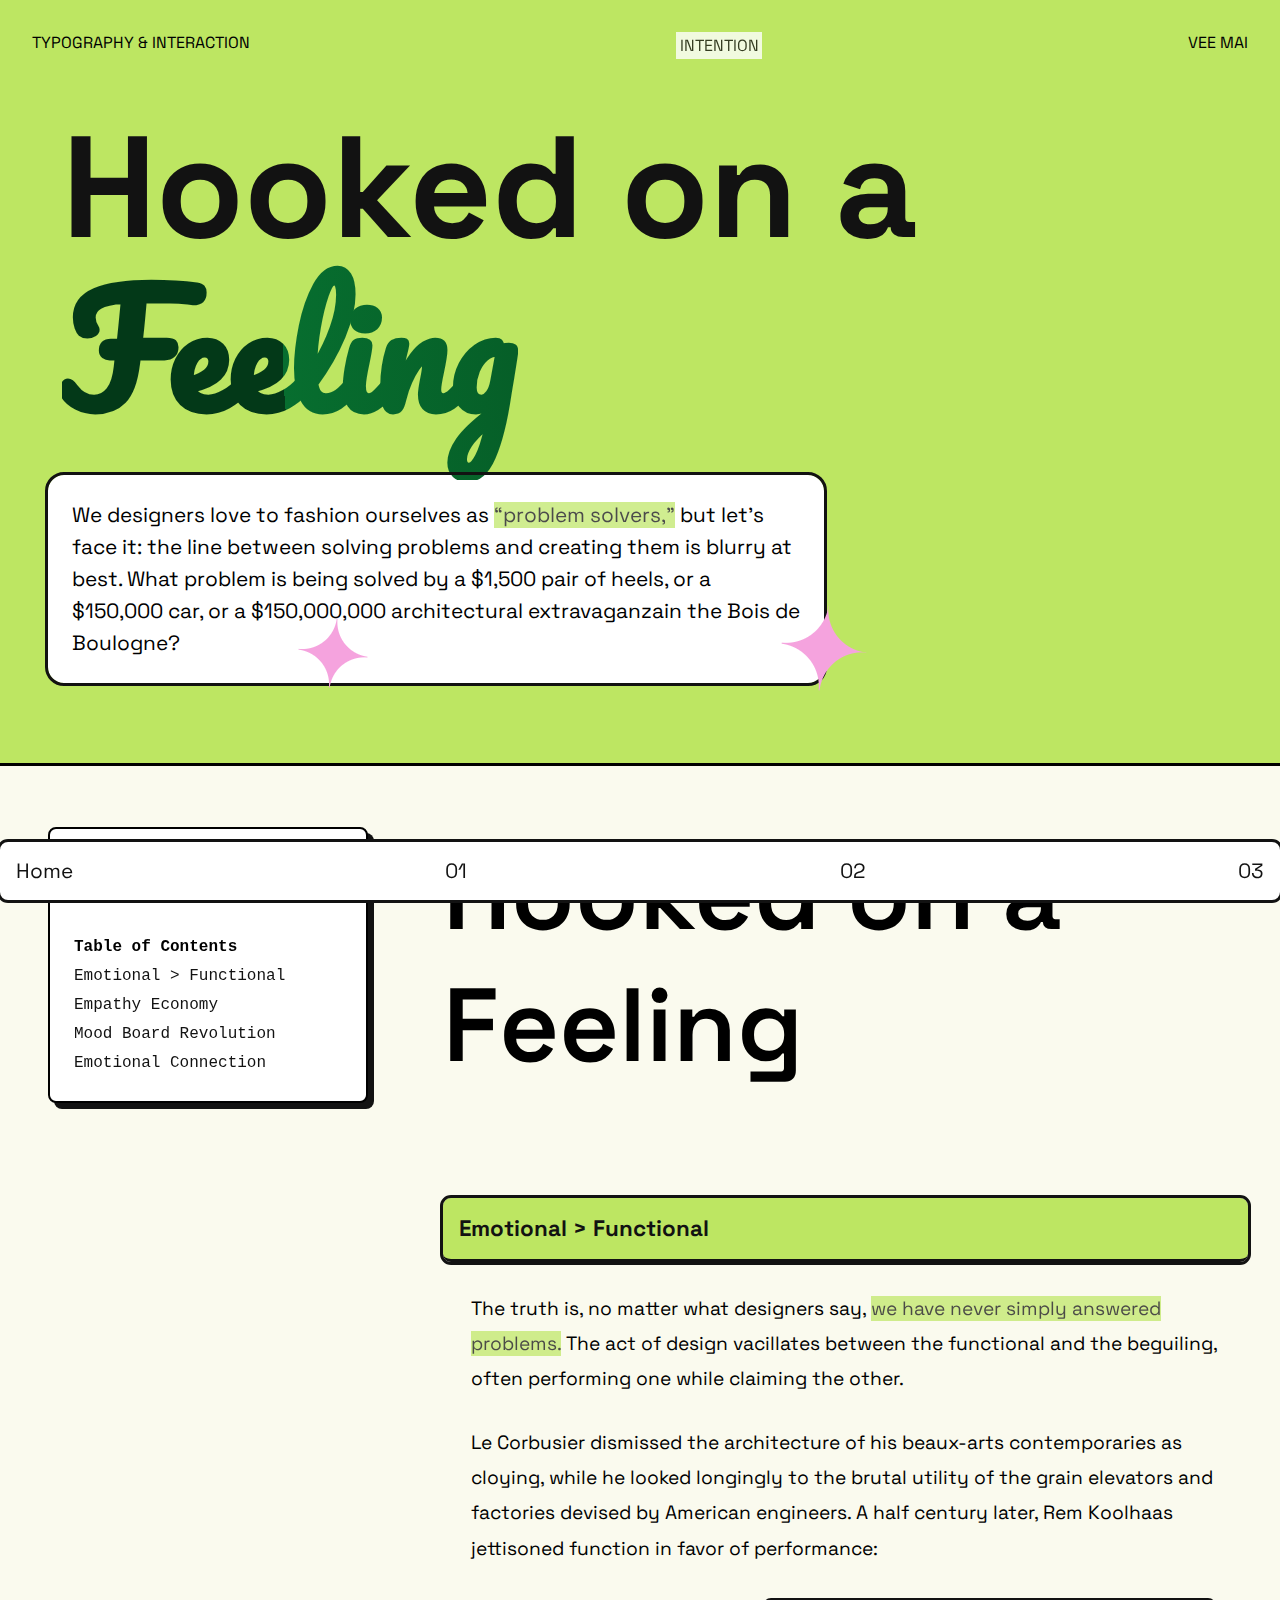
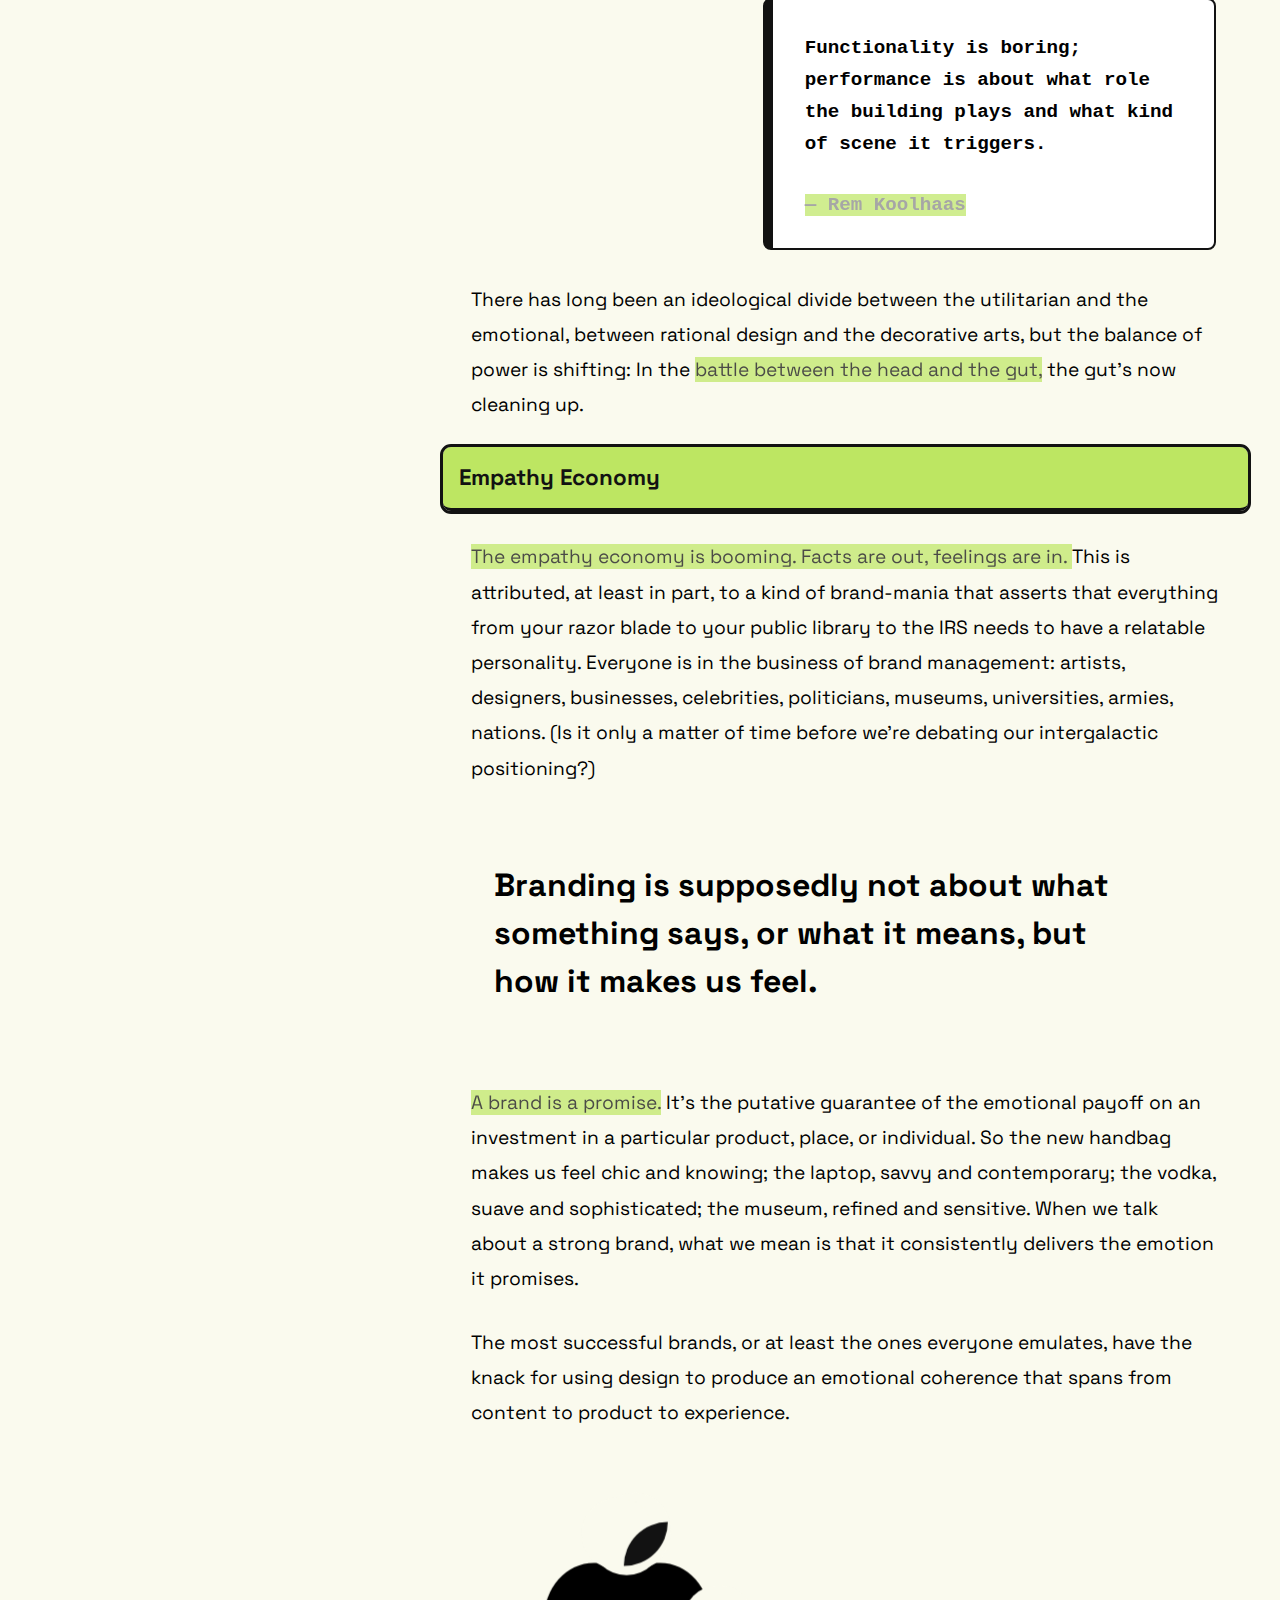
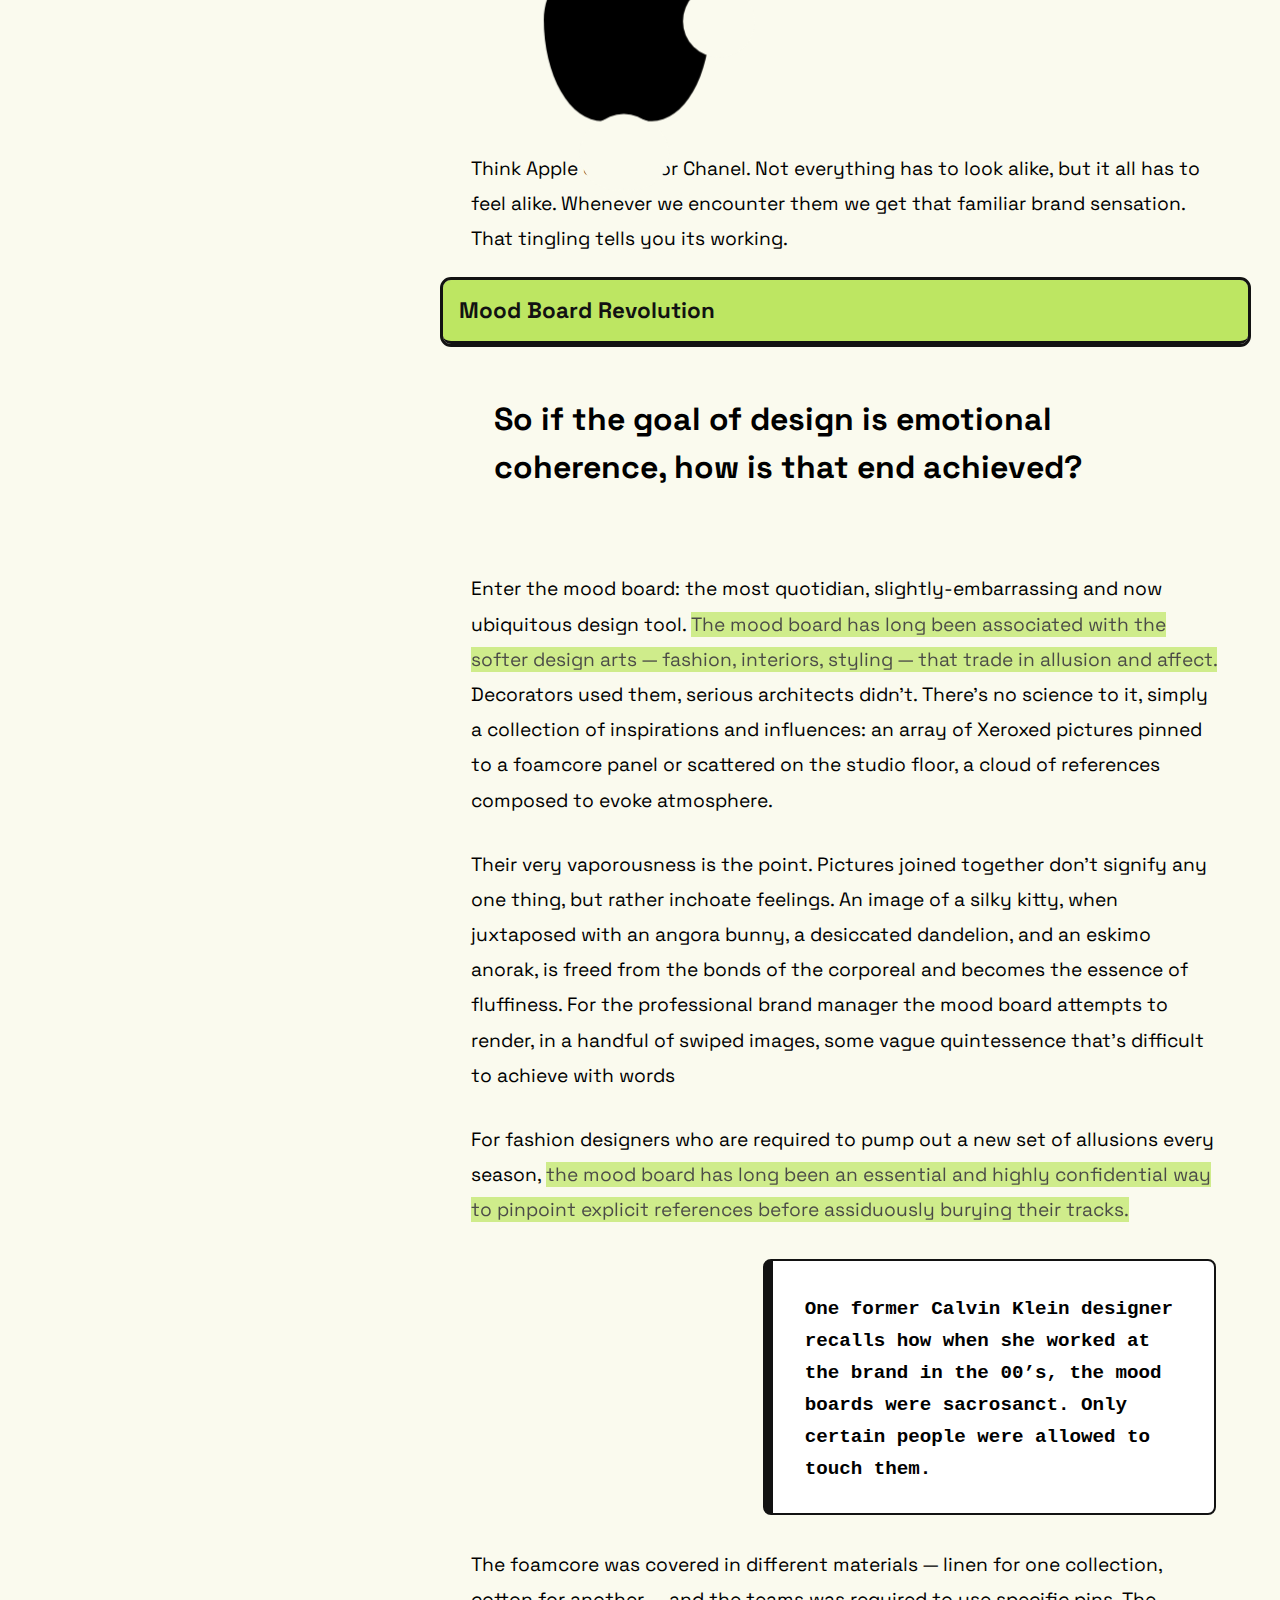
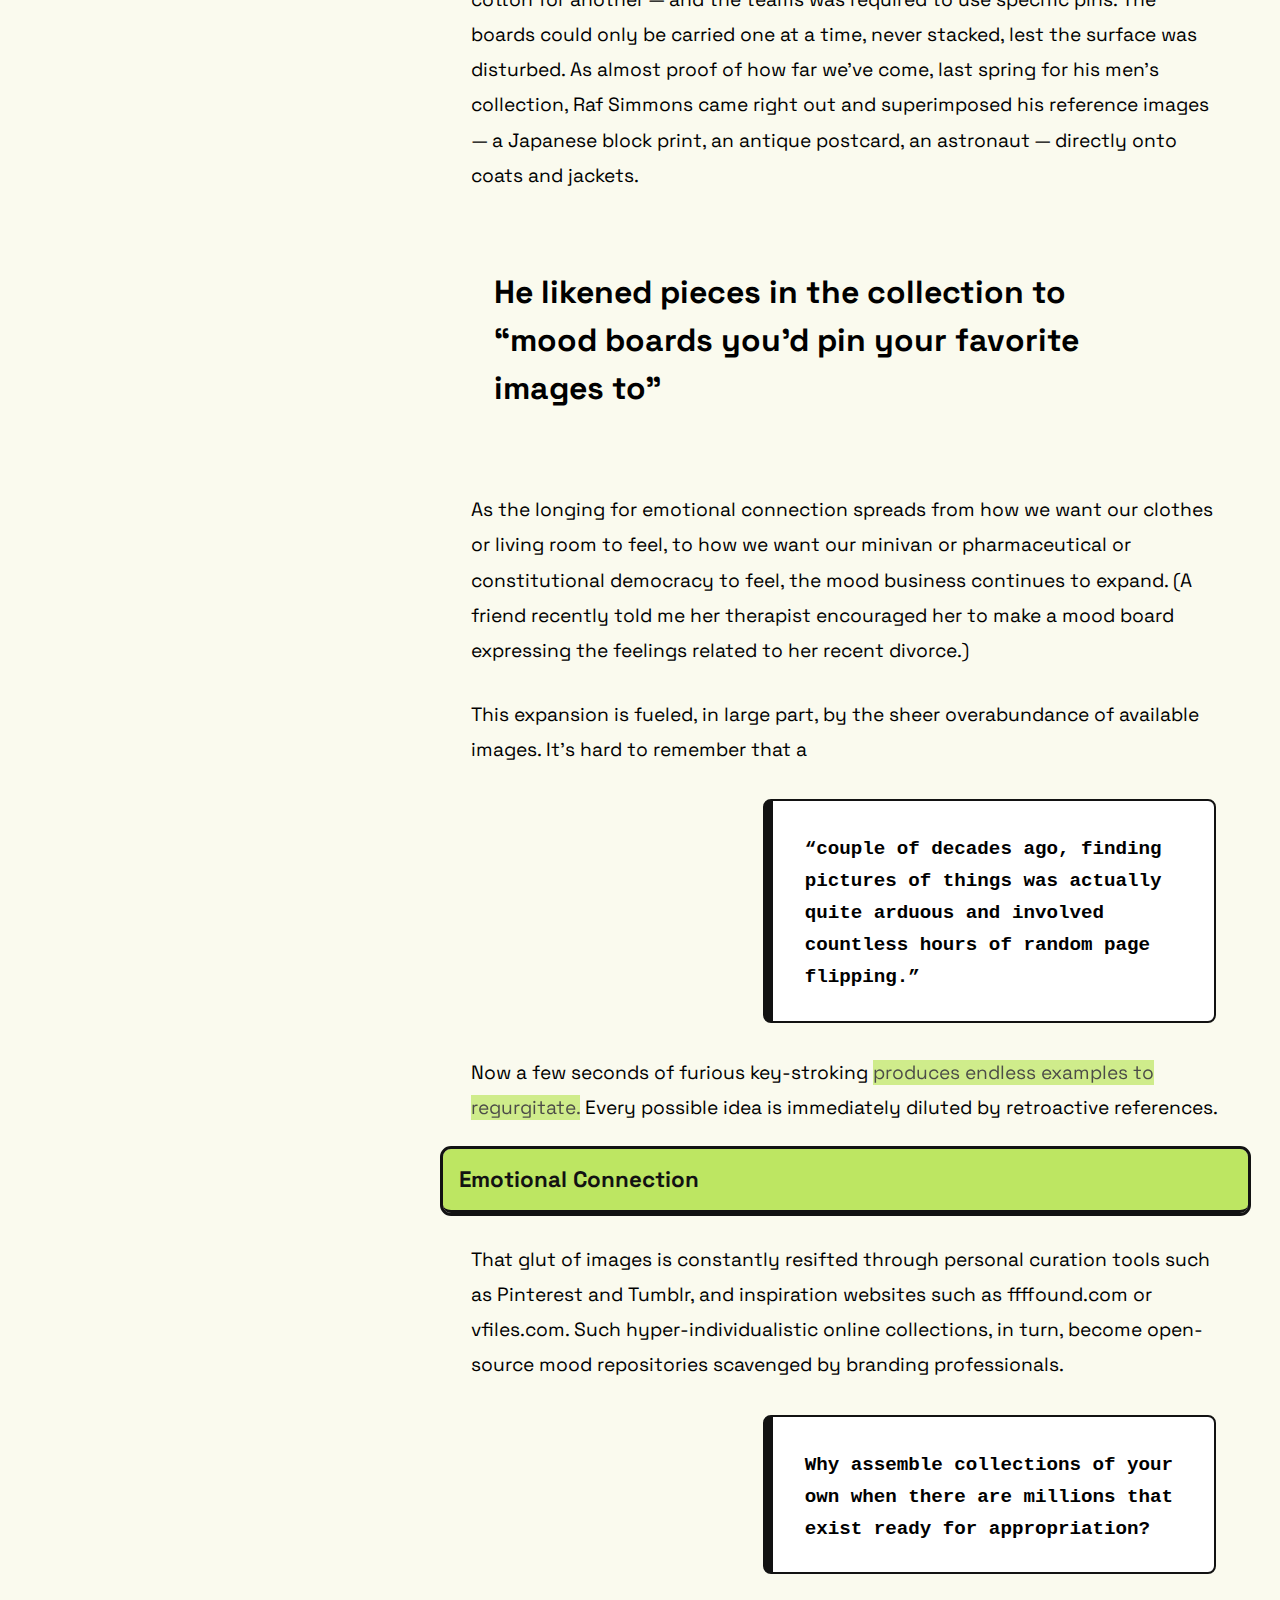
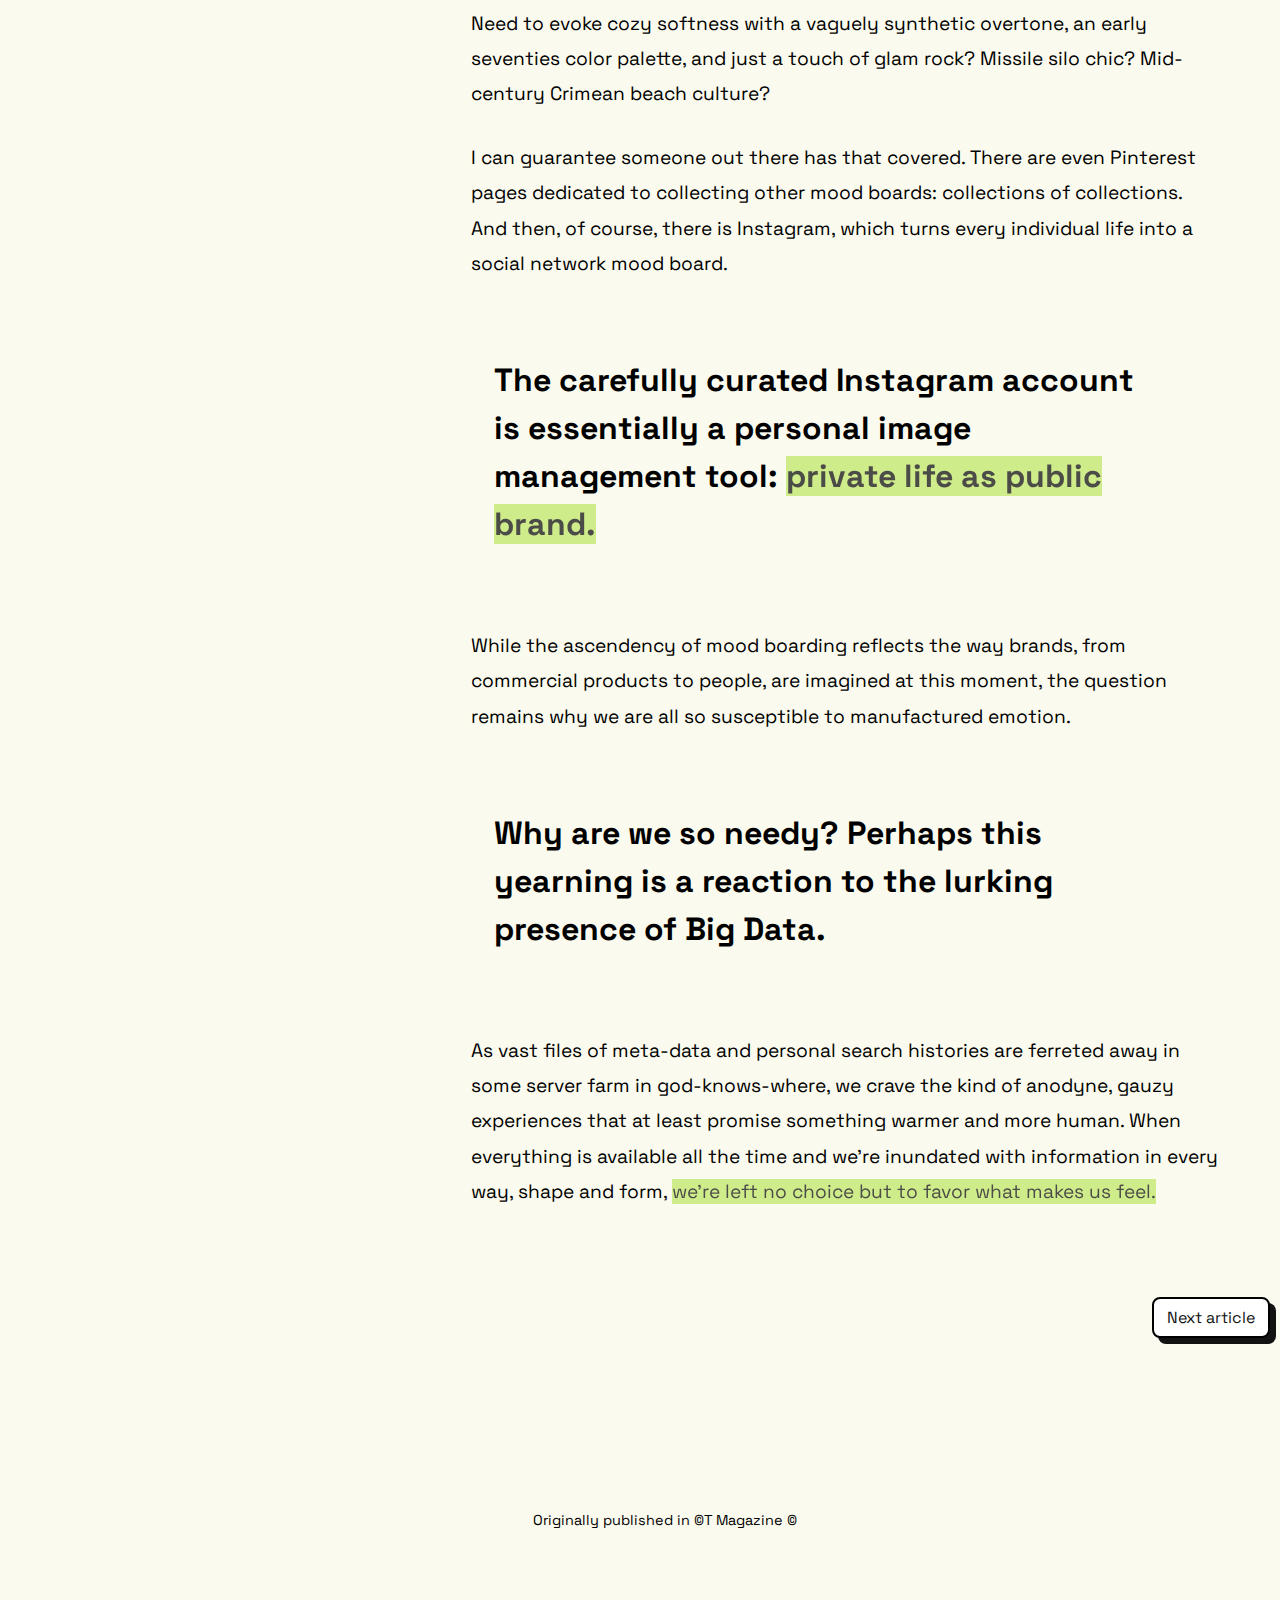
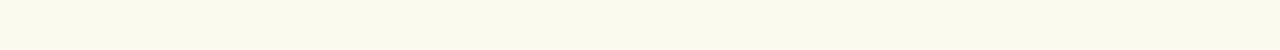
==== commit 4b49ccae: "fixing article 01 desktop view" ====
--- a/Pages/article-1.html
+++ b/Pages/article-1.html
@@ -225,9 +225,10 @@
 				</section>
 			</article>
 		</div>
+
 		<button id="button"> <a href="article-2.html"> Next article </a></button>
 		
-		<footer>
+		<footer #mobile-footer #desktop-footer>
 			<p id="citation">Originally published in ©T Magazine ©</p>
 		</footer>
 		<!-- <a id="scroll-top" href="#">Top</a> -->
--- a/Stylesheets/common.css
+++ b/Stylesheets/common.css
@@ -428,7 +428,6 @@
 		font-family:var(--font-family-primary);
 		font-size:3rem;
 		padding:1.5rem;
-		margin-left:4rem;
 	}
 
 	.big-quotes{
--- a/Stylesheets/article-1.css
+++ b/Stylesheets/article-1.css
@@ -52,10 +52,12 @@
 		line-height:2rem;
 	}
 
-footer{
+footer #mobile-footer {
 	background-color:var(--article01-primary-color);
 	margin-bottom:3.1rem;
 }
+
+#mobile-footer{display:inline-block}
 
 
 /* table of content */
@@ -368,6 +370,8 @@
 
 	
 @media (min-width:1280px){
+
+	#mobile-footer{display:none}
 
 	.empty-sticky {display:inline-block;}
 
@@ -446,18 +450,14 @@
 }
 
 footer{
-	max-width:31rem;
-	margin-bottom:5rem;
-	margin-left:31rem;
-	margin-top:5rem;
+	max-width:100%;
+	
 }
 
 /* blockquote */
 	.bigger-quote{
 		font-family:var(--font-family-primary);
 		font-size:3rem;
-		padding:1.5rem;
-		margin-left:4rem;
 	}
 
 	.big-quotes{
@@ -625,6 +625,7 @@
 		box-shadow: 0px 0px 0px 0px #121212, 6px 6px 0px 0px #121212;
 		border-radius:0.5rem;
 		margin-left:72rem;
+		margin-top:4rem;
 	}
 
 	#button:hover {
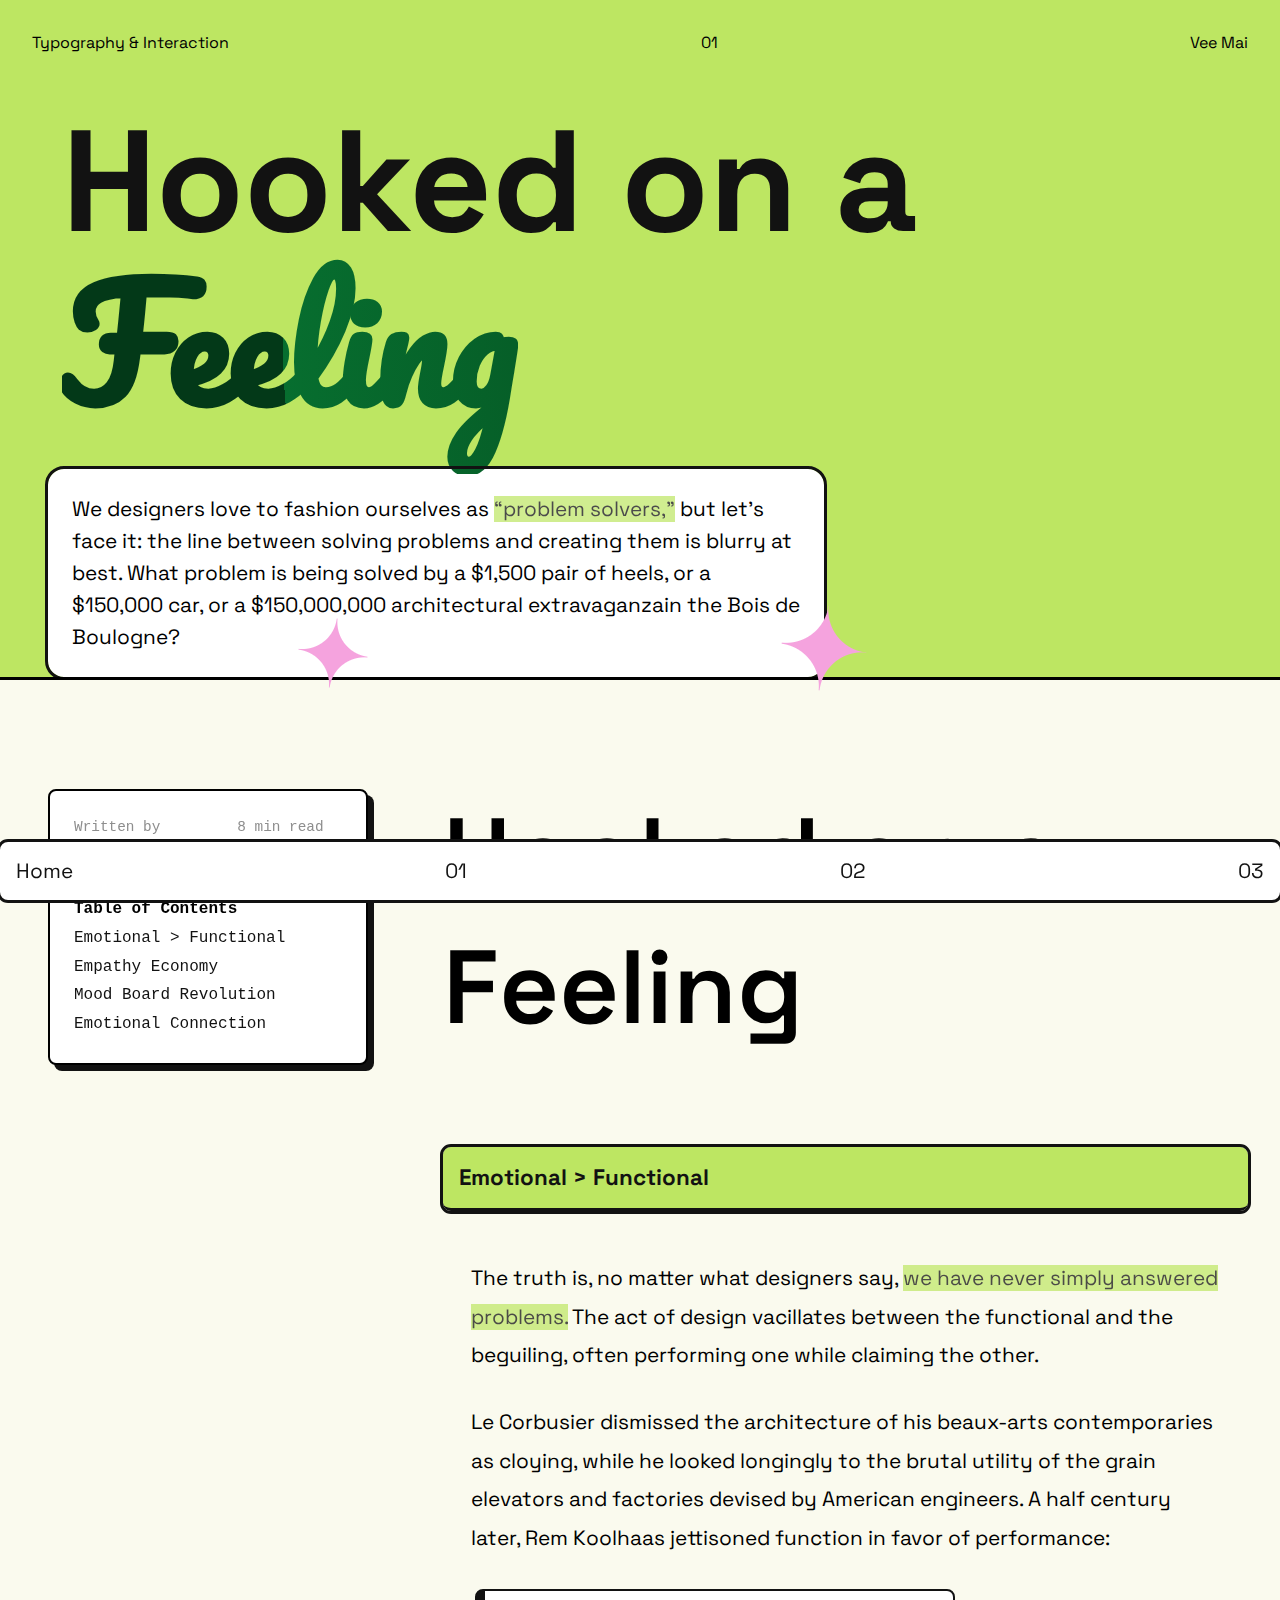
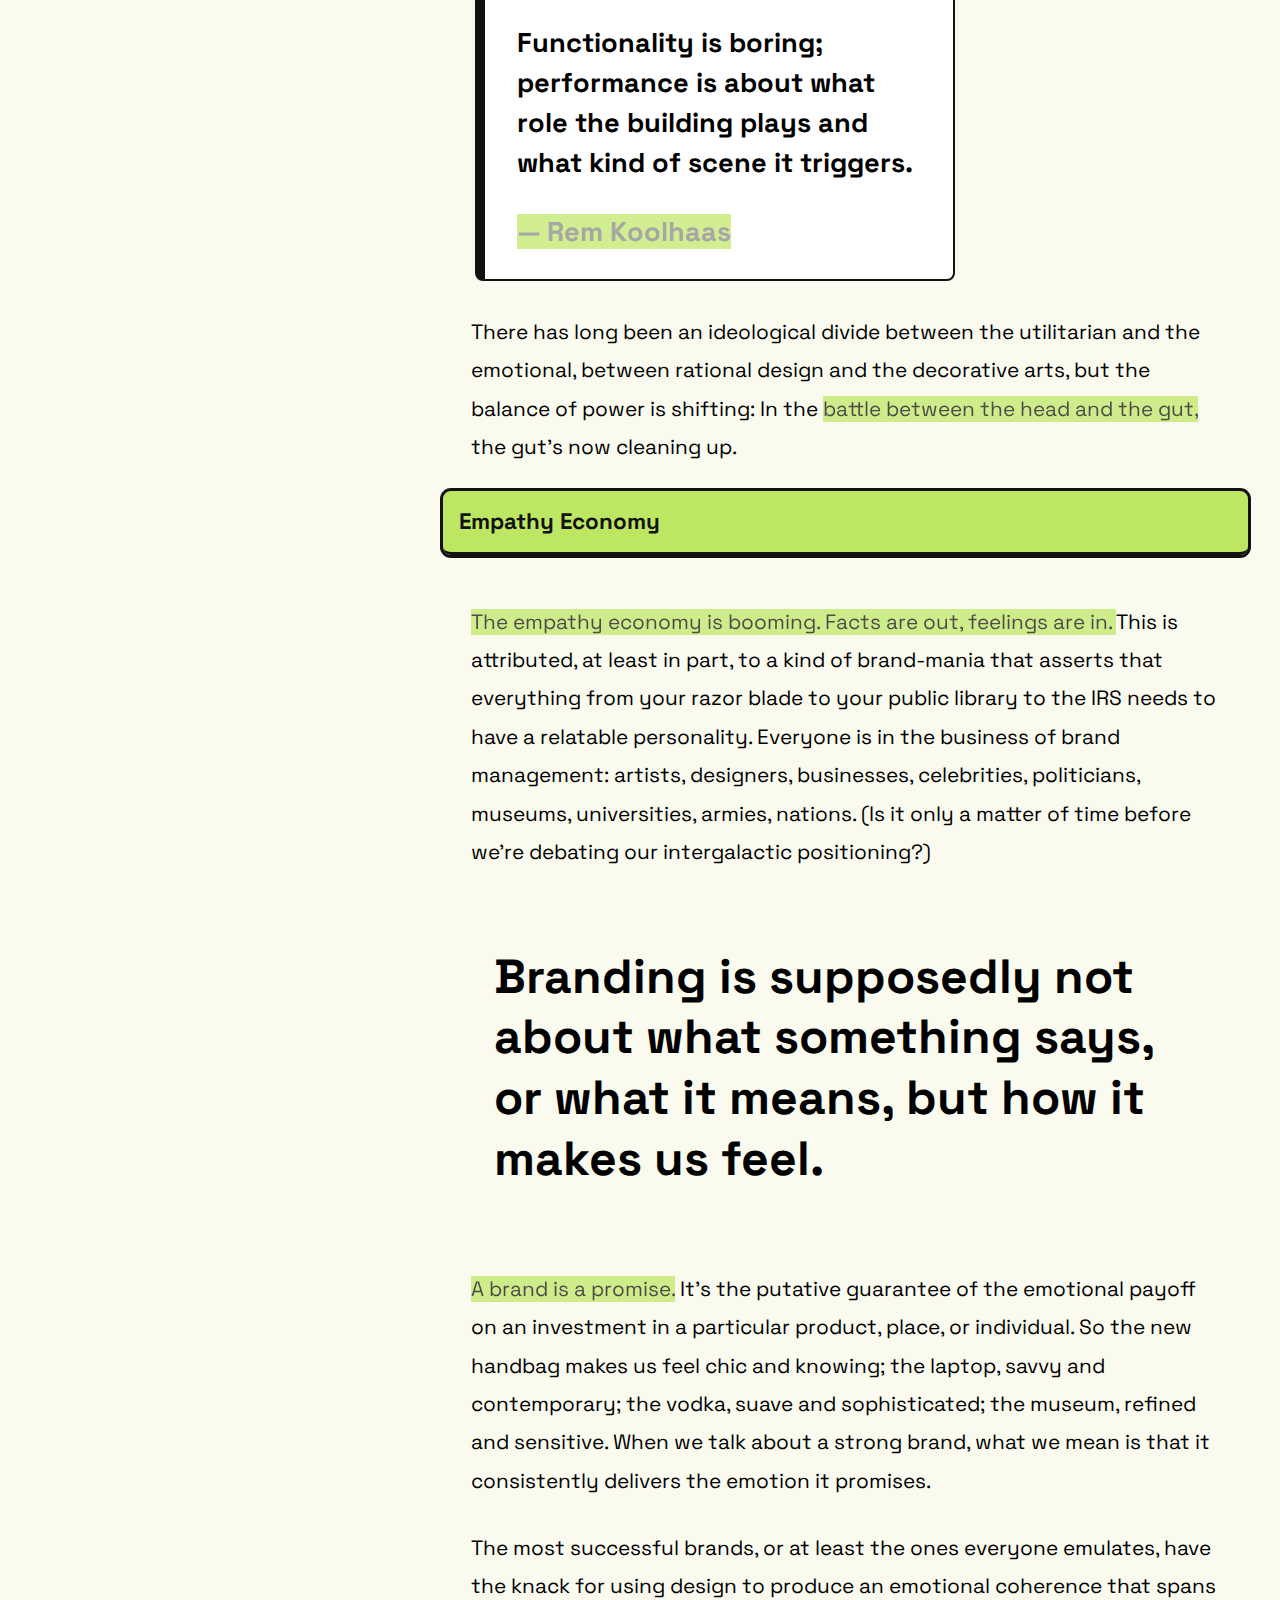
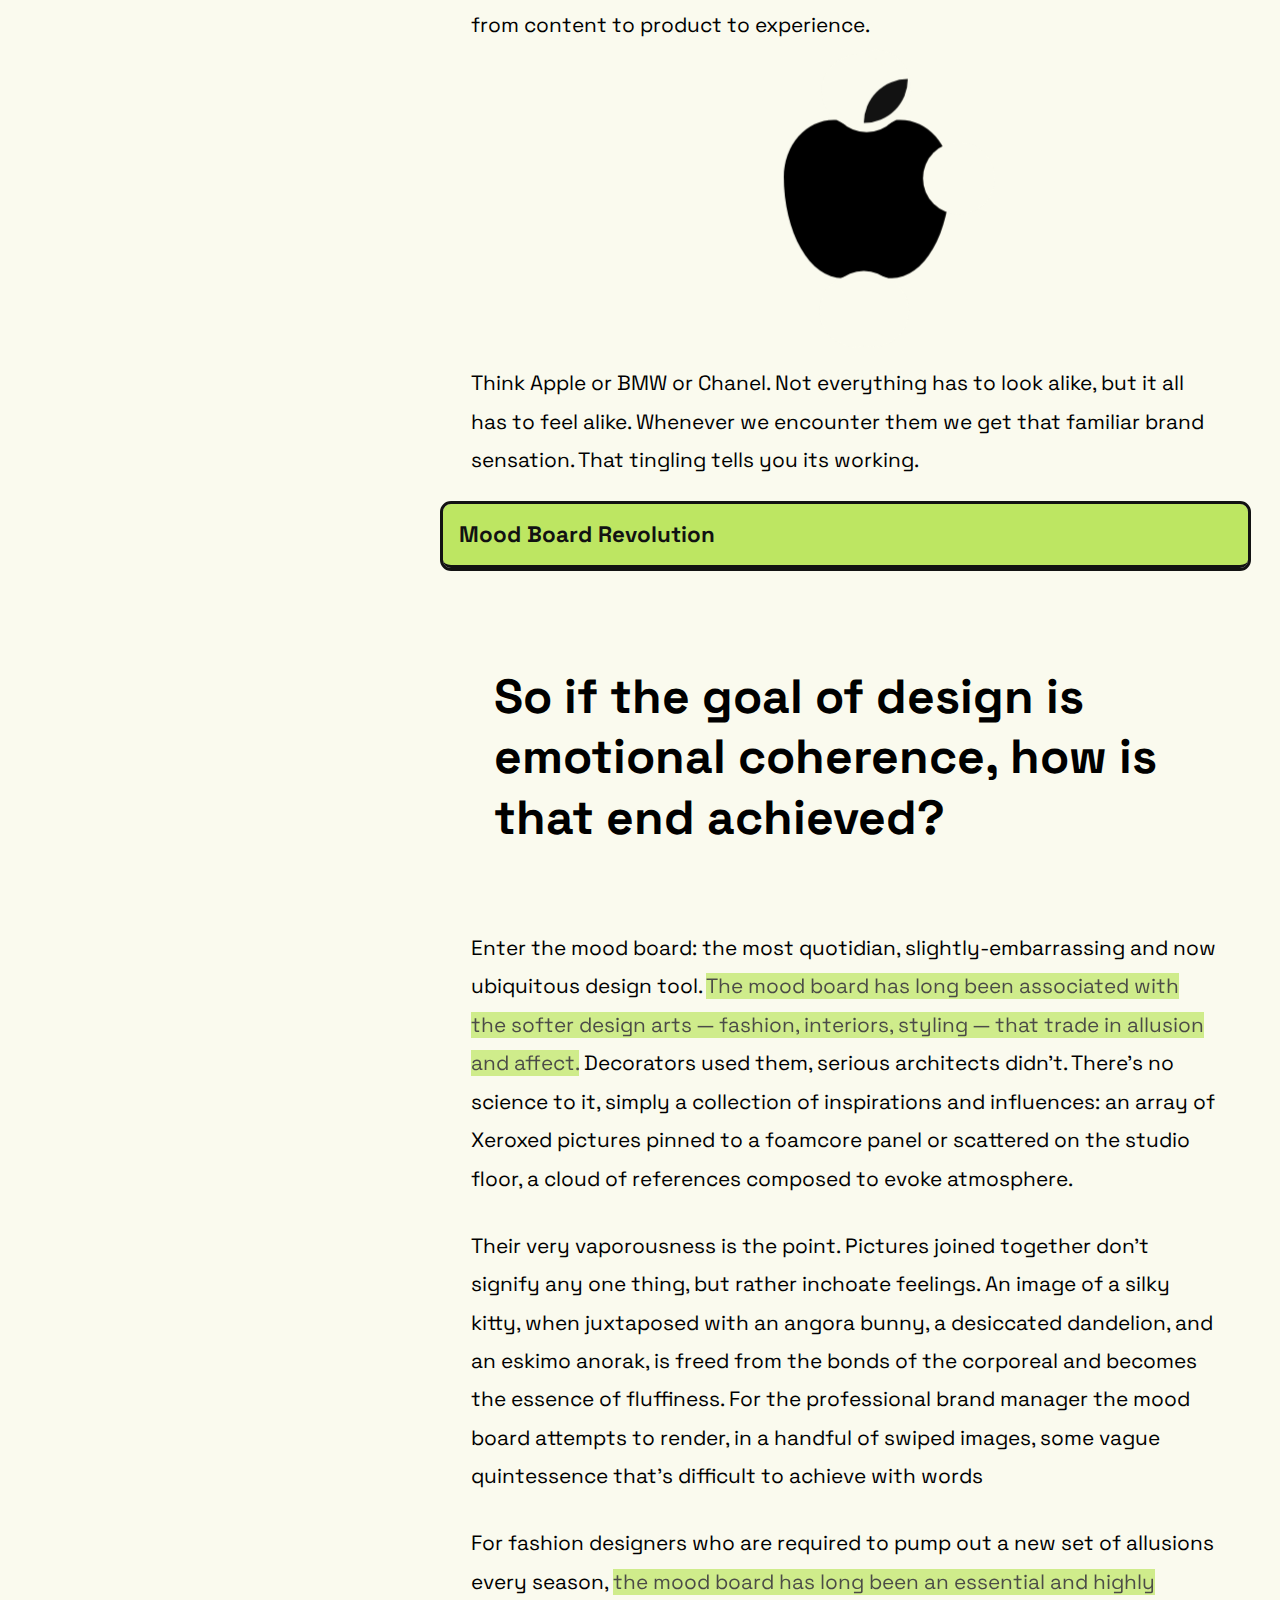
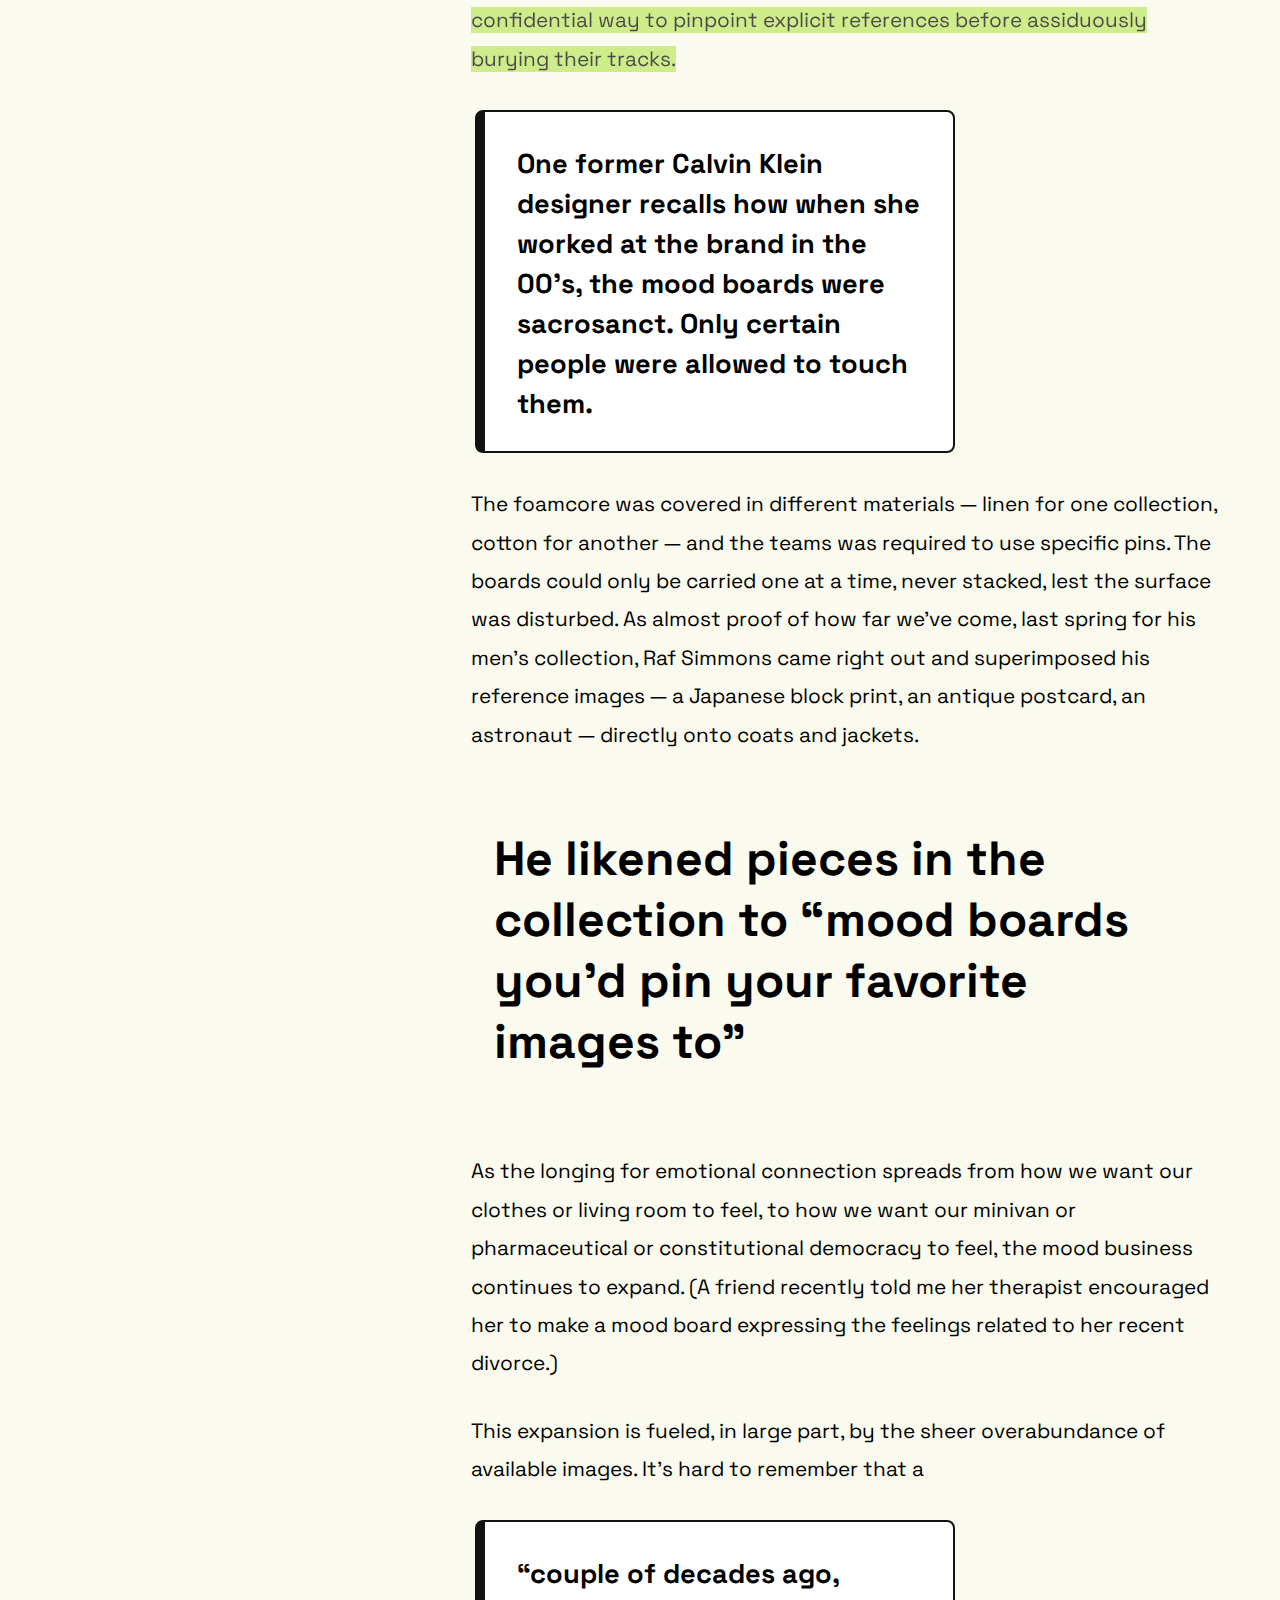
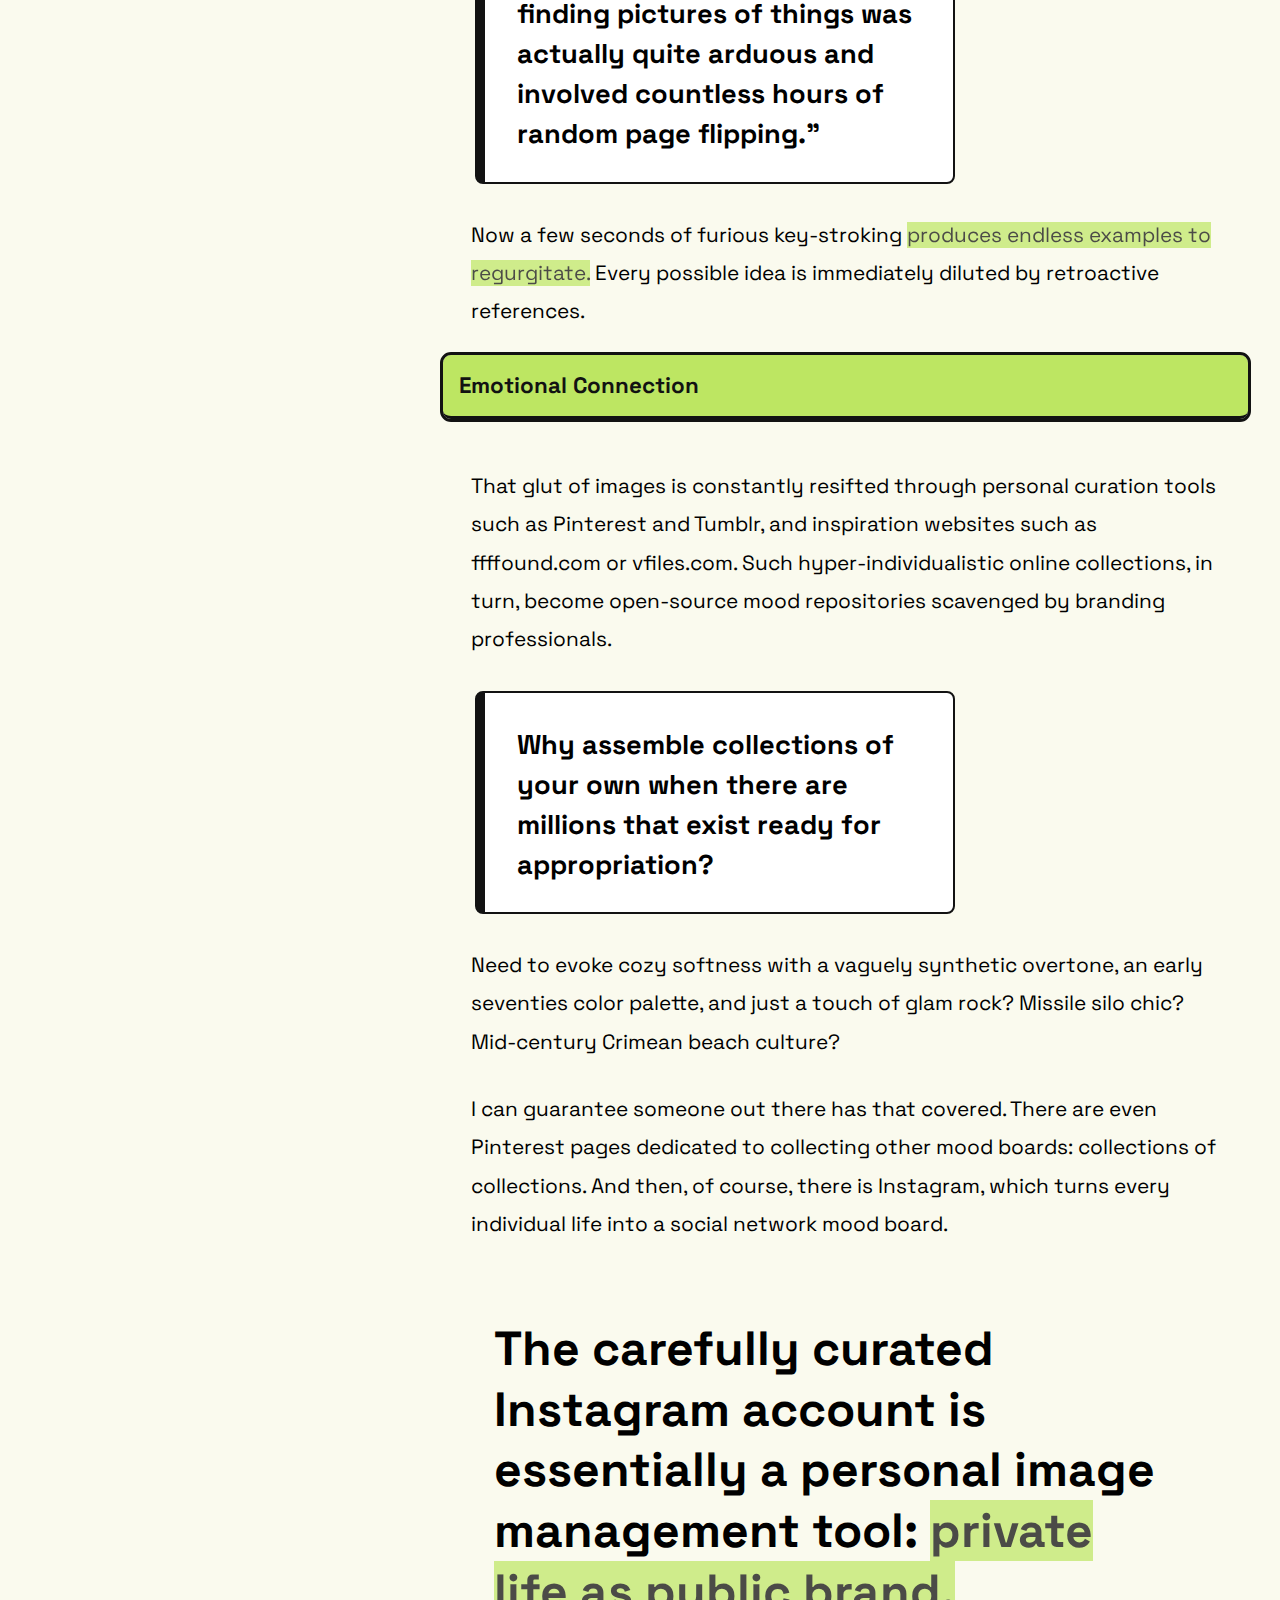
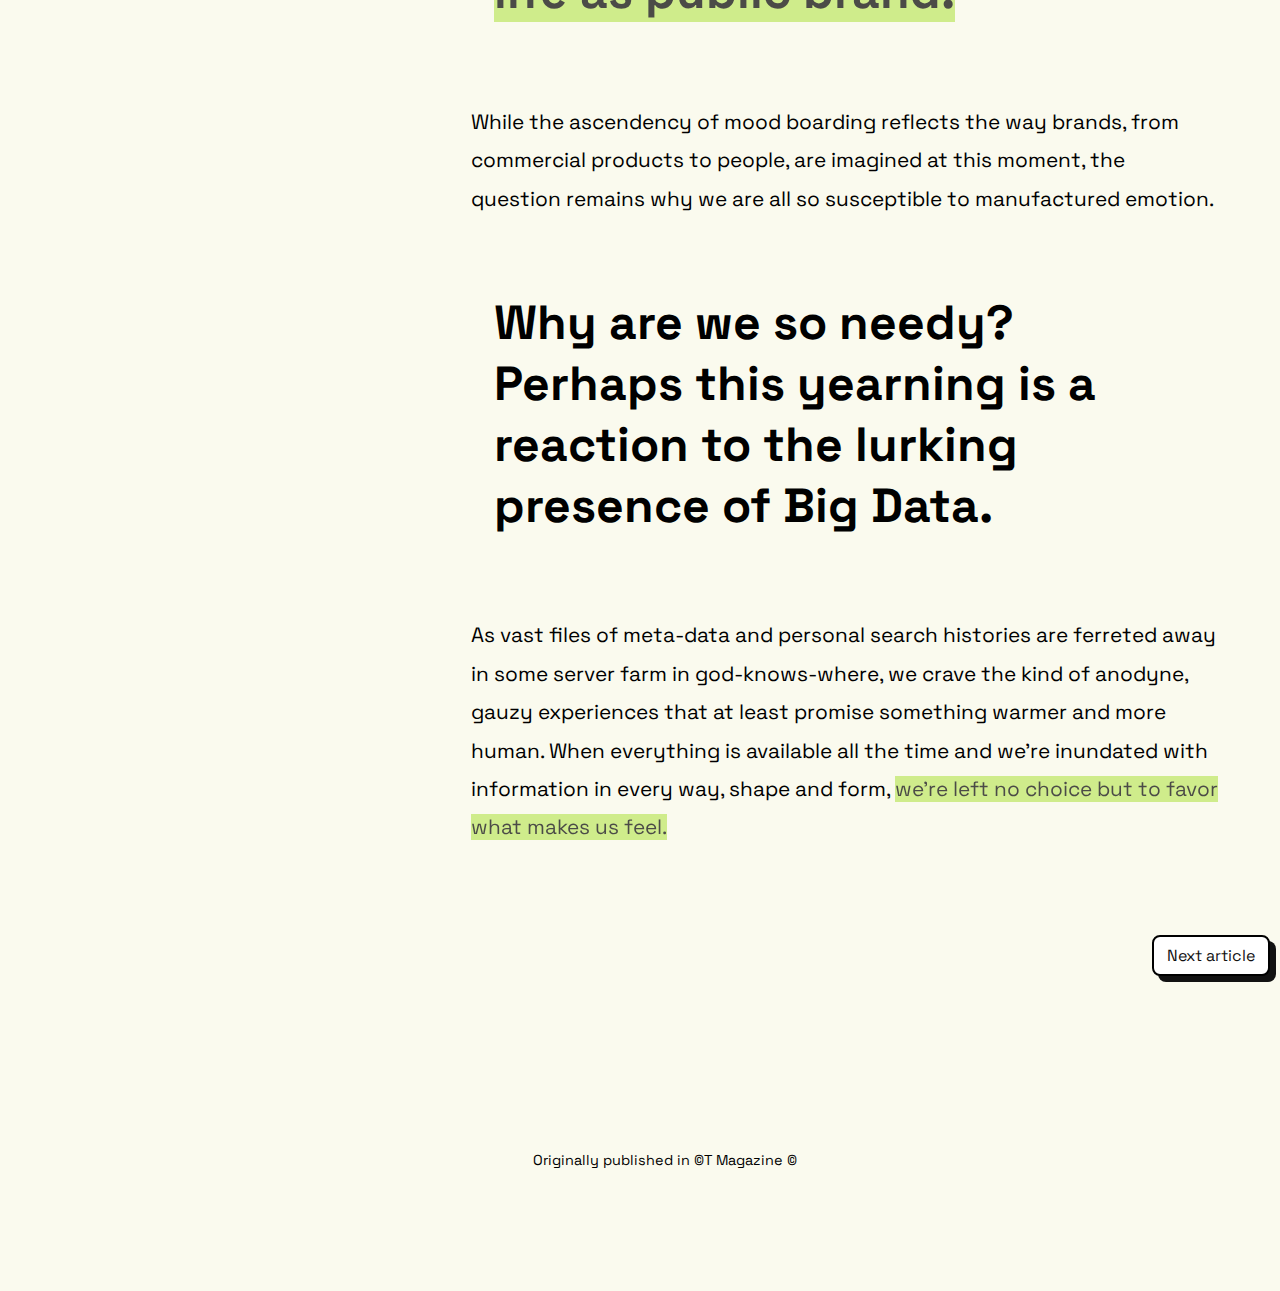
==== commit 7584221e: "fixing around" ====
--- a/Pages/article-1.html
+++ b/Pages/article-1.html
@@ -17,7 +17,7 @@
 				<span class="short-text">T&I</span>
 				<span class="full-text">Typography & Interaction</span>
 				<span class="short-text">01</span>
-				<span class="full-text" id="strike">Intention</span>
+				<span class="full-text" >01</span>
 				<span class="short-text">VM</span>
 				<span class="full-text">Vee Mai</span>
 			</div>
--- a/Stylesheets/article-1.css
+++ b/Stylesheets/article-1.css
@@ -9,8 +9,14 @@
 
 	/* typefaces */
 	--font-family-primary:"Space Grotesk",serif;
-	--font-family-secondary:"Roboto Mono",monospace; "Space Grotesk",serif;
-	--font-accent: "Pacifico", cursive;
+	--font-family-secondary:"Roboto Mono",monospace;
+	--font-accent: "Pacifico",cursive;
+
+	--h1-font-size:3rem;
+
+	--border-radius-header:0 0 2rem 2rem;
+
+	--s-padding-bottom:2rem;
 }
 
 /* table of content */
@@ -20,7 +26,7 @@
 
 header{
 	background-color:var(--article01-primary-color);
-	padding-bottom:2rem;
+	padding-bottom:var(--border-radius-header);
 }
 
 /* HEADINGS */
@@ -99,7 +105,6 @@
 	display:flex;
 	justify-content:space-between;
 	flex-direction:row;
-	text-transform: uppercase;
 }
 /* inside header */
 .project{
@@ -250,7 +255,6 @@
 	font-family:var(--font-accent);
 	font-size:4rem;
 	line-height:5rem;
-	
 }
 
 /* section heading */
@@ -259,7 +263,7 @@
 	margin: auto;
 	position:sticky;
 	top:0rem;
-	z-index:auto;
+	z-index:300;
 }
 
 .decorative-01 {
@@ -303,9 +307,9 @@
 }
 
 .big-quotes p{
-	font-family:var(--font-family-secondary);
-	font-size:1.2rem;
-	line-height:2rem;
+	font-family:var(--font-family-primary);
+	font-size:1.7rem;
+	line-height:2.5rem;
 	margin-bottom:1.5rem;
 }
 
@@ -373,12 +377,17 @@
 
 	#mobile-footer{display:none}
 
-	.empty-sticky {display:inline-block;}
+	.empty-sticky {display:block;}
 
 	.empty-sticky{
-		color:#fafaee;
-		position:sticky;
-
+	background-color:#fafaee;
+	height:2.4rem;
+	position:sticky;
+	top:0;
+	z-index:200;
+	max-width:55rem;
+	margin: auto;
+	margin-bottom:0.5rem;
 	}
 
 
@@ -454,10 +463,17 @@
 	
 }
 
+p{
+	font-family:var(--font-family-primary);
+	font-size:1.3rem;
+	line-height:2.4rem;
+}
+
 /* blockquote */
-	.bigger-quote{
+	.bigger-quote p{
 		font-family:var(--font-family-primary);
 		font-size:3rem;
+		line-height:3.8rem;
 	}
 
 	.big-quotes{
@@ -465,11 +481,10 @@
 		border:2px solid #121212;
 		border-left:10px solid #121212;
 		border-radius:2rem;
-		padding:0.2rem;
 		border-radius:0.5rem;
 		max-width:30rem;
-		margin-left:20rem;
 		margin-top:2rem;
+		margin-auto;
 	}
 
 	.big-quotes:hover{
@@ -572,13 +587,15 @@
 		border: solid 2px black;
 	}
 
+
 	/* section heading */
 	.sticky-header {
 		max-width:55rem;
 		margin: auto;
 		position:sticky;
 		top:2.54rem;
-		z-index:auto;
+		z-index:200;
+		margin-bottom:3rem;
 
 	}
 
@@ -593,7 +610,7 @@
 
 /* IDs stylings */
 	#intro{
-		font-family: "poppins", sans-serif;
+		font-family:var(--font-family-primary);
 		max-width:48.5rem;
 		border-radius:1rem;
 		z-index:1;
@@ -654,8 +671,8 @@
 /* apple space modified from https://codepen.io/hb1/pen/LVELdJ */
 
 .shape {
-	margin-left:5rem;
-	margin-top:7rem;
+	margin-left:20rem;
+	margin-top:3.5rem;
 	max-width:2rem;
 	z-index:-500;
 }
@@ -749,6 +766,7 @@
 	top:34rem;
 }
 
+
 #intro{
 	font-family:var(--font-family-primary);
 	max-width:48.5rem;
